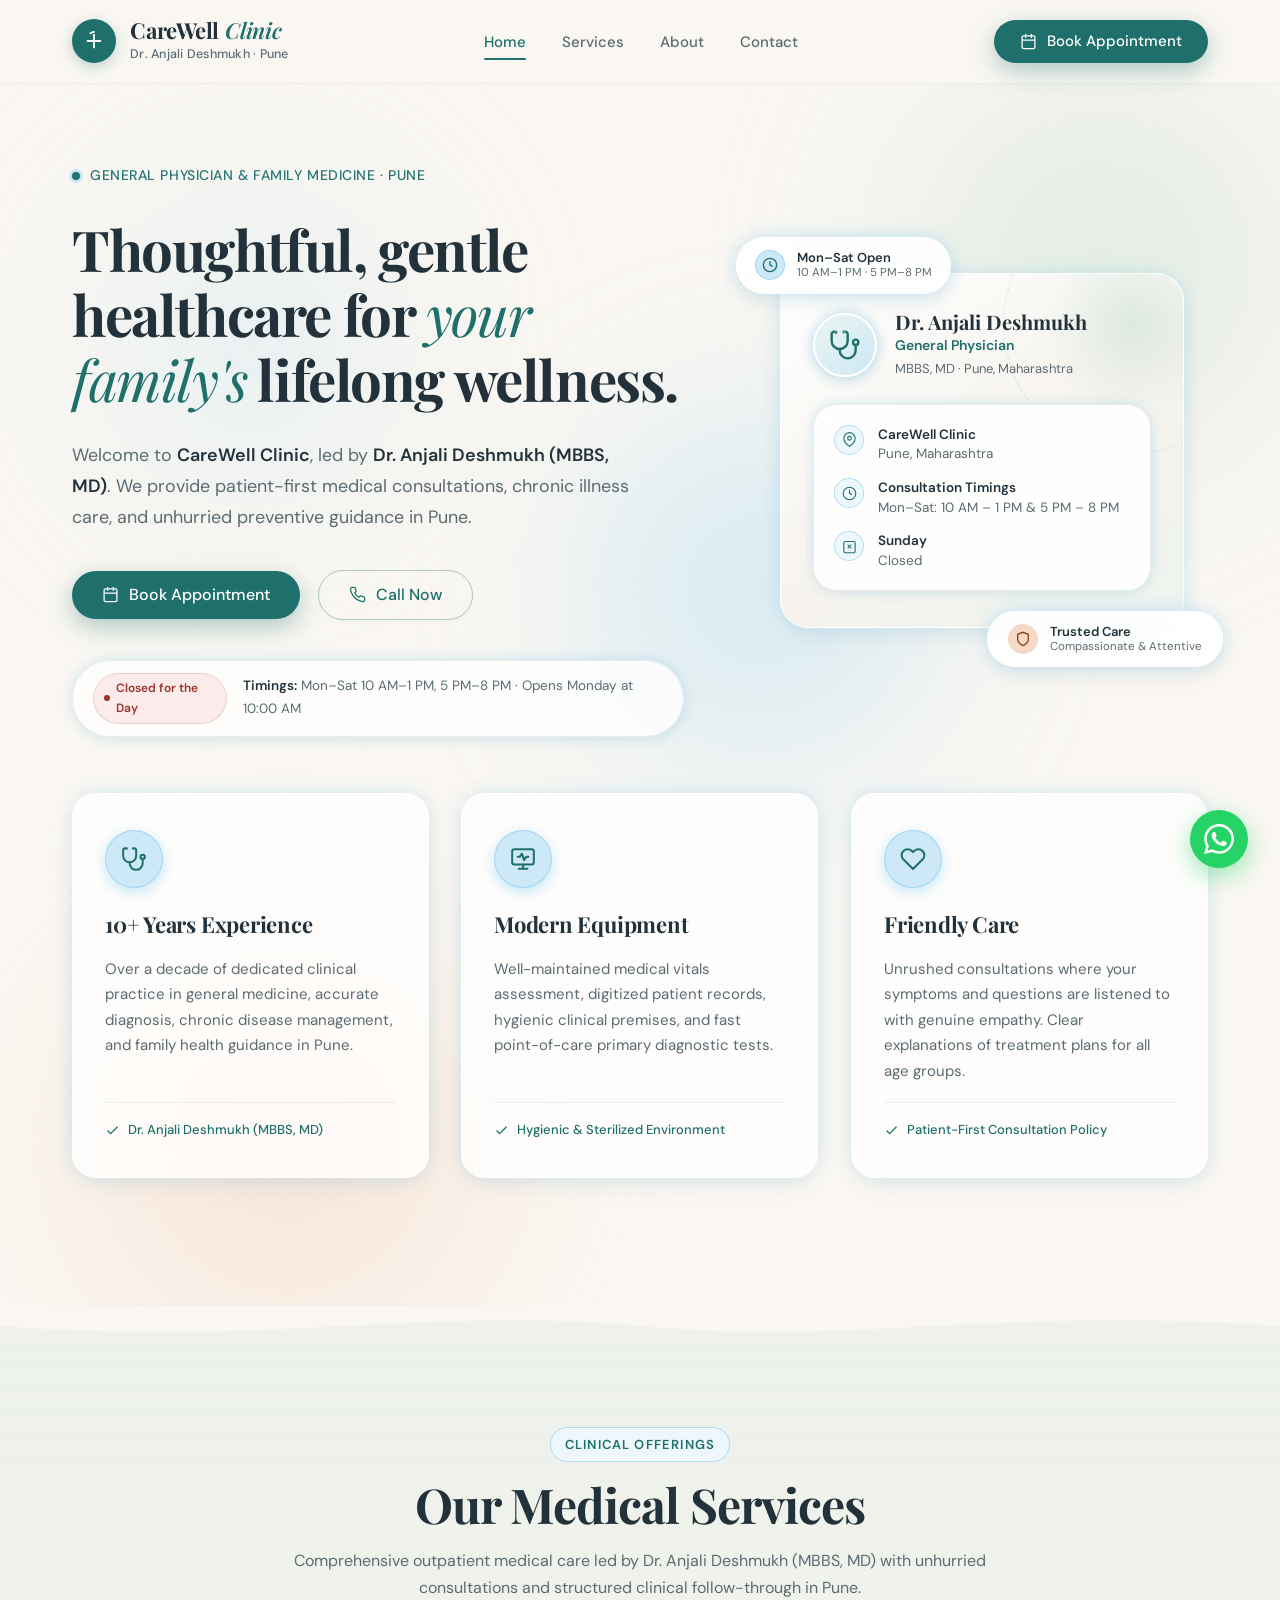
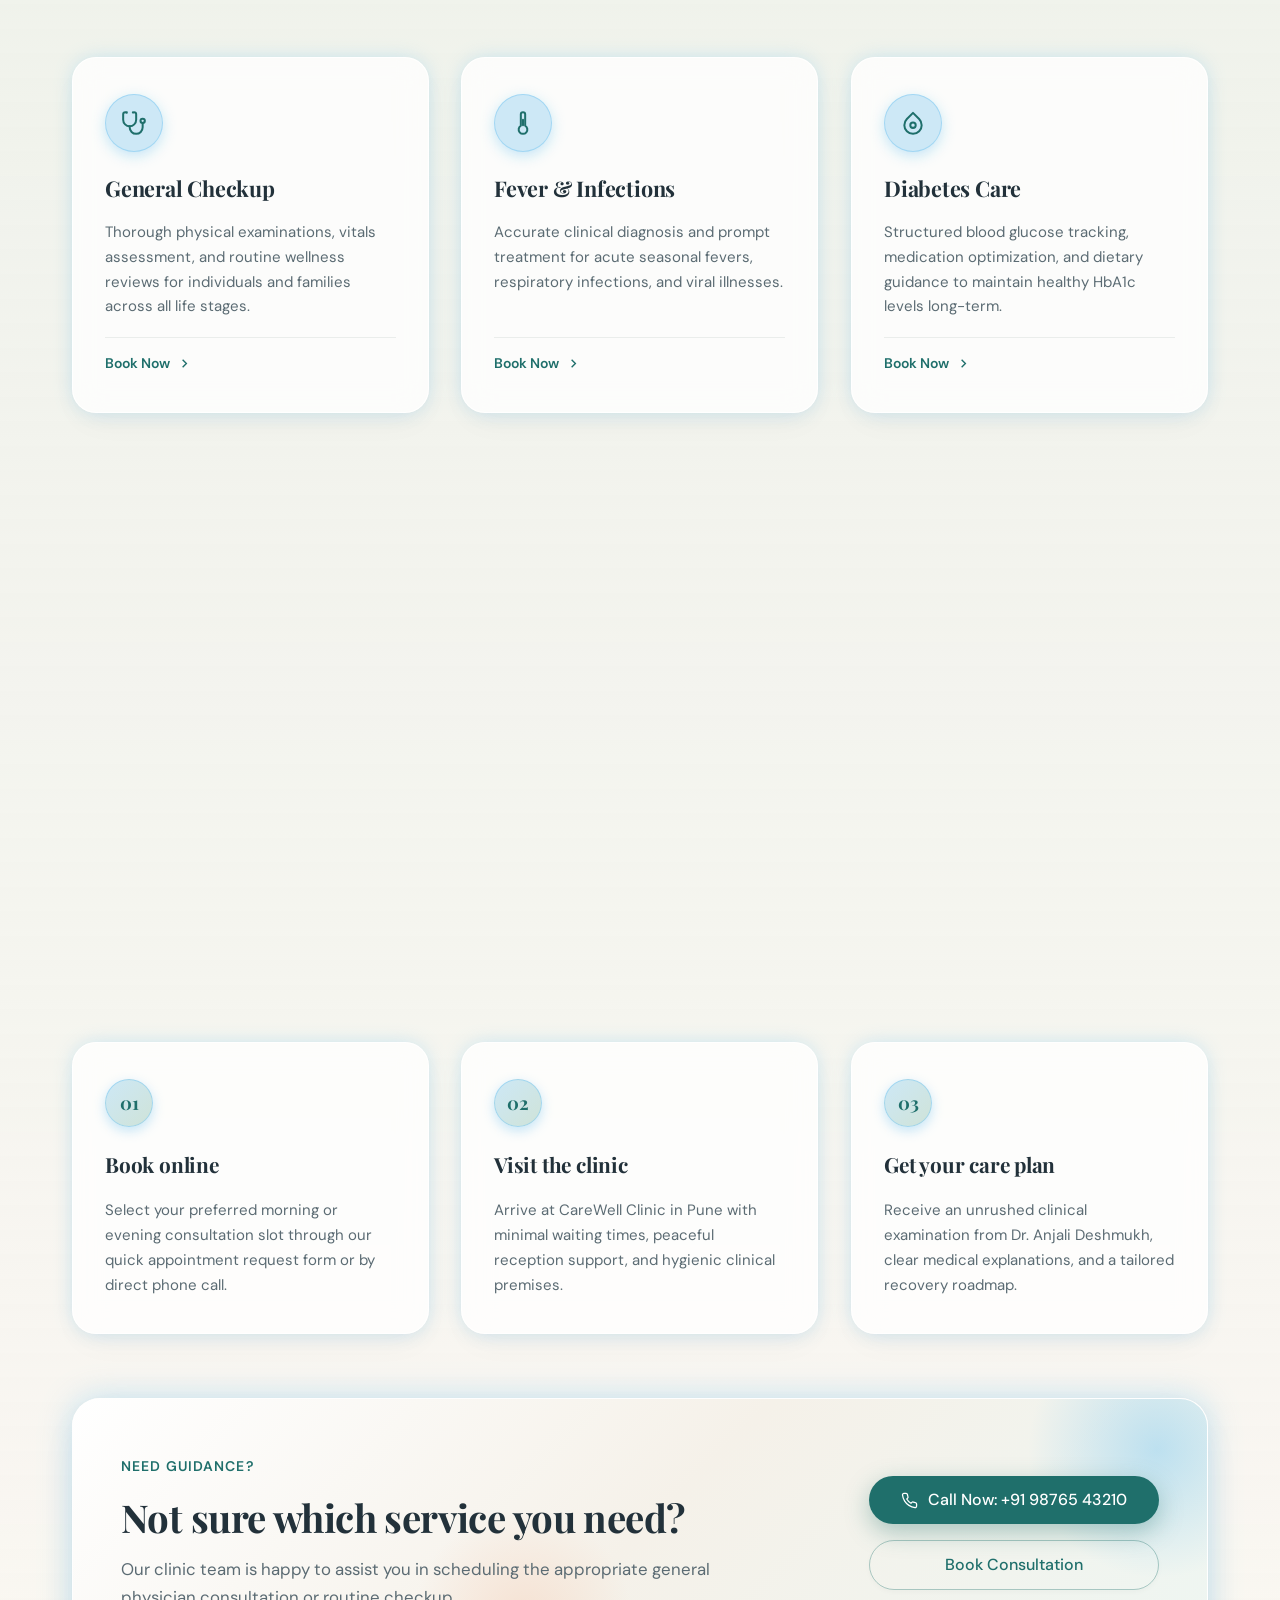
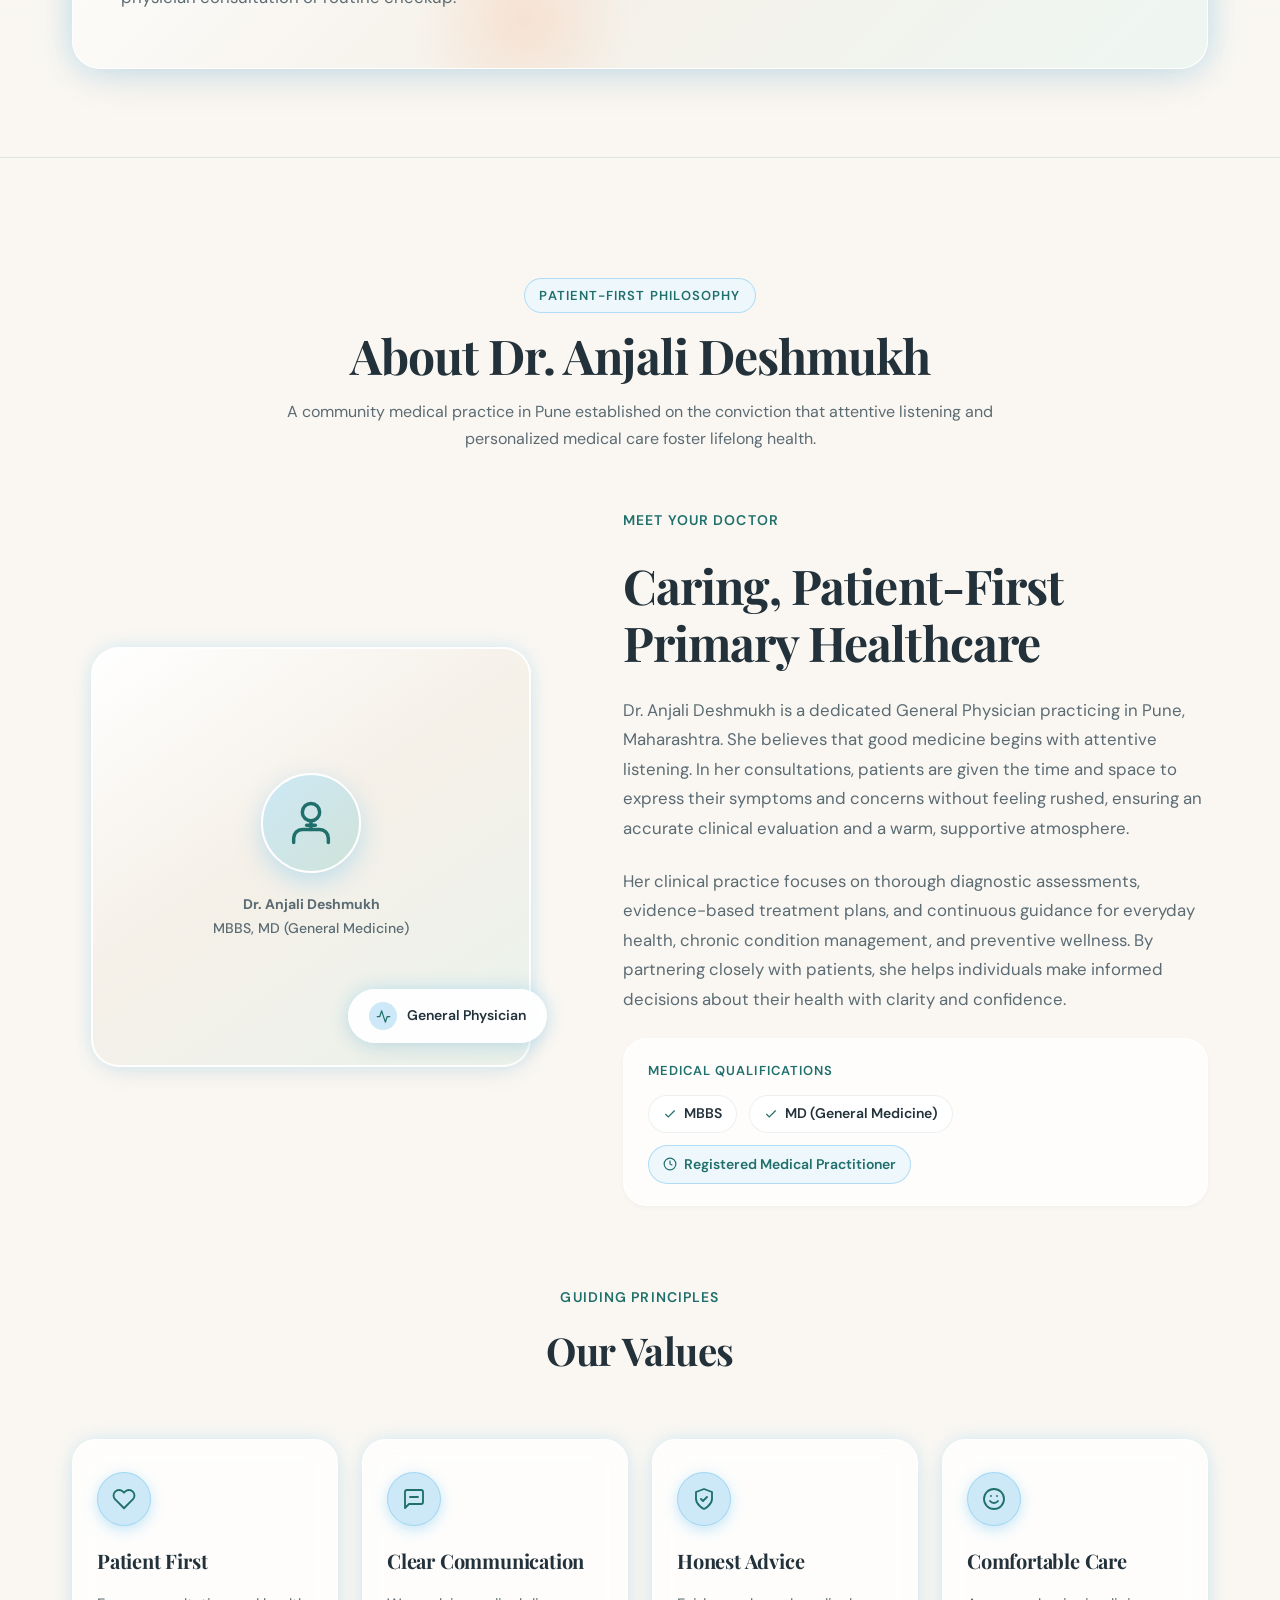
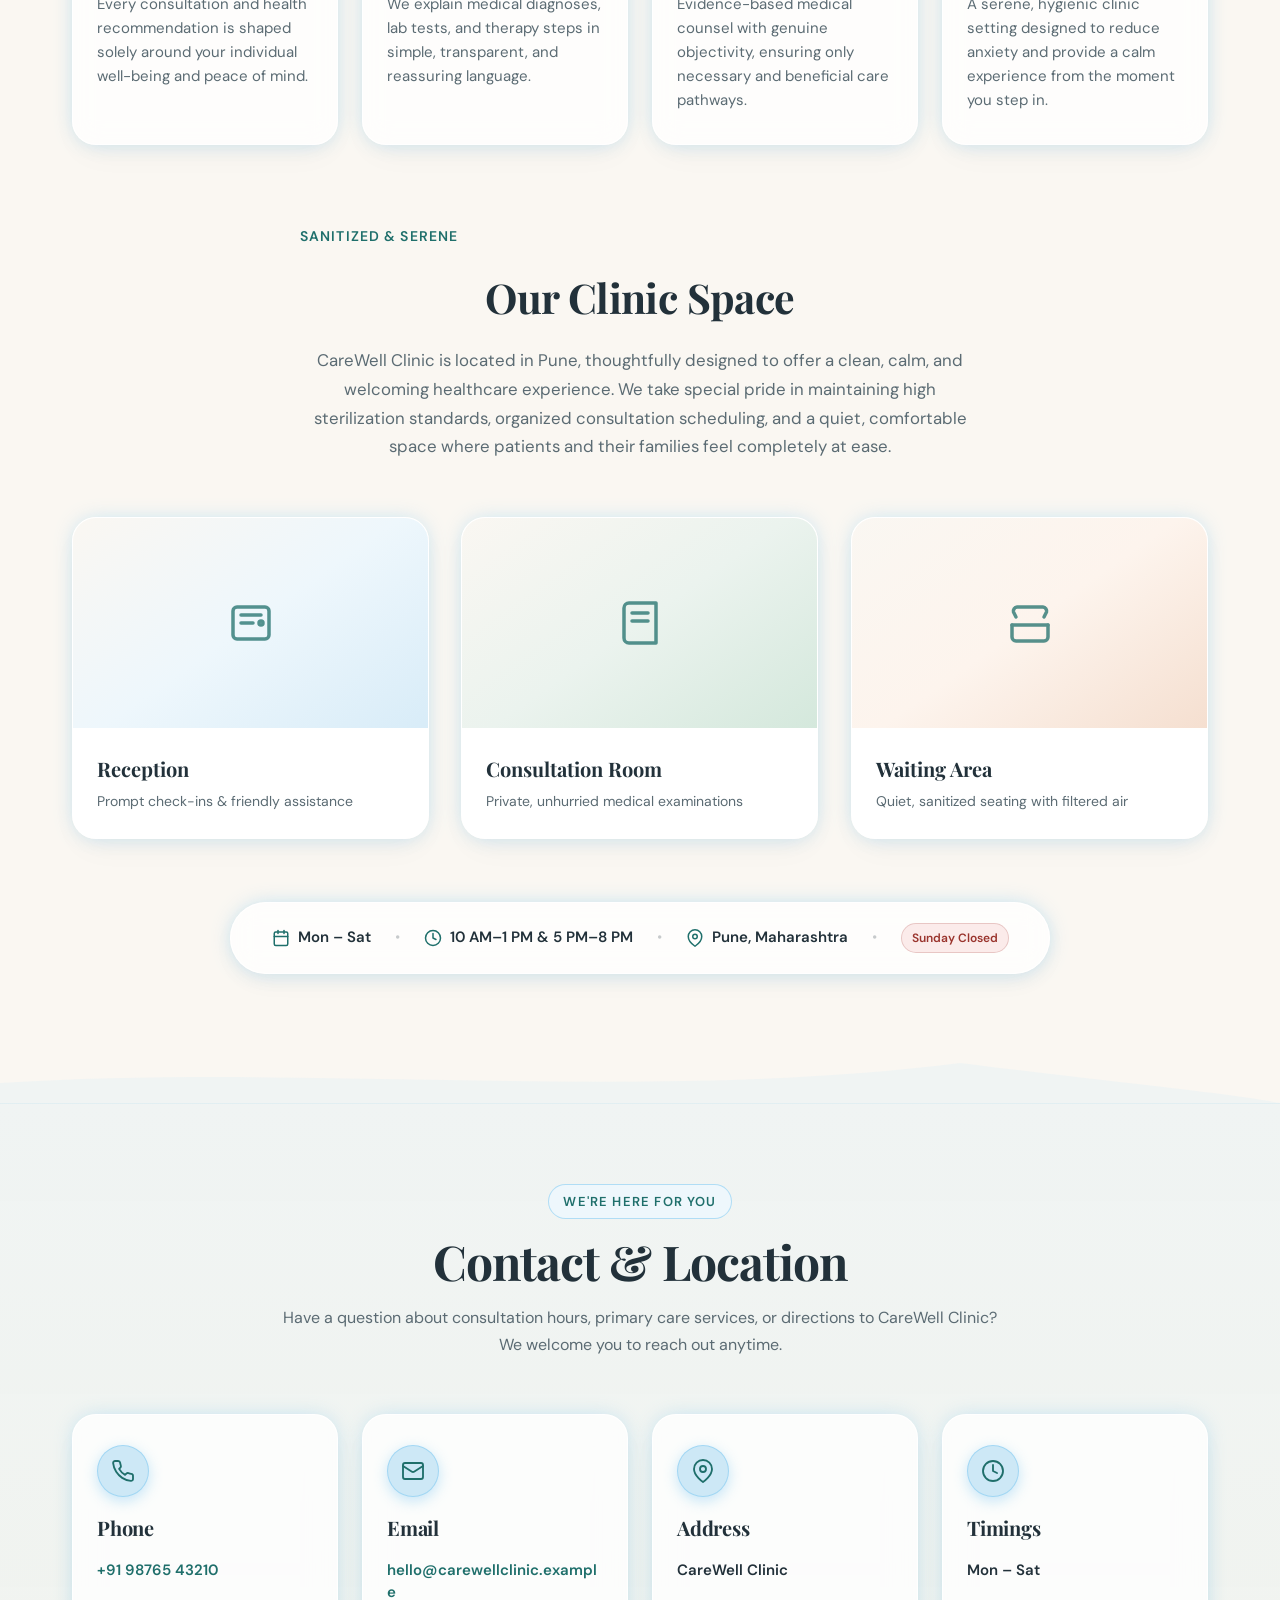
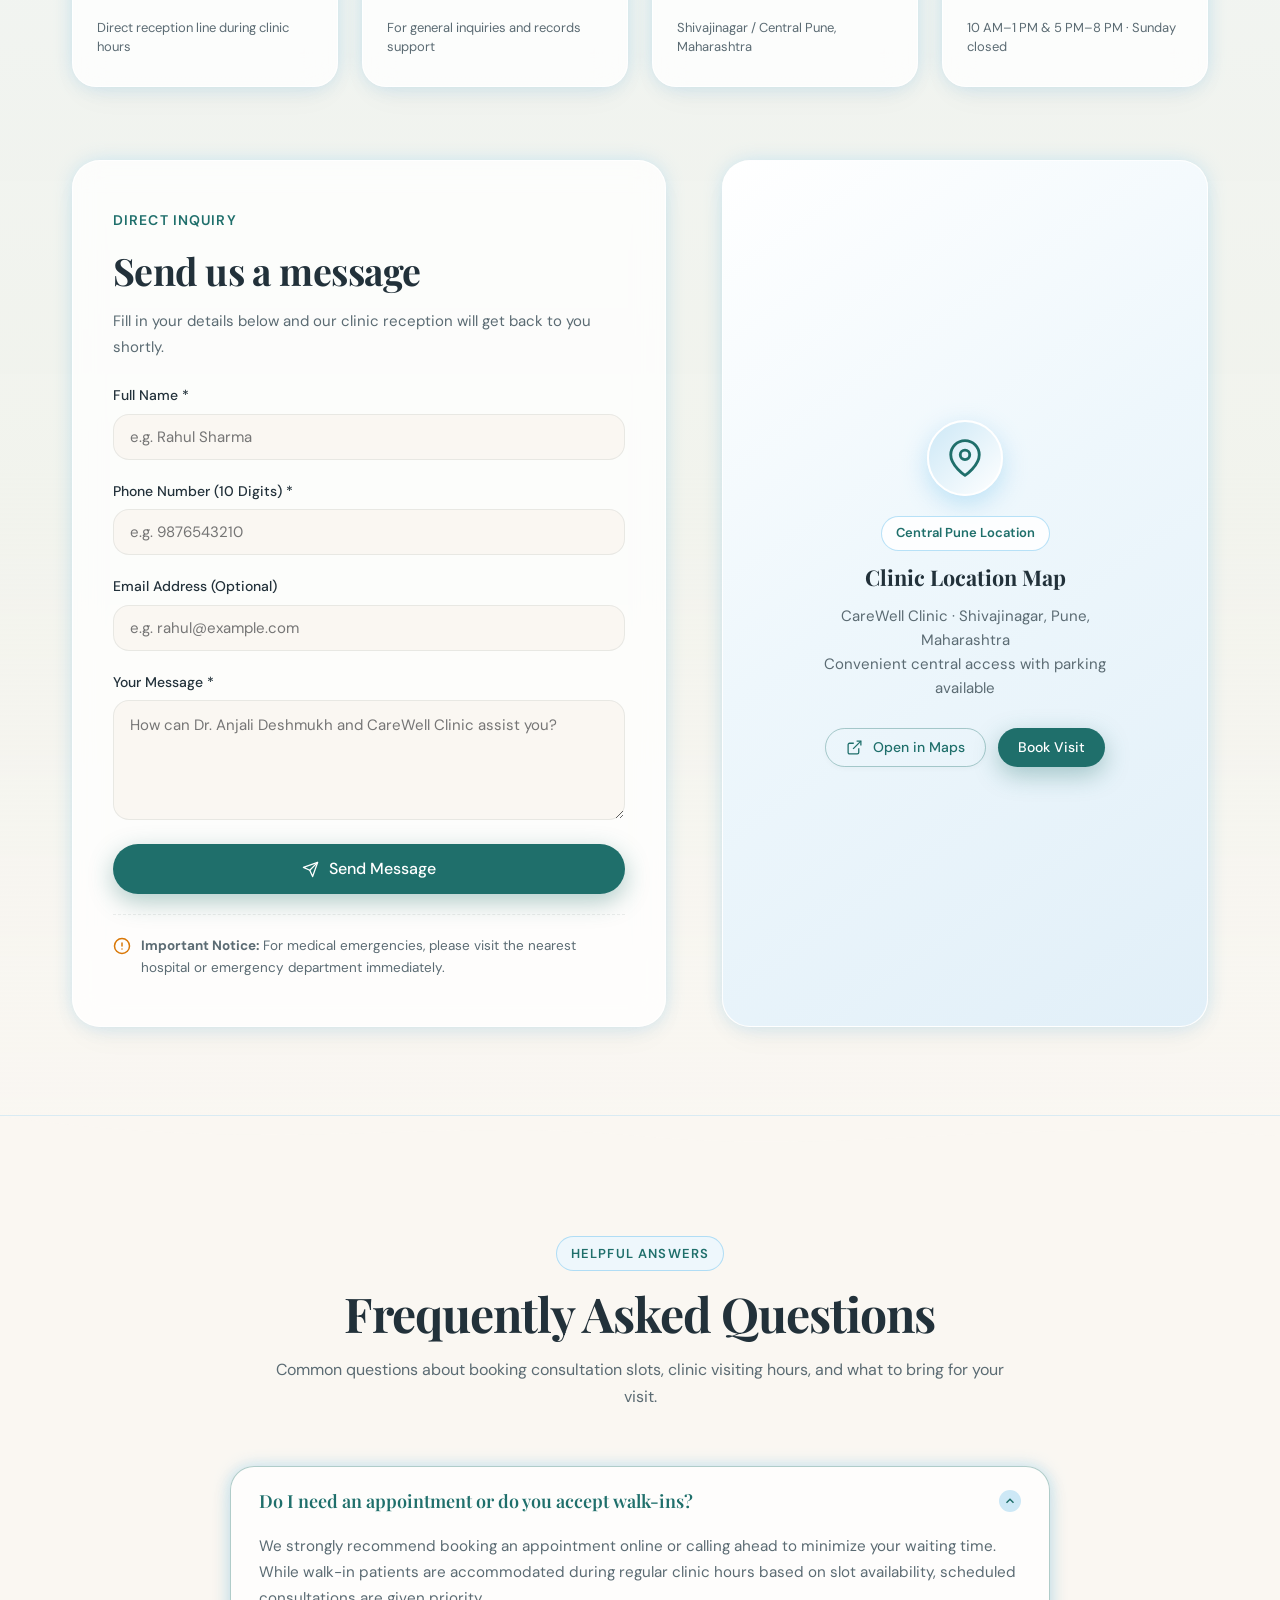
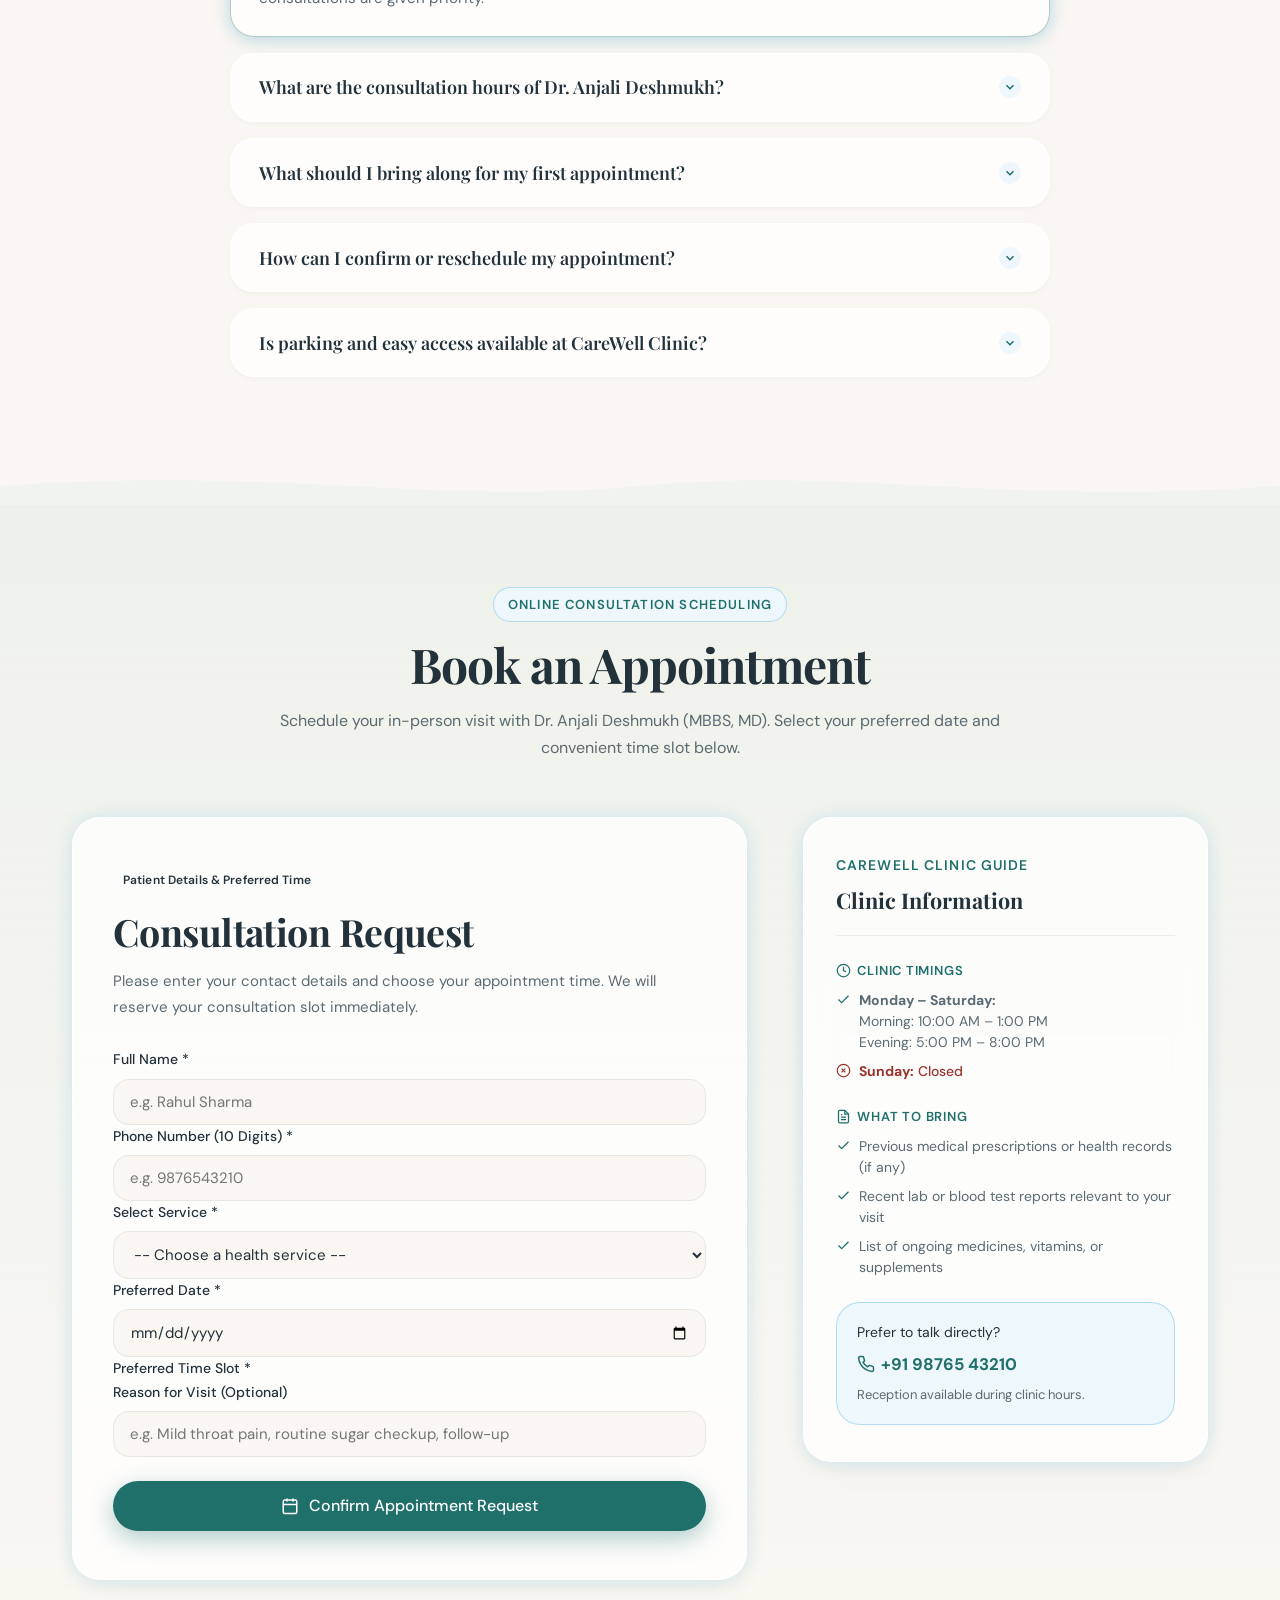
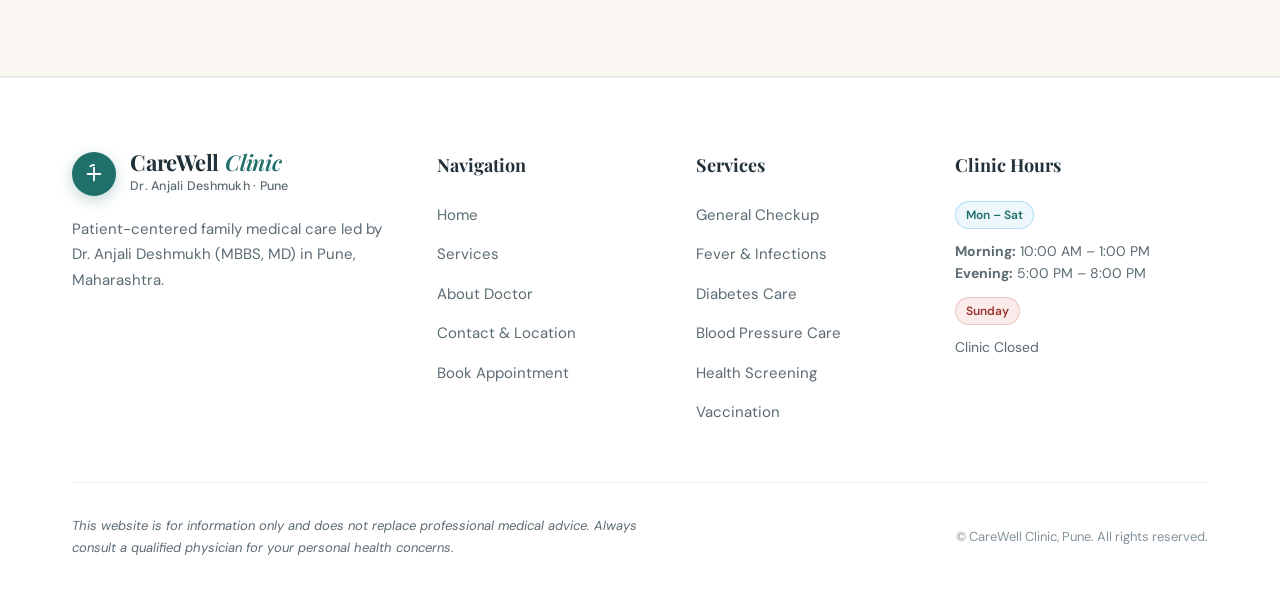
==== index.html @ b9a4b9aa "Add files via upload" ====
<!doctype html>
<html lang="en">
  <head>
    <meta charset="UTF-8" />
    <meta name="viewport" content="width=device-width, initial-scale=1.0" />
    <title>CareWell Clinic - Dr. Anjali Deshmukh | General Physician, Pune</title>
    <meta
      name="description"
      content="CareWell Clinic in Pune, Maharashtra. Led by Dr. Anjali Deshmukh, General Physician (MBBS, MD). Attentive, evidence-based family healthcare. Timings: Mon-Sat 10 AM-1 PM & 5 PM-8 PM."
    />

    <!-- Open Graph / Social Sharing Meta -->
    <meta property="og:title" content="CareWell Clinic - Dr. Anjali Deshmukh | General Physician, Pune" />
    <meta
      property="og:description"
      content="Soft, calm, and attentive healthcare in Pune led by Dr. Anjali Deshmukh (MBBS, MD). Mon-Sat 10 AM-1 PM & 5 PM-8 PM."
    />
    <meta property="og:type" content="website" />
    <meta name="twitter:card" content="summary_large_image" />

    <!-- Google Fonts: Playfair Display & DM Sans -->
    <link rel="preconnect" href="https://fonts.googleapis.com" />
    <link rel="preconnect" href="https://fonts.gstatic.com" crossorigin />
    <link
      href="https://fonts.googleapis.com/css2?family=DM+Sans:ital,opsz,wght@0,9..40,400;0,9..40,500;0,9..40,600;0,9..40,700;1,9..40,400&family=Playfair+Display:ital,wght@0,500;0,600;0,700;1,400;1,600&display=swap"
      rel="stylesheet"
    />

    <!-- Main Stylesheet -->
    <link rel="stylesheet" href="/style.css" />
  </head>
  <body>
    <!-- Top Fixed Scroll Progress Bar -->
    <div class="scroll-progress-bar" id="scrollProgressBar" role="progressbar" aria-label="Reading progress" aria-valuemin="0" aria-valuemax="100"></div>

    <!-- ======================================================================
         1. Sticky Frosted Glass Navigation Bar
         ====================================================================== -->
    <header class="site-header" id="siteHeader">
      <div class="container header-container">
        <!-- Clinic Logo & Doctor Info (Left) -->
        <a href="#home" class="brand-link" aria-label="CareWell Clinic Home">
          <div class="brand-icon" aria-hidden="true">
            <svg viewBox="0 0 24 24" fill="none" stroke="currentColor" stroke-width="2" stroke-linecap="round" stroke-linejoin="round">
              <path d="M12 5v14M5 12h14"></path>
              <path d="M12 2a10 10 0 0 0-4 1.5"></path>
            </svg>
          </div>
          <div class="brand-text">
            <span class="brand-name">CareWell<em> Clinic</em></span>
            <span class="brand-doctor">Dr. Anjali Deshmukh · Pune</span>
          </div>
        </a>

        <!-- Desktop Navigation Links (Center - Anchor Links for One-Page Scrolling) -->
        <nav class="desktop-nav" aria-label="Primary Navigation">
          <ul class="nav-menu">
            <li><a href="#home" class="nav-link active">Home</a></li>
            <li><a href="#services" class="nav-link">Services</a></li>
            <li><a href="#about" class="nav-link">About</a></li>
            <li><a href="#contact" class="nav-link">Contact</a></li>
          </ul>
        </nav>

        <!-- Right Action Button & Mobile Hamburger Toggle -->
        <div class="header-actions">
          <a href="#appointment" class="btn btn-primary" data-nav-anchor="#appointment">
            <svg viewBox="0 0 24 24" fill="none" stroke="currentColor" stroke-width="1.8" stroke-linecap="round" stroke-linejoin="round" aria-hidden="true">
              <rect x="3" y="4" width="18" height="18" rx="2" ry="2"></rect>
              <line x1="16" y1="2" x2="16" y2="6"></line>
              <line x1="8" y1="2" x2="8" y2="6"></line>
              <line x1="3" y1="10" x2="21" y2="10"></line>
            </svg>
            <span>Book Appointment</span>
          </a>

          <!-- Mobile Hamburger Toggle -->
          <button
            type="button"
            class="hamburger-btn"
            id="hamburgerBtn"
            aria-label="Toggle navigation menu"
            aria-expanded="false"
            aria-controls="mobileDrawer"
          >
            <span class="hamburger-line"></span>
            <span class="hamburger-line"></span>
            <span class="hamburger-line"></span>
          </button>
        </div>
      </div>
    </header>

    <!-- Mobile Navigation Drawer Overlay & Dropdown -->
    <div class="mobile-nav-overlay" id="mobileOverlay" aria-hidden="true"></div>
    <div class="mobile-nav-drawer" id="mobileDrawer" role="dialog" aria-modal="true" aria-label="Mobile Navigation">
      <ul class="mobile-nav-menu">
        <li>
          <a href="#home" class="mobile-nav-link active">
            <span>Home</span>
            <svg width="18" height="18" viewBox="0 0 24 24" fill="none" stroke="currentColor" stroke-width="1.8"><polyline points="9 18 15 12 9 6"></polyline></svg>
          </a>
        </li>
        <li>
          <a href="#services" class="mobile-nav-link">
            <span>Services</span>
            <svg width="18" height="18" viewBox="0 0 24 24" fill="none" stroke="currentColor" stroke-width="1.8"><polyline points="9 18 15 12 9 6"></polyline></svg>
          </a>
        </li>
        <li>
          <a href="#about" class="mobile-nav-link">
            <span>About</span>
            <svg width="18" height="18" viewBox="0 0 24 24" fill="none" stroke="currentColor" stroke-width="1.8"><polyline points="9 18 15 12 9 6"></polyline></svg>
          </a>
        </li>
        <li>
          <a href="#contact" class="mobile-nav-link">
            <span>Contact</span>
            <svg width="18" height="18" viewBox="0 0 24 24" fill="none" stroke="currentColor" stroke-width="1.8"><polyline points="9 18 15 12 9 6"></polyline></svg>
          </a>
        </li>
        <li>
          <a href="#appointment" class="mobile-nav-link">
            <span>Book Appointment</span>
            <svg width="18" height="18" viewBox="0 0 24 24" fill="none" stroke="currentColor" stroke-width="1.8"><polyline points="9 18 15 12 9 6"></polyline></svg>
          </a>
        </li>
      </ul>

      <div class="mobile-drawer-actions">
        <a href="#appointment" class="btn btn-primary" style="width: 100%;">
          <svg viewBox="0 0 24 24" fill="none" stroke="currentColor" stroke-width="1.8" stroke-linecap="round" stroke-linejoin="round" aria-hidden="true">
            <rect x="3" y="4" width="18" height="18" rx="2" ry="2"></rect>
            <line x1="16" y1="2" x2="16" y2="6"></line>
            <line x1="8" y1="2" x2="8" y2="6"></line>
            <line x1="3" y1="10" x2="21" y2="10"></line>
          </svg>
          <span>Book Appointment</span>
        </a>

        <button type="button" class="btn btn-outline" data-action="call-clinic">
          <svg viewBox="0 0 24 24" fill="none" stroke="currentColor" stroke-width="1.8">
            <path d="M22 16.92v3a2 2 0 0 1-2.18 2 19.79 19.79 0 0 1-8.63-3.07 19.5 19.5 0 0 1-6-6 19.79 19.79 0 0 1-3.07-8.67A2 2 0 0 1 4.11 2h3a2 2 0 0 1 2 1.72 12.84 12.84 0 0 0 .7 2.81 2 2 0 0 1-.45 2.11L8.09 9.91a16 16 0 0 0 6 6l1.27-1.27a2 2 0 0 1 2.11-.45 12.84 12.84 0 0 0 2.81.7A2 2 0 0 1 22 16.92z"></path>
          </svg>
          <span>Call: +91 98765 43210</span>
        </button>
      </div>

      <div class="mobile-clinic-info">
        <p><strong>Dr. Anjali Deshmukh</strong>, General Physician (MBBS, MD)</p>
        <p>Pune, Maharashtra · Mon–Sat (10 AM–1 PM, 5 PM–8 PM)</p>
      </div>
    </div>

    <main id="mainContent">
      <!-- ======================================================================
           SECTION 1: #home (Hero & 3 Trust Points)
           ====================================================================== -->
      <section class="hero-section section-anchor section-tint-warm" id="home">
        <!-- Soft Blurred Gradient Blobs in Background -->
        <div class="hero-blob hero-blob-sage" aria-hidden="true"></div>
        <div class="hero-blob hero-blob-peach" aria-hidden="true"></div>
        <div class="hero-blob hero-blob-sky" aria-hidden="true"></div>

        <div class="container">
          <div class="hero-grid">
            <!-- Left Hero Content Area -->
            <div class="hero-content fade-up">
              <div class="hero-heading-glow" aria-hidden="true"></div>

              <div class="hero-kicker">
                <span class="hero-kicker-dot" aria-hidden="true"></span>
                <span>General Physician &amp; Family Medicine · Pune</span>
              </div>

              <h1 class="hero-title">
                Thoughtful, gentle healthcare for <em>your family's</em> lifelong wellness.
              </h1>

              <p class="hero-subtitle">
                Welcome to <strong>CareWell Clinic</strong>, led by <strong>Dr. Anjali Deshmukh (MBBS, MD)</strong>.
                We provide patient-first medical consultations, chronic illness care, and unhurried preventive guidance in Pune.
              </p>

              <div class="hero-cta-group">
                <a href="#appointment" class="btn btn-primary">
                  <svg viewBox="0 0 24 24" fill="none" stroke="currentColor" stroke-width="1.8" stroke-linecap="round" stroke-linejoin="round" aria-hidden="true">
                    <rect x="3" y="4" width="18" height="18" rx="2" ry="2"></rect>
                    <line x1="16" y1="2" x2="16" y2="6"></line>
                    <line x1="8" y1="2" x2="8" y2="6"></line>
                    <line x1="3" y1="10" x2="21" y2="10"></line>
                  </svg>
                  <span>Book Appointment</span>
                </a>

                <button type="button" class="btn btn-outline" data-action="call-clinic">
                  <svg viewBox="0 0 24 24" fill="none" stroke="currentColor" stroke-width="1.8" stroke-linecap="round" stroke-linejoin="round" aria-hidden="true">
                    <path d="M22 16.92v3a2 2 0 0 1-2.18 2 19.79 19.79 0 0 1-8.63-3.07 19.5 19.5 0 0 1-6-6 19.79 19.79 0 0 1-3.07-8.67A2 2 0 0 1 4.11 2h3a2 2 0 0 1 2 1.72 12.84 12.84 0 0 0 .7 2.81 2 2 0 0 1-.45 2.11L8.09 9.91a16 16 0 0 0 6 6l1.27-1.27a2 2 0 0 1 2.11-.45 12.84 12.84 0 0 0 2.81.7A2 2 0 0 1 22 16.92z"></path>
                  </svg>
                  <span>Call Now</span>
                </button>
              </div>

              <!-- Live Clinic Status Pill Strip -->
              <div class="clinic-status-strip">
                <div class="clinic-status-badge is-open" id="clinicStatusBadge">
                  <span class="indicator-dot" aria-hidden="true"></span>
                  <span>Checking...</span>
                </div>
                <div class="clinic-status-text" id="clinicStatusNote">
                  <strong>Timings:</strong> Mon–Sat 10 AM–1 PM, 5 PM–8 PM · <span>Sunday closed</span>
                </div>
              </div>
            </div>

            <!-- Right Hero Decorative Composition -->
            <div class="hero-visual fade-up stagger-1">
              <div class="visual-composition">
                <!-- Floating Card 1: "Mon-Sat Open" -->
                <div class="float-card-schedule" aria-label="Operating Hours">
                  <div class="float-badge-icon" aria-hidden="true">
                    <svg viewBox="0 0 24 24" fill="none" stroke="currentColor" stroke-width="2">
                      <circle cx="12" cy="12" r="10"></circle>
                      <polyline points="12 6 12 12 16 14"></polyline>
                    </svg>
                  </div>
                  <div class="float-badge-text">
                    <strong>Mon–Sat Open</strong>
                    <span>10 AM–1 PM · 5 PM–8 PM</span>
                  </div>
                </div>

                <!-- Main Decorative Canvas -->
                <div class="decorative-canvas">
                  <div class="doctor-profile-header">
                    <div class="doctor-avatar-circle" aria-hidden="true">
                      <svg viewBox="0 0 24 24" fill="none" stroke="currentColor" stroke-width="1.8">
                        <path d="M4.8 2.3A.3.3 0 1 0 5 2H4a2 2 0 0 0-2 2v5a6 6 0 0 0 6 6v0a6 6 0 0 0 6-6V4a2 2 0 0 0-2-2h-1a.2.2 0 1 0 .3.3"></path>
                        <path d="M8 15v1a6 6 0 0 0 6 6v0a6 6 0 0 0 6-6v-4"></path>
                        <circle cx="20" cy="10" r="2"></circle>
                      </svg>
                    </div>
                    <div class="doctor-info-text">
                      <h2 class="doctor-name">Dr. Anjali Deshmukh</h2>
                      <span class="doctor-role">General Physician</span>
                      <span class="doctor-creds">MBBS, MD · Pune, Maharashtra</span>
                    </div>
                  </div>

                  <div class="clinic-meta-box">
                    <div class="meta-item">
                      <div class="meta-icon" aria-hidden="true">
                        <svg viewBox="0 0 24 24" fill="none" stroke="currentColor" stroke-width="1.8">
                          <path d="M21 10c0 7-9 13-9 13s-9-6-9-13a9 9 0 0 1 18 0z"></path>
                          <circle cx="12" cy="10" r="3"></circle>
                        </svg>
                      </div>
                      <div class="meta-content">
                        <strong>CareWell Clinic</strong>
                        <span>Pune, Maharashtra</span>
                      </div>
                    </div>

                    <div class="meta-item">
                      <div class="meta-icon" aria-hidden="true">
                        <svg viewBox="0 0 24 24" fill="none" stroke="currentColor" stroke-width="1.8">
                          <circle cx="12" cy="12" r="10"></circle>
                          <polyline points="12 6 12 12 16 14"></polyline>
                        </svg>
                      </div>
                      <div class="meta-content">
                        <strong>Consultation Timings</strong>
                        <span>Mon–Sat: 10 AM – 1 PM &amp; 5 PM – 8 PM</span>
                      </div>
                    </div>

                    <div class="meta-item">
                      <div class="meta-icon" aria-hidden="true">
                        <svg viewBox="0 0 24 24" fill="none" stroke="currentColor" stroke-width="1.8">
                          <rect x="3" y="4" width="18" height="18" rx="2" ry="2"></rect>
                          <line x1="9" y1="9" x2="15" y2="15"></line>
                          <line x1="15" y1="9" x2="9" y2="15"></line>
                        </svg>
                      </div>
                      <div class="meta-content">
                        <strong>Sunday</strong>
                        <span>Closed</span>
                      </div>
                    </div>
                  </div>
                </div>

                <!-- Floating Card 2: "Trusted Care" -->
                <div class="float-card-trust" aria-label="Trusted Care Guarantee">
                  <div class="float-badge-icon" aria-hidden="true">
                    <svg viewBox="0 0 24 24" fill="none" stroke="currentColor" stroke-width="2">
                      <path d="M12 22s8-4 8-10V5l-8-3-8 3v7c0 6 8 10 8 10z"></path>
                    </svg>
                  </div>
                  <div class="float-badge-text">
                    <strong>Trusted Care</strong>
                    <span>Compassionate &amp; Attentive</span>
                  </div>
                </div>
              </div>
            </div>
          </div>
        </div>

        <!-- Trust Points Row (3 Cards) -->
        <div class="container" style="padding-top: 3.5rem; padding-bottom: 2rem;">
          <div class="trust-grid">
            <article class="trust-card fade-up stagger-1">
              <div class="trust-icon-box" aria-hidden="true">
                <svg viewBox="0 0 24 24" fill="none" stroke="currentColor" stroke-linecap="round" stroke-linejoin="round">
                  <path d="M4.8 2.3A.3.3 0 1 0 5 2H4a2 2 0 0 0-2 2v5a6 6 0 0 0 6 6v0a6 6 0 0 0 6-6V4a2 2 0 0 0-2-2h-1a.2.2 0 1 0 .3.3"></path>
                  <path d="M8 15v1a6 6 0 0 0 6 6v0a6 6 0 0 0 6-6v-4"></path>
                  <circle cx="20" cy="10" r="2"></circle>
                </svg>
              </div>
              <h3 class="trust-card-title">10+ Years Experience</h3>
              <p class="trust-card-desc">
                Over a decade of dedicated clinical practice in general medicine, accurate diagnosis, chronic disease management, and family health guidance in Pune.
              </p>
              <div class="trust-card-meta">
                <svg viewBox="0 0 24 24" fill="none" stroke="currentColor"><polyline points="20 6 9 17 4 12"></polyline></svg>
                <span>Dr. Anjali Deshmukh (MBBS, MD)</span>
              </div>
            </article>

            <article class="trust-card fade-up stagger-2">
              <div class="trust-icon-box" aria-hidden="true">
                <svg viewBox="0 0 24 24" fill="none" stroke="currentColor" stroke-linecap="round" stroke-linejoin="round">
                  <rect x="2" y="3" width="20" height="14" rx="2" ry="2"></rect>
                  <line x1="8" y1="21" x2="16" y2="21"></line>
                  <line x1="12" y1="17" x2="12" y2="21"></line>
                  <path d="M7 10h2l2-3 2 6 2-3h2"></path>
                </svg>
              </div>
              <h3 class="trust-card-title">Modern Equipment</h3>
              <p class="trust-card-desc">
                Well-maintained medical vitals assessment, digitized patient records, hygienic clinical premises, and fast point-of-care primary diagnostic tests.
              </p>
              <div class="trust-card-meta">
                <svg viewBox="0 0 24 24" fill="none" stroke="currentColor"><polyline points="20 6 9 17 4 12"></polyline></svg>
                <span>Hygienic &amp; Sterilized Environment</span>
              </div>
            </article>

            <article class="trust-card fade-up stagger-3">
              <div class="trust-icon-box" aria-hidden="true">
                <svg viewBox="0 0 24 24" fill="none" stroke="currentColor" stroke-linecap="round" stroke-linejoin="round">
                  <path d="M20.84 4.61a5.5 5.5 0 0 0-7.78 0L12 5.67l-1.06-1.06a5.5 5.5 0 0 0-7.78 7.78l1.06 1.06L12 21.23l7.78-7.78 1.06-1.06a5.5 5.5 0 0 0 0-7.78z"></path>
                </svg>
              </div>
              <h3 class="trust-card-title">Friendly Care</h3>
              <p class="trust-card-desc">
                Unrushed consultations where your symptoms and questions are listened to with genuine empathy. Clear explanations of treatment plans for all age groups.
              </p>
              <div class="trust-card-meta">
                <svg viewBox="0 0 24 24" fill="none" stroke="currentColor"><polyline points="20 6 9 17 4 12"></polyline></svg>
                <span>Patient-First Consultation Policy</span>
              </div>
            </article>
          </div>
        </div>
      </section>

      <!-- Wave Divider to Services -->
      <div class="section-wave-divider" aria-hidden="true">
        <svg viewBox="0 0 1440 48" fill="none" preserveAspectRatio="none">
          <path d="M0,24 C320,48 480,0 720,24 C960,48 1120,0 1440,24 L1440,48 L0,48 Z" fill="rgba(207, 227, 216, 0.28)"></path>
        </svg>
      </div>

      <!-- ======================================================================
           SECTION 2: #services (Full Services Grid + How It Works + CTA)
           ====================================================================== -->
      <section class="services-section section-anchor section-tint-sage" id="services" style="padding-top: 5rem; padding-bottom: 5.5rem;">
        <div class="container">
          <div class="section-lead-header fade-up">
            <span class="section-lead-kicker">Clinical Offerings</span>
            <h2 class="section-lead-title">Our Medical Services</h2>
            <p class="section-lead-subtitle">
              Comprehensive outpatient medical care led by Dr. Anjali Deshmukh (MBBS, MD) with unhurried consultations and structured clinical follow-through in Pune.
            </p>
          </div>

          <!-- 6 Service Cards Grid -->
          <div class="services-grid" style="margin-bottom: 4.5rem;">
            <!-- 1. General Checkup -->
            <article class="service-card fade-up stagger-1">
              <div class="service-icon-box" aria-hidden="true">
                <svg viewBox="0 0 24 24" fill="none" stroke="currentColor" stroke-linecap="round" stroke-linejoin="round">
                  <path d="M4.8 2.3A.3.3 0 1 0 5 2H4a2 2 0 0 0-2 2v5a6 6 0 0 0 6 6v0a6 6 0 0 0 6-6V4a2 2 0 0 0-2-2h-1a.2.2 0 1 0 .3.3"></path>
                  <path d="M8 15v1a6 6 0 0 0 6 6v0a6 6 0 0 0 6-6v-4"></path>
                  <circle cx="20" cy="10" r="2"></circle>
                </svg>
              </div>
              <h3 class="service-title">General Checkup</h3>
              <p class="service-desc">
                Thorough physical examinations, vitals assessment, and routine wellness reviews for individuals and families across all life stages.
              </p>
              <a href="#appointment" class="service-book-link" aria-label="Book General Checkup">
                <span>Book Now</span>
                <svg viewBox="0 0 24 24" fill="none" stroke="currentColor" aria-hidden="true"><polyline points="9 18 15 12 9 6"></polyline></svg>
              </a>
            </article>

            <!-- 2. Fever & Infections -->
            <article class="service-card fade-up stagger-2">
              <div class="service-icon-box" aria-hidden="true">
                <svg viewBox="0 0 24 24" fill="none" stroke="currentColor" stroke-linecap="round" stroke-linejoin="round">
                  <path d="M14 4v10.54a4 4 0 1 1-4 0V4a2 2 0 0 1 4 0Z"></path>
                  <path d="M12 9v5"></path>
                </svg>
              </div>
              <h3 class="service-title">Fever &amp; Infections</h3>
              <p class="service-desc">
                Accurate clinical diagnosis and prompt treatment for acute seasonal fevers, respiratory infections, and viral illnesses.
              </p>
              <a href="#appointment" class="service-book-link" aria-label="Book Fever & Infections Consultation">
                <span>Book Now</span>
                <svg viewBox="0 0 24 24" fill="none" stroke="currentColor" aria-hidden="true"><polyline points="9 18 15 12 9 6"></polyline></svg>
              </a>
            </article>

            <!-- 3. Diabetes Care -->
            <article class="service-card fade-up stagger-3">
              <div class="service-icon-box" aria-hidden="true">
                <svg viewBox="0 0 24 24" fill="none" stroke="currentColor" stroke-linecap="round" stroke-linejoin="round">
                  <path d="M12 2.69l5.66 5.66a8 8 0 1 1-11.31 0z"></path>
                  <circle cx="12" cy="14" r="2.5"></circle>
                </svg>
              </div>
              <h3 class="service-title">Diabetes Care</h3>
              <p class="service-desc">
                Structured blood glucose tracking, medication optimization, and dietary guidance to maintain healthy HbA1c levels long-term.
              </p>
              <a href="#appointment" class="service-book-link" aria-label="Book Diabetes Care Consultation">
                <span>Book Now</span>
                <svg viewBox="0 0 24 24" fill="none" stroke="currentColor" aria-hidden="true"><polyline points="9 18 15 12 9 6"></polyline></svg>
              </a>
            </article>

            <!-- 4. Blood Pressure Care -->
            <article class="service-card fade-up stagger-1">
              <div class="service-icon-box" aria-hidden="true">
                <svg viewBox="0 0 24 24" fill="none" stroke="currentColor" stroke-linecap="round" stroke-linejoin="round">
                  <path d="M19 14c1.49-1.46 3-3.21 3-5.5A5.5 5.5 0 0 0 16.5 3c-1.76 0-3 .5-4.5 2-1.5-1.5-2.74-2-4.5-2A5.5 5.5 0 0 0 2 8.5c0 2.3 1.5 4.05 3 5.5l7 7Z"></path>
                  <path d="M3.22 12H9.5l1.5-3 2 6 1.5-3h6.28"></path>
                </svg>
              </div>
              <h3 class="service-title">Blood Pressure Care</h3>
              <p class="service-desc">
                Regular blood pressure monitoring, personalized therapy adjustments, and preventive guidance for cardiovascular health.
              </p>
              <a href="#appointment" class="service-book-link" aria-label="Book Blood Pressure Care Consultation">
                <span>Book Now</span>
                <svg viewBox="0 0 24 24" fill="none" stroke="currentColor" aria-hidden="true"><polyline points="9 18 15 12 9 6"></polyline></svg>
              </a>
            </article>

            <!-- 5. Health Screening -->
            <article class="service-card fade-up stagger-2">
              <div class="service-icon-box" aria-hidden="true">
                <svg viewBox="0 0 24 24" fill="none" stroke="currentColor" stroke-linecap="round" stroke-linejoin="round">
                  <path d="M16 4h2a2 2 0 0 1 2 2v14a2 2 0 0 1-2 2H6a2 2 0 0 1-2-2V6a2 2 0 0 1 2-2h2"></path>
                  <rect x="8" y="2" width="8" height="4" rx="1" ry="1"></rect>
                  <path d="M9 14l2 2 4-4"></path>
                </svg>
              </div>
              <h3 class="service-title">Health Screening</h3>
              <p class="service-desc">
                Preventive lab test evaluations, lipid profiles, metabolic reviews, and early detection assessments for proactive health.
              </p>
              <a href="#appointment" class="service-book-link" aria-label="Book Health Screening">
                <span>Book Now</span>
                <svg viewBox="0 0 24 24" fill="none" stroke="currentColor" aria-hidden="true"><polyline points="9 18 15 12 9 6"></polyline></svg>
              </a>
            </article>

            <!-- 6. Vaccination -->
            <article class="service-card fade-up stagger-3">
              <div class="service-icon-box" aria-hidden="true">
                <svg viewBox="0 0 24 24" fill="none" stroke="currentColor" stroke-linecap="round" stroke-linejoin="round">
                  <path d="M12 22s8-4 8-10V5l-8-3-8 3v7c0 6 8 10 8 10z"></path>
                  <path d="m9 12 2 2 4-4"></path>
                </svg>
              </div>
              <h3 class="service-title">Vaccination</h3>
              <p class="service-desc">
                Essential adult immunizations, annual flu shots, and personalized travel vaccine schedules delivered with patient comfort.
              </p>
              <a href="#appointment" class="service-book-link" aria-label="Book Vaccination">
                <span>Book Now</span>
                <svg viewBox="0 0 24 24" fill="none" stroke="currentColor" aria-hidden="true"><polyline points="9 18 15 12 9 6"></polyline></svg>
              </a>
            </article>
          </div>

          <!-- How It Works Sub-Section -->
          <div style="padding-top: 1rem;">
            <div class="steps-header fade-up">
              <span class="steps-kicker">Simple 3-Step Process</span>
              <h3 class="steps-title">How It Works</h3>
            </div>

            <div class="steps-grid">
              <div class="step-card fade-up stagger-1">
                <div class="step-badge" aria-hidden="true">01</div>
                <h4 class="step-title">Book online</h4>
                <p class="step-desc">
                  Select your preferred morning or evening consultation slot through our quick appointment request form or by direct phone call.
                </p>
              </div>

              <div class="step-card fade-up stagger-2">
                <div class="step-badge" aria-hidden="true">02</div>
                <h4 class="step-title">Visit the clinic</h4>
                <p class="step-desc">
                  Arrive at CareWell Clinic in Pune with minimal waiting times, peaceful reception support, and hygienic clinical premises.
                </p>
              </div>

              <div class="step-card fade-up stagger-3">
                <div class="step-badge" aria-hidden="true">03</div>
                <h4 class="step-title">Get your care plan</h4>
                <p class="step-desc">
                  Receive an unrushed clinical examination from Dr. Anjali Deshmukh, clear medical explanations, and a tailored recovery roadmap.
                </p>
              </div>
            </div>
          </div>

          <!-- CTA Banner -->
          <div class="cta-banner-card fade-up" style="margin-top: 4rem;">
            <div class="cta-banner-content">
              <span class="cta-banner-kicker">Need Guidance?</span>
              <h3 class="cta-banner-title">Not sure which service you need?</h3>
              <p class="cta-banner-subtitle">
                Our clinic team is happy to assist you in scheduling the appropriate general physician consultation or routine checkup.
              </p>
            </div>
            <div class="cta-banner-actions">
              <button type="button" class="btn btn-primary" data-action="call-clinic">
                <svg viewBox="0 0 24 24" fill="none" stroke="currentColor" stroke-width="1.8"><path d="M22 16.92v3a2 2 0 0 1-2.18 2 19.79 19.79 0 0 1-8.63-3.07 19.5 19.5 0 0 1-6-6 19.79 19.79 0 0 1-3.07-8.67A2 2 0 0 1 4.11 2h3a2 2 0 0 1 2 1.72 12.84 12.84 0 0 0 .7 2.81 2 2 0 0 1-.45 2.11L8.09 9.91a16 16 0 0 0 6 6l1.27-1.27a2 2 0 0 1 2.11-.45 12.84 12.84 0 0 0 2.81.7A2 2 0 0 1 22 16.92z"></path></svg>
                <span>Call Now: +91 98765 43210</span>
              </button>
              <a href="#appointment" class="btn btn-outline">
                <span>Book Consultation</span>
              </a>
            </div>
          </div>
        </div>
      </section>

      <!-- Wave Divider to About -->
      <div class="section-wave-divider" aria-hidden="true">
        <svg viewBox="0 0 1440 48" fill="none" preserveAspectRatio="none">
          <path d="M0,0 C360,48 720,0 1080,48 C1260,24 1380,12 1440,0 L1440,48 L0,48 Z" fill="var(--color-bg)"></path>
        </svg>
      </div>

      <!-- ======================================================================
           SECTION 3: #about (Doctor, Values, Clinic Spaces, Timings Strip)
           ====================================================================== -->
      <section class="about-doctor-section section-anchor section-tint-warm" id="about" style="padding-top: 5rem; padding-bottom: 5.5rem;">
        <div class="container">
          <div class="section-lead-header fade-up">
            <span class="section-lead-kicker">Patient-First Philosophy</span>
            <h2 class="section-lead-title">About Dr. Anjali Deshmukh</h2>
            <p class="section-lead-subtitle">
              A community medical practice in Pune established on the conviction that attentive listening and personalized medical care foster lifelong health.
            </p>
          </div>

          <!-- Doctor Bio Grid (Two-Column) -->
          <div class="about-doctor-grid" style="margin-bottom: 5rem;">
            <!-- Left: Rounded Photo Placeholder & Floating Card -->
            <div class="doctor-image-wrapper fade-up stagger-1">
              <div class="doctor-photo-placeholder" aria-label="Photo placeholder for Dr. Anjali Deshmukh">
                <div class="doctor-placeholder-icon-wrap" aria-hidden="true">
                  <svg viewBox="0 0 24 24" fill="none" stroke="currentColor" stroke-linecap="round" stroke-linejoin="round">
                    <path d="M20 21v-2a4 4 0 0 0-4-4H8a4 4 0 0 0-4 4v2"></path>
                    <circle cx="12" cy="7" r="4"></circle>
                    <path d="M12 11v4"></path>
                    <path d="M10 13h4"></path>
                  </svg>
                </div>
                <div class="doctor-placeholder-caption">
                  <strong>Dr. Anjali Deshmukh</strong><br />
                  MBBS, MD (General Medicine)
                </div>
              </div>

              <div class="floating-role-card" aria-hidden="true">
                <div class="role-icon">
                  <svg viewBox="0 0 24 24" fill="none" stroke="currentColor" stroke-width="2" stroke-linecap="round" stroke-linejoin="round">
                    <path d="M22 12h-4l-3 9L9 3l-3 9H2"></path>
                  </svg>
                </div>
                <span>General Physician</span>
              </div>
            </div>

            <!-- Right: Warm 2-Paragraph Intro & Qualifications Box -->
            <div class="doctor-bio-content fade-up stagger-2">
              <span class="doctor-bio-kicker">Meet Your Doctor</span>
              <h3 class="doctor-bio-heading">Caring, Patient-First Primary Healthcare</h3>

              <p class="doctor-bio-text">
                Dr. Anjali Deshmukh is a dedicated General Physician practicing in Pune, Maharashtra. She believes that good medicine begins with attentive listening. In her consultations, patients are given the time and space to express their symptoms and concerns without feeling rushed, ensuring an accurate clinical evaluation and a warm, supportive atmosphere.
              </p>

              <p class="doctor-bio-text">
                Her clinical practice focuses on thorough diagnostic assessments, evidence-based treatment plans, and continuous guidance for everyday health, chronic condition management, and preventive wellness. By partnering closely with patients, she helps individuals make informed decisions about their health with clarity and confidence.
              </p>

              <div class="qualifications-card">
                <span class="qualifications-title">Medical Qualifications</span>
                <div class="qualifications-pills">
                  <span class="qual-badge">
                    <svg viewBox="0 0 24 24" fill="none" stroke="currentColor" stroke-width="2"><polyline points="20 6 9 17 4 12"></polyline></svg>
                    <span>MBBS</span>
                  </span>
                  <span class="qual-badge">
                    <svg viewBox="0 0 24 24" fill="none" stroke="currentColor" stroke-width="2"><polyline points="20 6 9 17 4 12"></polyline></svg>
                    <span>MD (General Medicine)</span>
                  </span>
                  <span class="qual-badge" style="background-color: var(--sky-light); border-color: var(--sky-border); color: var(--color-primary);">
                    <svg viewBox="0 0 24 24" fill="none" stroke="currentColor" stroke-width="2"><circle cx="12" cy="12" r="10"></circle><polyline points="12 6 12 12 16 14"></polyline></svg>
                    <span>Registered Medical Practitioner</span>
                  </span>
                </div>
              </div>
            </div>
          </div>

          <!-- Our Values Sub-Section (4 Cards) -->
          <div style="margin-bottom: 5rem;">
            <div class="values-header fade-up">
              <span class="values-kicker">Guiding Principles</span>
              <h3 class="values-title">Our Values</h3>
            </div>

            <div class="values-grid">
              <article class="value-card fade-up stagger-1">
                <div class="value-icon-box" aria-hidden="true">
                  <svg viewBox="0 0 24 24" fill="none" stroke="currentColor" stroke-linecap="round" stroke-linejoin="round">
                    <path d="M20.84 4.61a5.5 5.5 0 0 0-7.78 0L12 5.67l-1.06-1.06a5.5 5.5 0 0 0-7.78 7.78l1.06 1.06L12 21.23l7.78-7.78 1.06-1.06a5.5 5.5 0 0 0 0-7.78z"></path>
                  </svg>
                </div>
                <h4 class="value-title">Patient First</h4>
                <p class="value-desc">
                  Every consultation and health recommendation is shaped solely around your individual well-being and peace of mind.
                </p>
              </article>

              <article class="value-card fade-up stagger-2">
                <div class="value-icon-box" aria-hidden="true">
                  <svg viewBox="0 0 24 24" fill="none" stroke="currentColor" stroke-linecap="round" stroke-linejoin="round">
                    <path d="M21 15a2 2 0 0 1-2 2H7l-4 4V5a2 2 0 0 1 2-2h14a2 2 0 0 1 2 2z"></path>
                    <line x1="8" y1="10" x2="16" y2="10"></line>
                  </svg>
                </div>
                <h4 class="value-title">Clear Communication</h4>
                <p class="value-desc">
                  We explain medical diagnoses, lab tests, and therapy steps in simple, transparent, and reassuring language.
                </p>
              </article>

              <article class="value-card fade-up stagger-3">
                <div class="value-icon-box" aria-hidden="true">
                  <svg viewBox="0 0 24 24" fill="none" stroke="currentColor" stroke-linecap="round" stroke-linejoin="round">
                    <path d="M12 22s8-4 8-10V5l-8-3-8 3v7c0 6 8 10 8 10z"></path>
                    <path d="m9 12 2 2 4-4"></path>
                  </svg>
                </div>
                <h4 class="value-title">Honest Advice</h4>
                <p class="value-desc">
                  Evidence-based medical counsel with genuine objectivity, ensuring only necessary and beneficial care pathways.
                </p>
              </article>

              <article class="value-card fade-up stagger-1">
                <div class="value-icon-box" aria-hidden="true">
                  <svg viewBox="0 0 24 24" fill="none" stroke="currentColor" stroke-linecap="round" stroke-linejoin="round">
                    <circle cx="12" cy="12" r="10"></circle>
                    <path d="M8 14s1.5 2 4 2 4-2 4-2"></path>
                    <line x1="9" y1="9" x2="9.01" y2="9"></line>
                    <line x1="15" y1="9" x2="15.01" y2="9"></line>
                  </svg>
                </div>
                <h4 class="value-title">Comfortable Care</h4>
                <p class="value-desc">
                  A serene, hygienic clinic setting designed to reduce anxiety and provide a calm experience from the moment you step in.
                </p>
              </article>
            </div>
          </div>

          <!-- Our Clinic Sub-Section (3 Space Cards) -->
          <div style="margin-bottom: 4rem;">
            <div class="clinic-spaces-header fade-up">
              <span class="page-header-kicker">Sanitized &amp; Serene</span>
              <h3 class="clinic-spaces-title">Our Clinic Space</h3>
              <p class="clinic-spaces-intro">
                CareWell Clinic is located in Pune, thoughtfully designed to offer a clean, calm, and welcoming healthcare experience. We take special pride in maintaining high sterilization standards, organized consultation scheduling, and a quiet, comfortable space where patients and their families feel completely at ease.
              </p>
            </div>

            <div class="clinic-spaces-grid">
              <div class="space-placeholder-card fade-up stagger-1">
                <div class="space-gradient-box space-reception-bg" aria-label="Reception Space illustration">
                  <svg viewBox="0 0 24 24" fill="none" stroke="currentColor" stroke-linecap="round" stroke-linejoin="round">
                    <rect x="3" y="4" width="18" height="16" rx="2"></rect>
                    <line x1="7" y1="8" x2="17" y2="8"></line>
                    <line x1="7" y1="12" x2="13" y2="12"></line>
                    <circle cx="17" cy="12" r="1"></circle>
                  </svg>
                </div>
                <div class="space-info-box">
                  <h4 class="space-label">Reception</h4>
                  <span class="space-sublabel">Prompt check-ins &amp; friendly assistance</span>
                </div>
              </div>

              <div class="space-placeholder-card fade-up stagger-2">
                <div class="space-gradient-box space-consultation-bg" aria-label="Consultation Room illustration">
                  <svg viewBox="0 0 24 24" fill="none" stroke="currentColor" stroke-linecap="round" stroke-linejoin="round">
                    <path d="M4 19.5v-15A2.5 2.5 0 0 1 6.5 2H20v20H6.5a2.5 2.5 0 0 1-2.5-2.5Z"></path>
                    <path d="M8 7h8"></path>
                    <path d="M8 11h8"></path>
                  </svg>
                </div>
                <div class="space-info-box">
                  <h4 class="space-label">Consultation Room</h4>
                  <span class="space-sublabel">Private, unhurried medical examinations</span>
                </div>
              </div>

              <div class="space-placeholder-card fade-up stagger-3">
                <div class="space-gradient-box space-waiting-bg" aria-label="Waiting Area illustration">
                  <svg viewBox="0 0 24 24" fill="none" stroke="currentColor" stroke-linecap="round" stroke-linejoin="round">
                    <path d="M19 9l1.25-2.5A2 2 0 0 0 18.47 4H5.53a2 2 0 0 0-1.78 2.5L5 9"></path>
                    <path d="M3 13v6a2 2 0 0 0 2 2h14a2 2 0 0 0 2-2v-6"></path>
                    <line x1="3" y1="13" x2="21" y2="13"></line>
                  </svg>
                </div>
                <div class="space-info-box">
                  <h4 class="space-label">Waiting Area</h4>
                  <span class="space-sublabel">Quiet, sanitized seating with filtered air</span>
                </div>
              </div>
            </div>
          </div>

          <!-- Highlight Strip -->
          <div class="clinic-highlight-strip fade-up" role="region" aria-label="Clinic Schedule and Location">
            <div class="highlight-item">
              <svg viewBox="0 0 24 24" fill="none" stroke="currentColor" stroke-width="2" stroke-linecap="round" stroke-linejoin="round" aria-hidden="true">
                <rect x="3" y="4" width="18" height="18" rx="2" ry="2"></rect>
                <line x1="16" y1="2" x2="16" y2="6"></line>
                <line x1="8" y1="2" x2="8" y2="6"></line>
                <line x1="3" y1="10" x2="21" y2="10"></line>
              </svg>
              <span>Mon – Sat</span>
            </div>
            <span class="highlight-divider">•</span>
            <div class="highlight-item">
              <svg viewBox="0 0 24 24" fill="none" stroke="currentColor" stroke-width="2" stroke-linecap="round" stroke-linejoin="round" aria-hidden="true">
                <circle cx="12" cy="12" r="10"></circle>
                <polyline points="12 6 12 12 16 14"></polyline>
              </svg>
              <span>10 AM–1 PM &amp; 5 PM–8 PM</span>
            </div>
            <span class="highlight-divider">•</span>
            <div class="highlight-item">
              <svg viewBox="0 0 24 24" fill="none" stroke="currentColor" stroke-width="2" stroke-linecap="round" stroke-linejoin="round" aria-hidden="true">
                <path d="M21 10c0 7-9 13-9 13s-9-6-9-13a9 9 0 0 1 18 0z"></path>
                <circle cx="12" cy="10" r="3"></circle>
              </svg>
              <span>Pune, Maharashtra</span>
            </div>
            <span class="highlight-divider">•</span>
            <div class="highlight-item">
              <span class="footer-timing-badge" style="background-color: var(--color-status-closed-bg); border-color: rgba(154,52,45,0.2); color: var(--color-status-closed); margin: 0;">Sunday Closed</span>
            </div>
          </div>
        </div>
      </section>

      <!-- Wave Divider to Contact -->
      <div class="section-wave-divider" aria-hidden="true">
        <svg viewBox="0 0 1440 48" fill="none" preserveAspectRatio="none">
          <path d="M0,24 C360,0 720,48 1080,0 C1260,24 1380,36 1440,48 L1440,48 L0,48 Z" fill="rgba(205, 232, 246, 0.22)"></path>
        </svg>
      </div>

      <!-- ======================================================================
           SECTION 4: #contact (Info Cards, Message Form with Validation, Map)
           ====================================================================== -->
      <section class="contact-cards-section section-anchor section-tint-sky" id="contact" style="padding-top: 5rem; padding-bottom: 5.5rem;">
        <div class="container">
          <div class="section-lead-header fade-up">
            <span class="section-lead-kicker">We're Here For You</span>
            <h2 class="section-lead-title">Contact &amp; Location</h2>
            <p class="section-lead-subtitle">
              Have a question about consultation hours, primary care services, or directions to CareWell Clinic? We welcome you to reach out anytime.
            </p>
          </div>

          <!-- 4 Contact Cards Grid -->
          <div class="contact-cards-grid" style="margin-bottom: 4.5rem;">
            <!-- Phone -->
            <a href="tel:+919876543210" class="contact-info-card fade-up stagger-1" aria-label="Call CareWell Clinic at +91 98765 43210">
              <div class="contact-card-icon" aria-hidden="true">
                <svg viewBox="0 0 24 24" fill="none" stroke="currentColor" stroke-linecap="round" stroke-linejoin="round">
                  <path d="M22 16.92v3a2 2 0 0 1-2.18 2 19.79 19.79 0 0 1-8.63-3.07 19.5 19.5 0 0 1-6-6 19.79 19.79 0 0 1-3.07-8.67A2 2 0 0 1 4.11 2h3a2 2 0 0 1 2 1.72 12.84 12.84 0 0 0 .7 2.81 2 2 0 0 1-.45 2.11L8.09 9.91a16 16 0 0 0 6 6l1.27-1.27a2 2 0 0 1 2.11-.45 12.84 12.84 0 0 0 2.81.7A2 2 0 0 1 22 16.92z"></path>
                </svg>
              </div>
              <h3 class="contact-card-title">Phone</h3>
              <span class="contact-card-value">+91 98765 43210</span>
              <p class="contact-card-subtext">Direct reception line during clinic hours</p>
            </a>

            <!-- Email -->
            <a href="mailto:hello@carewellclinic.example" class="contact-info-card fade-up stagger-2" aria-label="Email CareWell Clinic at hello@carewellclinic.example">
              <div class="contact-card-icon" aria-hidden="true">
                <svg viewBox="0 0 24 24" fill="none" stroke="currentColor" stroke-linecap="round" stroke-linejoin="round">
                  <rect x="2" y="4" width="20" height="16" rx="2"></rect>
                  <path d="m22 7-8.97 5.7a1.94 1.94 0 0 1-2.06 0L2 7"></path>
                </svg>
              </div>
              <h3 class="contact-card-title">Email</h3>
              <span class="contact-card-value" style="word-break: break-all;">hello@carewellclinic.example</span>
              <p class="contact-card-subtext">For general inquiries and records support</p>
            </a>

            <!-- Address -->
            <div class="contact-info-card fade-up stagger-3">
              <div class="contact-card-icon" aria-hidden="true">
                <svg viewBox="0 0 24 24" fill="none" stroke="currentColor" stroke-linecap="round" stroke-linejoin="round">
                  <path d="M21 10c0 7-9 13-9 13s-9-6-9-13a9 9 0 0 1 18 0z"></path>
                  <circle cx="12" cy="10" r="3"></circle>
                </svg>
              </div>
              <h3 class="contact-card-title">Address</h3>
              <span class="contact-card-value" style="color: var(--color-text-main);">CareWell Clinic</span>
              <p class="contact-card-subtext">Shivajinagar / Central Pune, Maharashtra</p>
            </div>

            <!-- Timings -->
            <div class="contact-info-card fade-up stagger-1">
              <div class="contact-card-icon" aria-hidden="true">
                <svg viewBox="0 0 24 24" fill="none" stroke="currentColor" stroke-linecap="round" stroke-linejoin="round">
                  <circle cx="12" cy="12" r="10"></circle>
                  <polyline points="12 6 12 12 16 14"></polyline>
                </svg>
              </div>
              <h3 class="contact-card-title">Timings</h3>
              <span class="contact-card-value" style="color: var(--color-text-main);">Mon – Sat</span>
              <p class="contact-card-subtext">10 AM–1 PM &amp; 5 PM–8 PM · Sunday closed</p>
            </div>
          </div>

          <!-- Two-Column Section: Form (Left) & Map Area (Right) -->
          <div class="contact-layout-grid">
            <!-- Left Column: Working Message Form -->
            <div class="contact-form-card fade-up">
              <div class="contact-form-header">
                <span class="contact-form-kicker">Direct Inquiry</span>
                <h3 class="contact-form-title">Send us a message</h3>
                <p class="contact-form-subtitle">
                  Fill in your details below and our clinic reception will get back to you shortly.
                </p>
              </div>

              <!-- Inline Success Message -->
              <div class="contact-form-success" id="contactSuccessBanner" role="status" aria-live="polite">
                <div class="success-check-icon" aria-hidden="true">
                  <svg viewBox="0 0 24 24" fill="none" stroke="currentColor"><polyline points="20 6 9 17 4 12"></polyline></svg>
                </div>
                <h4 class="contact-success-title">Message Sent!</h4>
                <p class="contact-success-desc">
                  Thank you, we will get back to you soon. For urgent consultation requests, you may also call us directly.
                </p>
              </div>

              <!-- Form with Validation -->
              <form id="contactForm" novalidate>
                <div style="display: flex; flex-direction: column; gap: 1.25rem;">
                  <div class="form-field-group">
                    <label for="contactName">Full Name *</label>
                    <input
                      type="text"
                      id="contactName"
                      name="name"
                      class="form-input"
                      placeholder="e.g. Rahul Sharma"
                      required
                    />
                    <span class="field-error-msg" id="contactNameError" aria-live="polite"></span>
                  </div>

                  <div class="form-field-group">
                    <label for="contactPhone">Phone Number (10 Digits) *</label>
                    <input
                      type="tel"
                      id="contactPhone"
                      name="phone"
                      class="form-input"
                      placeholder="e.g. 9876543210"
                      maxlength="14"
                      required
                    />
                    <span class="field-error-msg" id="contactPhoneError" aria-live="polite"></span>
                  </div>

                  <div class="form-field-group">
                    <label for="contactEmail">Email Address (Optional)</label>
                    <input
                      type="email"
                      id="contactEmail"
                      name="email"
                      class="form-input"
                      placeholder="e.g. rahul@example.com"
                    />
                  </div>

                  <div class="form-field-group">
                    <label for="contactMessage">Your Message *</label>
                    <textarea
                      id="contactMessage"
                      name="message"
                      class="form-textarea"
                      placeholder="How can Dr. Anjali Deshmukh and CareWell Clinic assist you?"
                      required
                    ></textarea>
                    <span class="field-error-msg" id="contactMessageError" aria-live="polite"></span>
                  </div>

                  <div style="margin-top: 0.25rem;">
                    <button type="submit" class="btn btn-primary" style="width: 100%; padding: 0.9375rem 2rem; font-size: 1rem;">
                      <svg viewBox="0 0 24 24" fill="none" stroke="currentColor" stroke-width="1.8" stroke-linecap="round" stroke-linejoin="round" aria-hidden="true">
                        <line x1="22" y1="2" x2="11" y2="13"></line>
                        <polygon points="22 2 15 22 11 13 2 9 22 2"></polygon>
                      </svg>
                      <span>Send Message</span>
                    </button>
                  </div>

                  <div class="emergency-notice-note">
                    <svg viewBox="0 0 24 24" fill="none" stroke="currentColor" stroke-width="2" stroke-linecap="round" stroke-linejoin="round" aria-hidden="true">
                      <circle cx="12" cy="12" r="10"></circle>
                      <line x1="12" y1="8" x2="12" y2="12"></line>
                      <line x1="12" y1="16" x2="12.01" y2="16"></line>
                    </svg>
                    <span>
                      <strong>Important Notice:</strong> For medical emergencies, please visit the nearest hospital or emergency department immediately.
                    </span>
                  </div>
                </div>
              </form>
            </div>

            <!-- Right Column: Map Placeholder Area -->
            <div class="map-wrapper fade-up stagger-1">
              <div class="map-placeholder-content" role="region" aria-label="Clinic Map Placeholder">
                <div class="map-pin-badge" aria-hidden="true">
                  <svg viewBox="0 0 24 24" fill="none" stroke="currentColor" stroke-linecap="round" stroke-linejoin="round">
                    <path d="M21 10c0 7-9 13-9 13s-9-6-9-13a9 9 0 0 1 18 0z"></path>
                    <circle cx="12" cy="10" r="3"></circle>
                  </svg>
                </div>

                <div style="display: flex; flex-direction: column; gap: 0.5rem; align-items: center;">
                  <span class="map-placeholder-badge">Central Pune Location</span>
                  <h3 class="map-placeholder-title">Clinic Location Map</h3>
                  <p class="map-placeholder-address">
                    CareWell Clinic · Shivajinagar, Pune, Maharashtra<br />
                    Convenient central access with parking available
                  </p>
                </div>

                <div style="display: flex; gap: 0.75rem; flex-wrap: wrap; justify-content: center; margin-top: 0.5rem;">
                  <a href="https://maps.google.com/?q=Pune,+Maharashtra" target="_blank" rel="noopener noreferrer" class="btn btn-outline" style="font-size: 0.875rem; padding: 0.625rem 1.25rem;">
                    <svg viewBox="0 0 24 24" fill="none" stroke="currentColor" stroke-width="1.8"><path d="M18 13v6a2 2 0 0 1-2 2H5a2 2 0 0 1-2-2V8a2 2 0 0 1 2-2h6"></path><polyline points="15 3 21 3 21 9"></polyline><line x1="10" y1="14" x2="21" y2="3"></line></svg>
                    <span>Open in Maps</span>
                  </a>
                  <a href="#appointment" class="btn btn-primary" style="font-size: 0.875rem; padding: 0.625rem 1.25rem;">
                    <span>Book Visit</span>
                  </a>
                </div>
              </div>
            </div>
          </div>
        </div>
      </section>

      <!-- Wave Divider to FAQ -->
      <div class="section-wave-divider" aria-hidden="true">
        <svg viewBox="0 0 1440 48" fill="none" preserveAspectRatio="none">
          <path d="M0,0 C320,48 480,0 720,24 C960,48 1120,0 1440,24 L1440,48 L0,48 Z" fill="var(--color-bg)"></path>
        </svg>
      </div>

      <!-- ======================================================================
           FAQ ACCORDION SECTION (Between Contact and Appointment)
           ====================================================================== -->
      <section class="faq-section section-anchor section-tint-warm" id="faq">
        <div class="container">
          <div class="section-lead-header fade-up">
            <span class="section-lead-kicker">Helpful Answers</span>
            <h2 class="section-lead-title">Frequently Asked Questions</h2>
            <p class="section-lead-subtitle">
              Common questions about booking consultation slots, clinic visiting hours, and what to bring for your visit.
            </p>
          </div>

          <div class="faq-accordion-container fade-up">
            <!-- FAQ 1 -->
            <div class="faq-item is-open">
              <button type="button" class="faq-question-btn" aria-expanded="true">
                <span>Do I need an appointment or do you accept walk-ins?</span>
                <span class="faq-chevron" aria-hidden="true">
                  <svg viewBox="0 0 24 24" fill="none" stroke="currentColor" stroke-width="2.5"><polyline points="6 9 12 15 18 9"></polyline></svg>
                </span>
              </button>
              <div class="faq-answer">
                We strongly recommend booking an appointment online or calling ahead to minimize your waiting time. While walk-in patients are accommodated during regular clinic hours based on slot availability, scheduled consultations are given priority.
              </div>
            </div>

            <!-- FAQ 2 -->
            <div class="faq-item">
              <button type="button" class="faq-question-btn" aria-expanded="false">
                <span>What are the consultation hours of Dr. Anjali Deshmukh?</span>
                <span class="faq-chevron" aria-hidden="true">
                  <svg viewBox="0 0 24 24" fill="none" stroke="currentColor" stroke-width="2.5"><polyline points="6 9 12 15 18 9"></polyline></svg>
                </span>
              </button>
              <div class="faq-answer">
                Dr. Anjali Deshmukh is available for outpatient consultations Monday through Saturday across two daily shifts: Morning from 10:00 AM to 1:00 PM, and Evening from 5:00 PM to 8:00 PM. The clinic is closed on Sundays.
              </div>
            </div>

            <!-- FAQ 3 -->
            <div class="faq-item">
              <button type="button" class="faq-question-btn" aria-expanded="false">
                <span>What should I bring along for my first appointment?</span>
                <span class="faq-chevron" aria-hidden="true">
                  <svg viewBox="0 0 24 24" fill="none" stroke="currentColor" stroke-width="2.5"><polyline points="6 9 12 15 18 9"></polyline></svg>
                </span>
              </button>
              <div class="faq-answer">
                Please bring any past medical records, prescriptions, hospital discharge summaries, or recent laboratory investigation reports (blood tests, HbA1c, lipid profiles). Also have a list of your current medicines, vitamins, or dietary supplements.
              </div>
            </div>

            <!-- FAQ 4 -->
            <div class="faq-item">
              <button type="button" class="faq-question-btn" aria-expanded="false">
                <span>How can I confirm or reschedule my appointment?</span>
                <span class="faq-chevron" aria-hidden="true">
                  <svg viewBox="0 0 24 24" fill="none" stroke="currentColor" stroke-width="2.5"><polyline points="6 9 12 15 18 9"></polyline></svg>
                </span>
              </button>
              <div class="faq-answer">
                After submitting the appointment request, you can directly tap "Confirm on WhatsApp" to receive instant confirmation from our reception desk. If you need to reschedule or cancel, simply message or call us at +91 98765 43210 during clinic hours.
              </div>
            </div>

            <!-- FAQ 5 -->
            <div class="faq-item">
              <button type="button" class="faq-question-btn" aria-expanded="false">
                <span>Is parking and easy access available at CareWell Clinic?</span>
                <span class="faq-chevron" aria-hidden="true">
                  <svg viewBox="0 0 24 24" fill="none" stroke="currentColor" stroke-width="2.5"><polyline points="6 9 12 15 18 9"></polyline></svg>
                </span>
              </button>
              <div class="faq-answer">
                Yes, CareWell Clinic in Pune features convenient ground-floor wheelchair accessibility and designated vehicle parking for visiting patients and their accompanying families.
              </div>
            </div>
          </div>
        </div>
      </section>

      <!-- Wave Divider to Appointment -->
      <div class="section-wave-divider" aria-hidden="true">
        <svg viewBox="0 0 1440 48" fill="none" preserveAspectRatio="none">
          <path d="M0,24 C320,0 480,48 720,24 C960,0 1120,48 1440,24 L1440,48 L0,48 Z" fill="rgba(207, 227, 216, 0.22)"></path>
        </svg>
      </div>

      <!-- ======================================================================
           SECTION 5: #appointment (Full Appointment Booking Form + Slots + Summary)
           ====================================================================== -->
      <section class="appointment-page-section section-anchor section-tint-sage" id="appointment" style="padding-top: 5rem; padding-bottom: 6rem;">
        <div class="container">
          <div class="section-lead-header fade-up">
            <span class="section-lead-kicker">Online Consultation Scheduling</span>
            <h2 class="section-lead-title">Book an Appointment</h2>
            <p class="section-lead-subtitle">
              Schedule your in-person visit with Dr. Anjali Deshmukh (MBBS, MD). Select your preferred date and convenient time slot below.
            </p>
          </div>

          <!-- Two-Column Grid: Form (Left) & Sticky Summary (Right) -->
          <div class="appointment-two-col-grid">
            <!-- Left Column: Booking Form Card & Success Card -->
            <div class="appointment-form-column">
              <div id="pageBookingFormView" class="fade-up">
                <div class="booking-form-card">
                  <div class="booking-form-header">
                    <span class="clinic-status-badge" style="width: fit-content;">Patient Details &amp; Preferred Time</span>
                    <h3 class="booking-form-title">Consultation Request</h3>
                    <p class="booking-form-subtitle">
                      Please enter your contact details and choose your appointment time. We will reserve your consultation slot immediately.
                    </p>
                  </div>

                  <form id="pageBookingForm" novalidate>
                    <!-- Field 1: Patient Full Name -->
                    <div class="form-group">
                      <label for="bookingName" class="form-label">Full Name *</label>
                      <input
                        type="text"
                        id="bookingName"
                        name="bookingName"
                        class="form-input"
                        placeholder="e.g. Rahul Sharma"
                        required
                        autocomplete="name"
                      />
                      <span class="field-error-msg" id="bookingNameError"></span>
                    </div>

                    <!-- Field 2: Phone (10 digits) -->
                    <div class="form-group">
                      <label for="bookingPhone" class="form-label">Phone Number (10 Digits) *</label>
                      <input
                        type="tel"
                        id="bookingPhone"
                        name="bookingPhone"
                        class="form-input"
                        placeholder="e.g. 9876543210"
                        maxlength="14"
                        required
                        autocomplete="tel"
                      />
                      <span class="field-error-msg" id="bookingPhoneError"></span>
                    </div>

                    <!-- Field 3: Service Selection Dropdown -->
                    <div class="form-group">
                      <label for="bookingService" class="form-label">Select Service *</label>
                      <select id="bookingService" name="bookingService" class="form-select" required>
                        <option value="">-- Choose a health service --</option>
                        <option value="General Checkup">General Checkup</option>
                        <option value="Fever &amp; Infections">Fever &amp; Infections</option>
                        <option value="Diabetes Care">Diabetes Care</option>
                        <option value="Blood Pressure Care">Blood Pressure Care</option>
                        <option value="Health Screening">Health Screening</option>
                        <option value="Vaccination">Vaccination</option>
                      </select>
                      <span class="field-error-msg" id="bookingServiceError"></span>
                    </div>

                    <!-- Field 4: Preferred Date -->
                    <div class="form-group">
                      <label for="bookingDate" class="form-label">Preferred Date *</label>
                      <input
                        type="date"
                        id="bookingDate"
                        name="bookingDate"
                        class="form-input"
                        required
                      />
                      <!-- Sunday warning message -->
                      <div class="date-warning-msg" id="bookingDateWarning">
                        The clinic is closed on Sundays, please choose another day.
                      </div>
                      <span class="field-error-msg" id="bookingDateError"></span>
                    </div>

                    <!-- Field 5: Clickable Pill-Shaped Time Slots (Morning & Evening) -->
                    <div class="form-group">
                      <label class="form-label">Preferred Time Slot *</label>
                      <div id="slotPickerContainer" class="time-slot-picker-wrap" style="display: none;">
                        <!-- Morning Slots Group -->
                        <div class="slot-period-group">
                          <span class="slot-period-heading">
                            <svg viewBox="0 0 24 24" fill="none" stroke="currentColor" stroke-width="2"><circle cx="12" cy="12" r="5"></circle><line x1="12" y1="1" x2="12" y2="3"></line><line x1="12" y1="21" x2="12" y2="23"></line><line x1="4.22" y1="4.22" x2="5.64" y2="5.64"></line><line x1="18.36" y1="18.36" x2="19.78" y2="19.78"></line><line x1="1" y1="12" x2="3" y2="12"></line><line x1="21" y1="12" x2="23" y2="12"></line><line x1="4.22" y1="19.78" x2="5.64" y2="18.36"></line><line x1="18.36" y1="5.64" x2="19.78" y2="4.22"></line></svg>
                            Morning Hours (10:00 AM – 1:00 PM)
                          </span>
                          <div class="slots-grid">
                            <button type="button" class="slot-pill-btn" data-time="10:00" data-label="10:00 AM">10:00 AM</button>
                            <button type="button" class="slot-pill-btn" data-time="10:30" data-label="10:30 AM">10:30 AM</button>
                            <button type="button" class="slot-pill-btn" data-time="11:00" data-label="11:00 AM">11:00 AM</button>
                            <button type="button" class="slot-pill-btn" data-time="11:30" data-label="11:30 AM">11:30 AM</button>
                            <button type="button" class="slot-pill-btn" data-time="12:00" data-label="12:00 PM">12:00 PM</button>
                            <button type="button" class="slot-pill-btn" data-time="12:30" data-label="12:30 PM">12:30 PM</button>
                          </div>
                        </div>

                        <!-- Evening Slots Group -->
                        <div class="slot-period-group">
                          <span class="slot-period-heading">
                            <svg viewBox="0 0 24 24" fill="none" stroke="currentColor" stroke-width="2"><path d="M21 12.79A9 9 0 1 1 11.21 3 7 7 0 0 0 21 12.79z"></path></svg>
                            Evening Hours (5:00 PM – 8:00 PM)
                          </span>
                          <div class="slots-grid">
                            <button type="button" class="slot-pill-btn" data-time="17:00" data-label="5:00 PM">5:00 PM</button>
                            <button type="button" class="slot-pill-btn" data-time="17:30" data-label="5:30 PM">5:30 PM</button>
                            <button type="button" class="slot-pill-btn" data-time="18:00" data-label="6:00 PM">6:00 PM</button>
                            <button type="button" class="slot-pill-btn" data-time="18:30" data-label="6:30 PM">6:30 PM</button>
                            <button type="button" class="slot-pill-btn" data-time="19:00" data-label="7:00 PM">7:00 PM</button>
                            <button type="button" class="slot-pill-btn" data-time="19:30" data-label="7:30 PM">7:30 PM</button>
                          </div>
                        </div>
                      </div>
                      <input type="hidden" id="selectedSlotValue" name="selectedSlotValue" required />
                      <span class="field-error-msg" id="bookingSlotError"></span>
                    </div>

                    <!-- Field 6: Reason for Visit (Optional, short) -->
                    <div class="form-group">
                      <label for="bookingReason" class="form-label">Reason for Visit (Optional)</label>
                      <input
                        type="text"
                        id="bookingReason"
                        name="bookingReason"
                        class="form-input"
                        placeholder="e.g. Mild throat pain, routine sugar checkup, follow-up"
                        maxlength="150"
                      />
                    </div>

                    <!-- Submit Button with Teal Glow -->
                    <div style="margin-top: 1.5rem;">
                      <button type="submit" class="btn btn-primary" style="width: 100%; padding: 0.9375rem 2rem; font-size: 1rem;">
                        <svg viewBox="0 0 24 24" fill="none" stroke="currentColor" stroke-width="2" style="width: 18px; height: 18px;"><rect x="3" y="4" width="18" height="18" rx="2" ry="2"></rect><line x1="16" y1="2" x2="16" y2="6"></line><line x1="8" y1="2" x2="8" y2="6"></line><line x1="3" y1="10" x2="21" y2="10"></line></svg>
                        <span>Confirm Appointment Request</span>
                      </button>
                    </div>
                  </form>
                </div>
              </div>

              <!-- Friendly Confirmation Card (Shown on submit success without page reload) -->
              <div id="pageSuccessCard" class="appointment-success-card">
                <div class="appointment-success-icon" aria-hidden="true">
                  <svg viewBox="0 0 24 24" fill="none" stroke="currentColor"><polyline points="20 6 9 17 4 12"></polyline></svg>
                </div>
                <h3 class="appointment-success-title">Appointment Confirmed!</h3>
                <p class="appointment-success-desc">
                  Thank you for booking with CareWell Clinic. Your consultation token has been generated. Please review your visit summary below:
                </p>

                <!-- Summary Table / Details Card -->
                <div class="confirmation-details-box">
                  <div class="detail-line">
                    <span>Patient Name:</span>
                    <strong id="summaryPatientName">—</strong>
                  </div>
                  <div class="detail-line">
                    <span>Phone Number:</span>
                    <strong id="summaryPatientPhone">—</strong>
                  </div>
                  <div class="detail-line">
                    <span>Health Service:</span>
                    <strong id="summaryService">—</strong>
                  </div>
                  <div class="detail-line">
                    <span>Appointment Date:</span>
                    <strong id="summaryDate">—</strong>
                  </div>
                  <div class="detail-line">
                    <span>Preferred Time Slot:</span>
                    <strong id="summaryTime">—</strong>
                  </div>
                  <div class="detail-line">
                    <span>Doctor:</span>
                    <strong>Dr. Anjali Deshmukh (MBBS, MD)</strong>
                  </div>
                  <div class="detail-line">
                    <span>Clinic Location:</span>
                    <strong>CareWell Clinic, Pune</strong>
                  </div>
                </div>

                <!-- WhatsApp Confirmation Button & Book Another -->
                <div style="display: flex; flex-direction: column; gap: 0.875rem; width: 100%; max-width: 480px;">
                  <a
                    id="whatsappConfirmBtn"
                    href="https://wa.me/919876543210"
                    target="_blank"
                    rel="noopener noreferrer"
                    class="btn-whatsapp-confirm"
                  >
                    <svg viewBox="0 0 24 24"><path d="M17.472 14.382c-.297-.149-1.758-.867-2.03-.967-.273-.099-.471-.148-.67.15-.197.297-.767.966-.94 1.164-.173.199-.347.223-.644.075-.297-.15-1.255-.463-2.39-1.475-.883-.788-1.48-1.761-1.653-2.059-.173-.297-.018-.458.13-.606.134-.133.298-.347.446-.52.149-.174.198-.298.298-.497.099-.198.05-.371-.025-.52-.075-.149-.669-1.612-.916-2.207-.242-.579-.487-.5-.669-.51-.173-.008-.371-.01-.57-.01-.198 0-.52.074-.792.372-.272.297-1.04 1.016-1.04 2.479 0 1.462 1.065 2.875 1.213 3.074.149.198 2.096 3.2 5.077 4.487.709.306 1.262.489 1.694.625.712.227 1.36.195 1.871.118.571-.085 1.758-.719 2.006-1.413.248-.694.248-1.289.173-1.413-.074-.124-.272-.198-.57-.347m-5.421 7.403h-.004a9.87 9.87 0 01-5.031-1.378l-.361-.214-3.741.982.998-3.648-.235-.374a9.86 9.86 0 01-1.51-5.26c.001-5.45 4.436-9.884 9.888-9.884 2.64 0 5.122 1.03 6.988 2.898a9.825 9.825 0 012.893 6.994c-.003 5.45-4.437 9.884-9.885 9.884m8.413-18.297A11.815 11.815 0 0012.05 0C5.495 0 .16 5.335.157 11.892c0 2.096.547 4.142 1.588 5.945L.05 24l6.305-1.654a11.882 11.882 0 005.683 1.448h.005c6.554 0 11.89-5.335 11.893-11.893a11.821 11.821 0 00-3.48-8.413Z"/></svg>
                    <span>Confirm on WhatsApp</span>
                  </a>
                  <button type="button" id="bookAnotherBtn" class="btn btn-outline">
                    <span>Book Another Appointment</span>
                  </button>
                </div>
              </div>
            </div>

            <!-- Right Column: Sticky Summary Card -->
            <div class="appointment-summary-column">
              <aside class="booking-summary-card fade-up">
                <div class="summary-card-header">
                  <span class="page-header-kicker" style="margin-bottom: 0;">CareWell Clinic Guide</span>
                  <h3 class="summary-card-title">Clinic Information</h3>
                </div>

                <!-- Clinic Timings -->
                <div class="summary-block">
                  <span class="summary-block-label">
                    <svg viewBox="0 0 24 24" fill="none" stroke="currentColor" stroke-width="2"><circle cx="12" cy="12" r="10"></circle><polyline points="12 6 12 12 16 14"></polyline></svg>
                    Clinic Timings
                  </span>
                  <ul class="summary-list">
                    <li class="summary-list-item">
                      <svg viewBox="0 0 24 24" fill="none" stroke="currentColor" stroke-width="2"><polyline points="20 6 9 17 4 12"></polyline></svg>
                      <span><strong>Monday – Saturday:</strong><br />Morning: 10:00 AM – 1:00 PM<br />Evening: 5:00 PM – 8:00 PM</span>
                    </li>
                    <li class="summary-list-item">
                      <svg viewBox="0 0 24 24" fill="none" stroke="currentColor" stroke-width="2" style="color: var(--color-status-closed);"><circle cx="12" cy="12" r="10"></circle><line x1="15" y1="9" x2="9" y2="15"></line><line x1="9" y1="9" x2="15" y2="15"></line></svg>
                      <span style="color: var(--color-status-closed); font-weight: 500;"><strong>Sunday:</strong> Closed</span>
                    </li>
                  </ul>
                </div>

                <!-- What to Bring -->
                <div class="summary-block">
                  <span class="summary-block-label">
                    <svg viewBox="0 0 24 24" fill="none" stroke="currentColor" stroke-width="2"><path d="M14 2H6a2 2 0 0 0-2 2v16a2 2 0 0 0 2 2h12a2 2 0 0 0 2-2V8z"></path><polyline points="14 2 14 8 20 8"></polyline><line x1="16" y1="13" x2="8" y2="13"></line><line x1="16" y1="17" x2="8" y2="17"></line><polyline points="10 9 9 9 8 9"></polyline></svg>
                    What to Bring
                  </span>
                  <ul class="summary-list">
                    <li class="summary-list-item">
                      <svg viewBox="0 0 24 24" fill="none" stroke="currentColor" stroke-width="2"><polyline points="20 6 9 17 4 12"></polyline></svg>
                      <span>Previous medical prescriptions or health records (if any)</span>
                    </li>
                    <li class="summary-list-item">
                      <svg viewBox="0 0 24 24" fill="none" stroke="currentColor" stroke-width="2"><polyline points="20 6 9 17 4 12"></polyline></svg>
                      <span>Recent lab or blood test reports relevant to your visit</span>
                    </li>
                    <li class="summary-list-item">
                      <svg viewBox="0 0 24 24" fill="none" stroke="currentColor" stroke-width="2"><polyline points="20 6 9 17 4 12"></polyline></svg>
                      <span>List of ongoing medicines, vitamins, or supplements</span>
                    </li>
                  </ul>
                </div>

                <!-- Prefer to talk? Call Now -->
                <div class="summary-call-box">
                  <span>Prefer to talk directly?</span>
                  <a href="tel:+919876543210" class="summary-call-link">
                    <svg viewBox="0 0 24 24" fill="none" stroke="currentColor" stroke-width="2" style="width: 18px; height: 18px;"><path d="M22 16.92v3a2 2 0 0 1-2.18 2 19.79 19.79 0 0 1-8.63-3.07 19.5 19.5 0 0 1-6-6 19.79 19.79 0 0 1-3.07-8.67A2 2 0 0 1 4.11 2h3a2 2 0 0 1 2 1.72 12.84 12.84 0 0 0 .7 2.81 2 2 0 0 1-.45 2.11L8.09 9.91a16 16 0 0 0 6 6l1.27-1.27a2 2 0 0 1 2.11-.45 12.84 12.84 0 0 0 2.81.7A2 2 0 0 1 22 16.92z"></path></svg>
                    <span>+91 98765 43210</span>
                  </a>
                  <span style="font-size: 0.8125rem; color: var(--color-text-muted);">Reception available during clinic hours.</span>
                </div>
              </aside>
            </div>
          </div>
        </div>
      </section>
    </main>

    <!-- ======================================================================
         Floating Interactive Widgets: Back-to-Top (Bottom-Left) & WhatsApp (Bottom-Right)
         ====================================================================== -->
    <!-- Floating Back-to-Top Button (Bottom-Left) -->
    <a
      href="#home"
      id="backToTopBtn"
      class="back-to-top-btn"
      aria-label="Scroll back to top"
      title="Scroll back to top"
    >
      <svg viewBox="0 0 24 24" fill="none" stroke="currentColor" stroke-linecap="round" stroke-linejoin="round">
        <polyline points="18 15 12 9 6 15"></polyline>
      </svg>
    </a>

    <!-- Floating WhatsApp Button (Bottom-Right) -->
    <a
      href="https://wa.me/919876543210"
      target="_blank"
      rel="noopener noreferrer"
      class="floating-whatsapp-btn"
      aria-label="Chat with CareWell Clinic on WhatsApp"
      title="Chat with CareWell Clinic on WhatsApp"
    >
      <svg viewBox="0 0 24 24" aria-hidden="true">
        <path d="M17.472 14.382c-.297-.149-1.758-.867-2.03-.967-.273-.099-.471-.148-.67.15-.197.297-.767.966-.94 1.164-.173.199-.347.223-.644.075-.297-.15-1.255-.463-2.39-1.475-.883-.788-1.48-1.761-1.653-2.059-.173-.297-.018-.458.13-.606.134-.133.298-.347.446-.52.149-.174.198-.298.298-.497.099-.198.05-.371-.025-.52-.075-.149-.669-1.612-.916-2.207-.242-.579-.487-.5-.669-.51-.173-.008-.371-.01-.57-.01-.198 0-.52.074-.792.372-.272.297-1.04 1.016-1.04 2.479 0 1.462 1.065 2.875 1.213 3.074.149.198 2.096 3.2 5.077 4.487.709.306 1.262.489 1.694.625.712.227 1.36.195 1.871.118.571-.085 1.758-.719 2.006-1.413.248-.694.248-1.289.173-1.413-.074-.124-.272-.198-.57-.347m-5.421 7.403h-.004a9.87 9.87 0 01-5.031-1.378l-.361-.214-3.741.982.998-3.648-.235-.374a9.86 9.86 0 01-1.51-5.26c.001-5.45 4.436-9.884 9.888-9.884 2.64 0 5.122 1.03 6.988 2.898a9.825 9.825 0 012.893 6.994c-.003 5.45-4.437 9.884-9.885 9.884m8.413-18.297A11.815 11.815 0 0012.05 0C5.495 0 .16 5.335.157 11.892c0 2.096.547 4.142 1.588 5.945L.05 24l6.305-1.654a11.882 11.882 0 005.683 1.448h.005c6.554 0 11.89-5.335 11.893-11.893a11.821 11.821 0 00-3.48-8.413Z"/>
      </svg>
    </a>

    <!-- ======================================================================
         Clean Site Footer (Single Footer at Bottom of the One-Page Site)
         ====================================================================== -->
    <footer class="site-footer">
      <div class="container">
        <div class="footer-grid">
          <!-- Column 1: Brand & Doctor Details -->
          <div class="footer-brand-col">
            <a href="#home" class="brand-link" style="margin-bottom: 0.25rem;">
              <div class="brand-icon" aria-hidden="true">
                <svg viewBox="0 0 24 24" fill="none" stroke="currentColor" stroke-width="2" stroke-linecap="round" stroke-linejoin="round">
                  <path d="M12 5v14M5 12h14"></path>
                  <path d="M12 2a10 10 0 0 0-4 1.5"></path>
                </svg>
              </div>
              <div class="brand-text">
                <span class="brand-name">CareWell<em> Clinic</em></span>
                <span class="brand-doctor">Dr. Anjali Deshmukh · Pune</span>
              </div>
            </a>
            <p class="footer-brand-desc">
              Patient-centered family medical care led by Dr. Anjali Deshmukh (MBBS, MD) in Pune, Maharashtra.
            </p>
          </div>

          <!-- Column 2: Quick Jump Links -->
          <div>
            <h3 class="footer-col-title">Navigation</h3>
            <ul class="footer-nav-list">
              <li><a href="#home" class="footer-nav-link">Home</a></li>
              <li><a href="#services" class="footer-nav-link">Services</a></li>
              <li><a href="#about" class="footer-nav-link">About Doctor</a></li>
              <li><a href="#contact" class="footer-nav-link">Contact &amp; Location</a></li>
              <li><a href="#appointment" class="footer-nav-link">Book Appointment</a></li>
            </ul>
          </div>

          <!-- Column 3: Clinical Services -->
          <div>
            <h3 class="footer-col-title">Services</h3>
            <ul class="footer-nav-list">
              <li><a href="#services" class="footer-nav-link">General Checkup</a></li>
              <li><a href="#services" class="footer-nav-link">Fever &amp; Infections</a></li>
              <li><a href="#services" class="footer-nav-link">Diabetes Care</a></li>
              <li><a href="#services" class="footer-nav-link">Blood Pressure Care</a></li>
              <li><a href="#services" class="footer-nav-link">Health Screening</a></li>
              <li><a href="#services" class="footer-nav-link">Vaccination</a></li>
            </ul>
          </div>

          <!-- Column 4: Consultation Timings -->
          <div>
            <h3 class="footer-col-title">Clinic Hours</h3>
            <div class="footer-timings-list">
              <span class="footer-timing-badge">Mon – Sat</span>
              <p>
                <strong>Morning:</strong> 10:00 AM – 1:00 PM<br />
                <strong>Evening:</strong> 5:00 PM – 8:00 PM
              </p>
              <span class="footer-timing-badge" style="background-color: var(--color-status-closed-bg); border-color: rgba(154,52,45,0.2); color: var(--color-status-closed);">Sunday</span>
              <p>Clinic Closed</p>
            </div>
          </div>
        </div>

        <!-- Bottom Bar with Medical Disclaimer -->
        <div class="footer-bottom-bar">
          <p class="footer-disclaimer">
            This website is for information only and does not replace professional medical advice. Always consult a qualified physician for your personal health concerns.
          </p>
          <p>&copy; CareWell Clinic, Pune. All rights reserved.</p>
        </div>
      </div>
    </footer>

    <!-- Quick Call Dialog -->
    <div class="phone-dialog" id="callDialog" role="dialog" aria-modal="true" aria-label="Call CareWell Clinic">
      <div class="phone-dialog-card">
        <div class="brand-icon" style="margin: 0 auto 1.25rem;" aria-hidden="true">
          <svg viewBox="0 0 24 24" fill="none" stroke="currentColor" stroke-width="2"><path d="M22 16.92v3a2 2 0 0 1-2.18 2 19.79 19.79 0 0 1-8.63-3.07 19.5 19.5 0 0 1-6-6 19.79 19.79 0 0 1-3.07-8.67A2 2 0 0 1 4.11 2h3a2 2 0 0 1 2 1.72 12.84 12.84 0 0 0 .7 2.81 2 2 0 0 1-.45 2.11L8.09 9.91a16 16 0 0 0 6 6l1.27-1.27a2 2 0 0 1 2.11-.45 12.84 12.84 0 0 0 2.81.7A2 2 0 0 1 22 16.92z"></path></svg>
        </div>
        <h3 class="modal-title">Call CareWell Clinic</h3>
        <p class="modal-subtitle" style="margin-top: 0.35rem;">
          Connect directly with reception during clinic hours:
        </p>
        <a href="tel:+919876543210" class="phone-dialog-number">+91 98765 43210</a>
        <p style="font-size: 0.8125rem; color: var(--color-text-muted); margin-bottom: 1.5rem;">
          Mon–Sat: 10:00 AM – 1:00 PM &amp; 5:00 PM – 8:00 PM (IST) · Sunday Closed
        </p>
        <div style="display: flex; gap: 0.75rem; justify-content: center;">
          <a href="tel:+919876543210" class="btn btn-primary" style="flex: 1;">
            Dial Now
          </a>
          <button type="button" class="btn btn-outline" id="closeCallBtn" style="flex: 1;">
            Close
          </button>
        </div>
      </div>
    </div>

    <!-- Clean Toast Notification -->
    <div class="toast-notice" id="toastNotice" role="status" aria-live="polite"></div>

    <!-- Main JavaScript File -->
    <script type="module" src="/script.js"></script>
  </body>
</html>
---- style.css ----
/* ==========================================================================
   CareWell Clinic - Soft & Calm Wellness Stylesheet with Subtle Sky Glow
   Doctor: Dr. Anjali Deshmukh, General Physician (MBBS, MD)
   City: Pune, Maharashtra
   ========================================================================== */

/* --- CSS Variables / Design Tokens --- */
:root {
  /* Core Wellness Color Palette */
  --color-bg: #FAF7F2;                     /* Warm off-white background */
  --color-primary: #1F6F6B;                /* Deep teal primary */
  --color-primary-hover: #175451;          /* Deeper teal on hover */
  --color-primary-light: #EBF4F0;          /* Light teal tint */
  --color-primary-soft: rgba(31, 111, 107, 0.08);

  --color-accent-sage: #CFE3D8;            /* Soft sage green */
  --color-accent-sage-light: #EBF3EE;
  --color-accent-sage-blob: rgba(207, 227, 216, 0.65);

  --color-highlight-peach: #F6D9C6;        /* Soft peach */
  --color-highlight-peach-light: #FDF4ED;
  --color-highlight-peach-blob: rgba(246, 217, 198, 0.65);

  /* Light Blue Accent & Subtle Glow Tokens */
  --sky: #CDE8F6;                          /* Light blue accent */
  --sky-glow: rgba(126, 200, 240, 0.45);   /* Soft sky glow */
  --sky-light: #EEF7FC;                    /* Delicate sky tint */
  --sky-border: rgba(126, 200, 240, 0.55); /* Subtle highlight border */

  --color-text-main: #22313A;              /* Dark slate headings and primary text */
  --color-text-muted: #5B6B73;             /* Muted text for descriptions */
  --color-text-light: #83939B;             /* Secondary subtle labels */

  /* Surfaces & Frosted Glass */
  --color-surface-glass: rgba(255, 255, 255, 0.76);
  --color-surface-glass-hover: rgba(255, 255, 255, 0.94);
  --color-surface-card: #FFFFFF;
  --color-surface-subtle: #F4EFEA;
  
  --color-border: rgba(34, 49, 58, 0.08);
  --color-border-light: rgba(255, 255, 255, 0.7);

  /* Status Colors */
  --color-status-open: #1F6F6B;
  --color-status-open-bg: #E8F3EE;
  --color-status-closed: #9A342D;
  --color-status-closed-bg: #FBEBEA;

  /* Typography */
  --font-heading: 'Playfair Display', Georgia, 'Times New Roman', serif;
  --font-body: 'DM Sans', -apple-system, BlinkMacSystemFont, 'Segoe UI', Roboto, Helvetica, Arial, sans-serif;

  /* Dimensions & Spacing */
  --container-max: 1200px;
  --header-height: 84px;

  /* Radii */
  --radius-sm: 10px;
  --radius-md: 16px;
  --radius-card: 24px;
  --radius-card-lg: 28px;
  --radius-pill: 9999px;

  /* Soft Layered Shadows & Glows */
  --shadow-sm: 0 2px 6px -1px rgba(34, 49, 58, 0.04);
  --shadow-card: 0 14px 34px -10px rgba(34, 49, 58, 0.05), 0 0 20px -3px var(--sky-glow);
  --shadow-card-hover: 0 20px 42px -10px rgba(34, 49, 58, 0.08), 0 0 28px 2px var(--sky-glow);
  --shadow-float: 0 12px 28px -6px rgba(34, 49, 58, 0.06), 0 0 18px 0px var(--sky-glow);
  --shadow-float-hover: 0 16px 36px -6px rgba(34, 49, 58, 0.09), 0 0 26px 2px var(--sky-glow);
  --shadow-nav: 0 4px 20px -2px rgba(34, 49, 58, 0.04);
  
  /* Primary Button Teal Glow */
  --btn-teal-glow: 0 8px 24px rgba(31, 111, 107, 0.35);
  --btn-teal-glow-hover: 0 12px 28px rgba(31, 111, 107, 0.48), 0 0 16px rgba(31, 111, 107, 0.25);

  /* Transitions */
  --ease-soft: cubic-bezier(0.16, 1, 0.3, 1);
  --transition-fast: 0.2s ease;
  --transition-normal: 0.35s var(--ease-soft);
}

/* --- Base & Reset --- */
*, *::before, *::after {
  box-sizing: border-box;
  margin: 0;
  padding: 0;
}

html {
  font-size: 16px;
  scroll-behavior: smooth;
  background-color: var(--color-bg);
}

body {
  font-family: var(--font-body);
  background-color: var(--color-bg);
  color: var(--color-text-main);
  line-height: 1.7;
  -webkit-font-smoothing: antialiased;
  -moz-osx-font-smoothing: grayscale;
  min-height: 100vh;
  position: relative;
  overflow-x: hidden;
}

a {
  color: inherit;
  text-decoration: none;
  transition: color var(--transition-fast);
}

button {
  font-family: inherit;
  cursor: pointer;
  border: none;
  background: none;
}

img, svg {
  display: block;
  max-width: 100%;
}

/* Container */
.container {
  width: 100%;
  max-width: var(--container-max);
  margin-left: auto;
  margin-right: auto;
  padding-left: 2rem;
  padding-right: 2rem;
}

/* ==========================================================================
   1. Sticky Frosted Glass Navigation Bar
   ========================================================================== */
.site-header {
  position: sticky;
  top: 0;
  z-index: 100;
  height: var(--header-height);
  background-color: rgba(250, 247, 242, 0.85);
  backdrop-filter: blur(16px);
  -webkit-backdrop-filter: blur(16px);
  border-bottom: 1px solid rgba(34, 49, 58, 0.05);
  transition: all var(--transition-normal);
}

.site-header.is-scrolled {
  background-color: rgba(250, 247, 242, 0.94);
  box-shadow: var(--shadow-nav);
  border-bottom-color: rgba(34, 49, 58, 0.08);
  height: 74px;
}

.header-container {
  display: flex;
  align-items: center;
  justify-content: space-between;
  height: 100%;
}

/* Brand Link */
.brand-link {
  display: flex;
  align-items: center;
  gap: 0.875rem;
  text-decoration: none;
}

.brand-icon {
  width: 44px;
  height: 44px;
  background-color: var(--color-primary);
  color: #FFFFFF;
  border-radius: var(--radius-pill);
  display: flex;
  align-items: center;
  justify-content: center;
  box-shadow: 0 4px 14px rgba(31, 111, 107, 0.28);
  transition: transform var(--transition-fast), box-shadow var(--transition-fast);
}

.brand-link:hover .brand-icon {
  transform: scale(1.04);
  box-shadow: 0 6px 18px rgba(31, 111, 107, 0.35);
}

.brand-icon svg {
  width: 22px;
  height: 22px;
}

.brand-text {
  display: flex;
  flex-direction: column;
}

.brand-name {
  font-family: var(--font-heading);
  font-size: 1.375rem;
  font-weight: 700;
  color: var(--color-text-main);
  letter-spacing: -0.01em;
  line-height: 1.15;
}

.brand-name em {
  font-style: italic;
  color: var(--color-primary);
  font-weight: 600;
}

.brand-doctor {
  font-family: var(--font-body);
  font-size: 0.78125rem;
  color: var(--color-text-muted);
  font-weight: 500;
  letter-spacing: 0.02em;
}

/* Navigation Menu */
.nav-menu {
  display: flex;
  align-items: center;
  gap: 2.25rem;
  list-style: none;
}

.nav-link {
  font-size: 0.9375rem;
  font-weight: 500;
  color: var(--color-text-muted);
  position: relative;
  padding: 0.5rem 0;
  transition: color var(--transition-fast);
}

.nav-link:hover,
.nav-link.active {
  color: var(--color-primary);
}

.nav-link::after {
  content: '';
  position: absolute;
  bottom: 0;
  left: 50%;
  transform: translateX(-50%);
  width: 0%;
  height: 2px;
  background-color: var(--color-primary);
  transition: width var(--transition-normal);
  border-radius: var(--radius-pill);
}

.nav-link:hover::after,
.nav-link.active::after {
  width: 100%;
}

/* Header Actions */
.header-actions {
  display: flex;
  align-items: center;
  gap: 1rem;
}

/* --- Buttons (Pill-shaped, Soft Teal Glow & Lift) --- */
.btn {
  display: inline-flex;
  align-items: center;
  justify-content: center;
  gap: 0.625rem;
  font-size: 0.9375rem;
  font-weight: 500;
  padding: 0.75rem 1.625rem;
  border-radius: var(--radius-pill);
  transition: all var(--transition-normal);
  white-space: nowrap;
  line-height: 1.25;
}

.btn svg {
  width: 17px;
  height: 17px;
  flex-shrink: 0;
  transition: transform var(--transition-fast);
}

/* Primary Teal Button with Soft Glow Effect */
.btn-primary {
  background-color: var(--color-primary);
  color: #FFFFFF;
  box-shadow: var(--btn-teal-glow);
}

.btn-primary:hover {
  background-color: var(--color-primary-hover);
  transform: translateY(-2px);
  box-shadow: var(--btn-teal-glow-hover);
}

.btn-primary:hover svg {
  transform: scale(1.08);
}

.btn-primary:active {
  transform: translateY(0);
}

/* Secondary Button with Light Blue Hover Border Highlight */
.btn-outline {
  background-color: transparent;
  color: var(--color-primary);
  border: 1.5px solid rgba(31, 111, 107, 0.35);
  box-shadow: var(--shadow-sm);
}

.btn-outline:hover {
  border-color: var(--sky-border);
  background-color: rgba(255, 255, 255, 0.9);
  color: var(--color-primary-hover);
  transform: translateY(-2px);
  box-shadow: 0 8px 20px -4px rgba(34, 49, 58, 0.05), 0 0 16px 1px var(--sky-glow);
}

.btn-outline:active {
  transform: translateY(0);
}

/* Mobile Hamburger Button */
.hamburger-btn {
  display: none;
  flex-direction: column;
  justify-content: center;
  align-items: center;
  width: 44px;
  height: 44px;
  border-radius: var(--radius-pill);
  border: 1px solid var(--color-border);
  background-color: rgba(255, 255, 255, 0.8);
  cursor: pointer;
  padding: 0;
  transition: all var(--transition-fast);
}

.hamburger-btn:hover {
  background-color: #FFFFFF;
  border-color: var(--sky-border);
  box-shadow: 0 0 12px var(--sky-glow);
}

.hamburger-line {
  width: 18px;
  height: 2px;
  background-color: var(--color-text-main);
  border-radius: 2px;
  transition: transform var(--transition-normal), opacity var(--transition-normal);
  margin: 2px 0;
}

.hamburger-btn.is-active .hamburger-line:nth-child(1) {
  transform: translateY(6px) rotate(45deg);
}

.hamburger-btn.is-active .hamburger-line:nth-child(2) {
  opacity: 0;
}

.hamburger-btn.is-active .hamburger-line:nth-child(3) {
  transform: translateY(-6px) rotate(-45deg);
}

/* Mobile Drawer */
.mobile-nav-overlay {
  display: none;
  position: fixed;
  inset: 0;
  background-color: rgba(34, 49, 58, 0.35);
  backdrop-filter: blur(8px);
  -webkit-backdrop-filter: blur(8px);
  z-index: 98;
  opacity: 0;
  transition: opacity var(--transition-normal);
}

.mobile-nav-drawer {
  display: none;
  position: fixed;
  top: var(--header-height);
  left: 0;
  width: 100%;
  background-color: rgba(250, 247, 242, 0.98);
  backdrop-filter: blur(20px);
  -webkit-backdrop-filter: blur(20px);
  border-bottom: 1px solid var(--color-border);
  box-shadow: var(--shadow-card);
  z-index: 99;
  padding: 2rem 1.75rem 2.25rem;
  transform: translateY(-12px);
  opacity: 0;
  transition: transform var(--transition-normal), opacity var(--transition-normal);
}

.mobile-nav-overlay.is-visible {
  display: block;
  opacity: 1;
}

.mobile-nav-drawer.is-visible {
  display: block;
  transform: translateY(0);
  opacity: 1;
}

.mobile-nav-menu {
  list-style: none;
  display: flex;
  flex-direction: column;
  gap: 0.5rem;
  margin-bottom: 1.75rem;
}

.mobile-nav-link {
  display: flex;
  align-items: center;
  justify-content: space-between;
  padding: 0.875rem 0.5rem;
  font-size: 1.0625rem;
  font-weight: 500;
  color: var(--color-text-main);
  border-bottom: 1px solid rgba(34, 49, 58, 0.05);
}

.mobile-nav-link:hover {
  color: var(--color-primary);
}

.mobile-drawer-actions {
  display: flex;
  flex-direction: column;
  gap: 0.875rem;
}

.mobile-drawer-actions .btn {
  width: 100%;
}

.mobile-clinic-info {
  margin-top: 1.5rem;
  padding-top: 1.25rem;
  border-top: 1px dashed var(--color-border);
  font-size: 0.8125rem;
  color: var(--color-text-muted);
  line-height: 1.6;
}

/* ==========================================================================
   2. Hero Section with Floating Blurred Gradient Blobs & Subtle Sky Glow
   ========================================================================== */
.hero-section {
  position: relative;
  padding-top: 5rem;
  padding-bottom: 6rem;
  overflow: hidden;
}

/* Floating Gradient Blobs */
.hero-blob {
  position: absolute;
  border-radius: 50%;
  filter: blur(85px);
  -webkit-filter: blur(85px);
  pointer-events: none;
  z-index: 0;
  opacity: 0.72;
}

/* Sage Blob (Upper Right) */
.hero-blob-sage {
  width: 480px;
  height: 480px;
  background: radial-gradient(circle, var(--color-accent-sage) 0%, rgba(207, 227, 216, 0.2) 70%, transparent 100%);
  top: -60px;
  right: -60px;
  animation: float-sage 18s ease-in-out infinite alternate;
}

/* Peach Blob (Lower Left / Center) */
.hero-blob-peach {
  width: 520px;
  height: 520px;
  background: radial-gradient(circle, var(--color-highlight-peach) 0%, rgba(246, 217, 198, 0.2) 70%, transparent 100%);
  bottom: -100px;
  left: 2%;
  animation: float-peach 22s ease-in-out infinite alternate;
}

/* Light Blue Sky Blob (Item 1b: Floating blob using light blue --sky & --sky-glow) */
.hero-blob-sky {
  width: 400px;
  height: 400px;
  background: radial-gradient(circle, var(--sky) 0%, var(--sky-glow) 50%, transparent 80%);
  top: 25%;
  right: 25%;
  opacity: 0.6;
  animation: float-sky 20s ease-in-out infinite alternate;
}

/* Soft Glowing Radial Gradient behind Hero Heading Area (Item 2c: blur 85px+, low opacity) */
.hero-heading-glow {
  position: absolute;
  top: -40px;
  left: -40px;
  width: 440px;
  height: 440px;
  border-radius: 50%;
  background: radial-gradient(circle, var(--sky-glow) 0%, rgba(205, 232, 246, 0.2) 50%, transparent 75%);
  filter: blur(88px);
  -webkit-filter: blur(88px);
  pointer-events: none;
  z-index: 0;
  opacity: 0.55;
}

@keyframes float-sage {
  0% { transform: translate(0, 0) scale(1); }
  50% { transform: translate(-35px, 45px) scale(1.08); }
  100% { transform: translate(25px, -20px) scale(0.95); }
}

@keyframes float-peach {
  0% { transform: translate(0, 0) scale(1); }
  50% { transform: translate(45px, -35px) scale(1.06); }
  100% { transform: translate(-30px, 20px) scale(0.96); }
}

@keyframes float-sky {
  0% { transform: translate(0, 0) scale(1); }
  50% { transform: translate(-25px, -30px) scale(1.08); }
  100% { transform: translate(35px, 25px) scale(0.94); }
}

.hero-grid {
  position: relative;
  z-index: 2;
  display: grid;
  grid-template-columns: 1.15fr 0.85fr;
  align-items: center;
  gap: 4.5rem;
}

/* Hero Content Area */
.hero-content {
  position: relative;
  display: flex;
  flex-direction: column;
  gap: 1.75rem;
}

/* Kicker with Subtle Sky Ring Accent (Item 1c: small badges and tags) */
.hero-kicker {
  display: inline-flex;
  align-items: center;
  gap: 0.625rem;
  font-size: 0.875rem;
  font-weight: 500;
  color: var(--color-primary);
  letter-spacing: 0.04em;
  text-transform: uppercase;
}

.hero-kicker-dot {
  width: 8px;
  height: 8px;
  border-radius: 50%;
  background-color: var(--color-primary);
  display: inline-block;
  box-shadow: 0 0 0 3px var(--sky);
}

.hero-title {
  font-family: var(--font-heading);
  font-size: clamp(2.35rem, 4.4vw, 3.6rem);
  font-weight: 700;
  color: var(--color-text-main);
  line-height: 1.16;
  letter-spacing: -0.025em;
  position: relative;
  z-index: 1;
}

.hero-title em {
  font-style: italic;
  font-weight: 400;
  color: var(--color-primary);
}

.hero-subtitle {
  font-size: clamp(1.0625rem, 1.4vw, 1.1875rem);
  color: var(--color-text-muted);
  line-height: 1.75;
  max-width: 560px;
  position: relative;
  z-index: 1;
}

.hero-subtitle strong {
  color: var(--color-text-main);
  font-weight: 600;
}

/* Hero Buttons */
.hero-cta-group {
  display: flex;
  align-items: center;
  flex-wrap: wrap;
  gap: 1.125rem;
  margin-top: 0.5rem;
  position: relative;
  z-index: 1;
}

.hero-cta-group .btn {
  padding: 0.875rem 1.875rem;
  font-size: 1rem;
}

/* Quick Clinic Timing & Status Pill Strip (Item 2b: Glass card with soft sky glow) */
.clinic-status-strip {
  display: inline-flex;
  align-items: center;
  gap: 1rem;
  padding: 0.75rem 1.25rem;
  background-color: rgba(255, 255, 255, 0.75);
  backdrop-filter: blur(12px);
  -webkit-backdrop-filter: blur(12px);
  border: 1px solid var(--color-border);
  border-radius: var(--radius-pill);
  box-shadow: 0 4px 16px -2px rgba(34, 49, 58, 0.04), 0 0 16px -2px var(--sky-glow);
  margin-top: 0.75rem;
  font-size: 0.84375rem;
  color: var(--color-text-muted);
  width: fit-content;
  transition: all var(--transition-normal);
  position: relative;
  z-index: 1;
}

.clinic-status-strip:hover {
  border-color: var(--sky-border);
  box-shadow: 0 6px 20px -2px rgba(34, 49, 58, 0.06), 0 0 22px 0px var(--sky-glow);
}

.clinic-status-badge {
  display: inline-flex;
  align-items: center;
  gap: 0.375rem;
  font-weight: 600;
  font-size: 0.75rem;
  padding: 0.25rem 0.625rem;
  border-radius: var(--radius-pill);
  letter-spacing: 0.01em;
}

.clinic-status-badge.is-open {
  background-color: var(--color-status-open-bg);
  color: var(--color-status-open);
  border: 1px solid rgba(31, 111, 107, 0.15);
}

.clinic-status-badge.is-closed {
  background-color: var(--color-status-closed-bg);
  color: var(--color-status-closed);
  border: 1px solid rgba(154, 52, 45, 0.15);
}

.clinic-status-badge .indicator-dot {
  width: 6px;
  height: 6px;
  border-radius: 50%;
  background-color: currentColor;
}

.clinic-status-text strong {
  color: var(--color-text-main);
  font-weight: 600;
}

/* ==========================================================================
   Hero Visual: Decorative Composition with Large Rounded Shape & Floating Cards
   (Item 2b: Glass and floating cards get a very soft light blue glow, stronger on hover with a small lift)
   ========================================================================== */
.hero-visual {
  position: relative;
  display: flex;
  align-items: center;
  justify-content: center;
  width: 100%;
}

.visual-composition {
  position: relative;
  width: 100%;
  max-width: 460px;
  padding: 1.5rem;
}

/* Large Rounded Decorative Canvas with Soft Sky Glow */
.decorative-canvas {
  position: relative;
  background: linear-gradient(145deg, #FFFFFF 0%, #F6F3ED 55%, #EDF4EE 100%);
  border-radius: var(--radius-card-lg);
  padding: 2.25rem 2rem;
  border: 1px solid rgba(255, 255, 255, 0.95);
  box-shadow: var(--shadow-card);
  overflow: hidden;
  display: flex;
  flex-direction: column;
  gap: 1.5rem;
  transition: transform var(--transition-normal), box-shadow var(--transition-normal), border-color var(--transition-normal);
}

.decorative-canvas:hover {
  transform: translateY(-3px);
  border-color: var(--sky-border);
  box-shadow: var(--shadow-card-hover);
}

/* Subtle botanical rings watermark behind the card */
.decorative-canvas::before {
  content: '';
  position: absolute;
  top: -80px;
  right: -80px;
  width: 260px;
  height: 260px;
  border-radius: 50%;
  border: 1px dashed rgba(31, 111, 107, 0.15);
  pointer-events: none;
}

.decorative-canvas::after {
  content: '';
  position: absolute;
  top: -40px;
  right: -40px;
  width: 180px;
  height: 180px;
  border-radius: 50%;
  background: radial-gradient(circle, var(--color-accent-sage-blob) 0%, transparent 70%);
  pointer-events: none;
}

/* Doctor Profile Card Top */
.doctor-profile-header {
  position: relative;
  z-index: 2;
  display: flex;
  align-items: center;
  gap: 1.125rem;
}

/* Avatar with Subtle Sky Border & Glow */
.doctor-avatar-circle {
  width: 64px;
  height: 64px;
  border-radius: var(--radius-pill);
  background: linear-gradient(135deg, var(--color-primary-light), var(--sky));
  display: flex;
  align-items: center;
  justify-content: center;
  color: var(--color-primary);
  border: 2px solid #FFFFFF;
  box-shadow: 0 4px 14px rgba(31, 111, 107, 0.12), 0 0 14px var(--sky-glow);
  flex-shrink: 0;
}

.doctor-avatar-circle svg {
  width: 32px;
  height: 32px;
}

.doctor-info-text {
  display: flex;
  flex-direction: column;
}

.doctor-name {
  font-family: var(--font-heading);
  font-size: 1.25rem;
  font-weight: 700;
  color: var(--color-text-main);
  line-height: 1.2;
}

.doctor-role {
  font-size: 0.875rem;
  font-weight: 600;
  color: var(--color-primary);
}

.doctor-creds {
  font-size: 0.8125rem;
  color: var(--color-text-muted);
}

/* Clinic Details Box with Frosted Glass & Sky Glow on Hover */
.clinic-meta-box {
  position: relative;
  z-index: 2;
  display: flex;
  flex-direction: column;
  gap: 0.875rem;
  background-color: rgba(255, 255, 255, 0.85);
  backdrop-filter: blur(10px);
  -webkit-backdrop-filter: blur(10px);
  border: 1px solid var(--color-border);
  border-radius: var(--radius-card);
  padding: 1.25rem 1.25rem;
  box-shadow: 0 4px 16px -2px rgba(34, 49, 58, 0.03), 0 0 14px -2px var(--sky-glow);
  transition: border-color var(--transition-fast), box-shadow var(--transition-fast);
}

.clinic-meta-box:hover {
  border-color: var(--sky-border);
  box-shadow: 0 6px 20px -2px rgba(34, 49, 58, 0.05), 0 0 20px 0px var(--sky-glow);
}

.meta-item {
  display: flex;
  align-items: flex-start;
  gap: 0.875rem;
  font-size: 0.84375rem;
}

.meta-icon {
  width: 30px;
  height: 30px;
  border-radius: var(--radius-pill);
  background-color: var(--sky-light);
  color: var(--color-primary);
  border: 1px solid var(--sky-border);
  display: flex;
  align-items: center;
  justify-content: center;
  flex-shrink: 0;
}

.meta-icon svg {
  width: 15px;
  height: 15px;
}

.meta-content {
  display: flex;
  flex-direction: column;
  line-height: 1.45;
}

.meta-content strong {
  font-weight: 600;
  color: var(--color-text-main);
}

.meta-content span {
  color: var(--color-text-muted);
}

/* Floating Card 1: "Mon-Sat Open" (Top Left float) with Soft Sky Glow */
.float-card-schedule {
  position: absolute;
  top: -12px;
  left: -20px;
  z-index: 3;
  display: flex;
  align-items: center;
  gap: 0.75rem;
  background: rgba(255, 255, 255, 0.9);
  backdrop-filter: blur(14px);
  -webkit-backdrop-filter: blur(14px);
  padding: 0.75rem 1.125rem;
  border-radius: var(--radius-pill);
  border: 1.5px solid rgba(255, 255, 255, 0.95);
  box-shadow: var(--shadow-float);
  animation: float-card-subtle 6s ease-in-out infinite alternate;
  transition: transform var(--transition-normal), box-shadow var(--transition-normal), border-color var(--transition-normal);
}

.float-card-schedule:hover {
  border-color: var(--sky-border);
  box-shadow: var(--shadow-float-hover);
}

/* Badge Icon with Soft Sky */
.float-badge-icon {
  width: 30px;
  height: 30px;
  border-radius: var(--radius-pill);
  background-color: var(--sky);
  color: var(--color-primary);
  border: 1px solid var(--sky-border);
  display: flex;
  align-items: center;
  justify-content: center;
  flex-shrink: 0;
}

.float-badge-icon svg {
  width: 16px;
  height: 16px;
}

.float-badge-text {
  display: flex;
  flex-direction: column;
  line-height: 1.25;
}

.float-badge-text strong {
  font-size: 0.8125rem;
  font-weight: 600;
  color: var(--color-text-main);
}

.float-badge-text span {
  font-size: 0.71875rem;
  color: var(--color-text-muted);
}

/* Floating Card 2: "Trusted Care" (Bottom Right float) with Soft Sky Glow */
.float-card-trust {
  position: absolute;
  bottom: -15px;
  right: -15px;
  z-index: 3;
  display: flex;
  align-items: center;
  gap: 0.75rem;
  background: rgba(255, 255, 255, 0.92);
  backdrop-filter: blur(14px);
  -webkit-backdrop-filter: blur(14px);
  padding: 0.75rem 1.25rem;
  border-radius: var(--radius-pill);
  border: 1.5px solid rgba(255, 255, 255, 0.95);
  box-shadow: var(--shadow-float);
  animation: float-card-subtle-2 7s ease-in-out infinite alternate;
  transition: transform var(--transition-normal), box-shadow var(--transition-normal), border-color var(--transition-normal);
}

.float-card-trust:hover {
  border-color: var(--sky-border);
  box-shadow: var(--shadow-float-hover);
}

.float-card-trust .float-badge-icon {
  background-color: var(--color-highlight-peach);
  border: 1px solid rgba(246, 217, 198, 0.8);
  color: #8C4318;
}

@keyframes float-card-subtle {
  0% { transform: translateY(0); }
  100% { transform: translateY(-8px); }
}

@keyframes float-card-subtle-2 {
  0% { transform: translateY(0); }
  100% { transform: translateY(8px); }
}

/* ==========================================================================
   3. Row of 3 Trust Points (Item 1a: Light Blue Circle behind icons, Item 2b: Soft Sky Glow)
   ========================================================================== */
.trust-section {
  position: relative;
  padding-top: 2rem;
  padding-bottom: 7rem;
  z-index: 2;
}

.trust-section-header {
  text-align: center;
  margin-bottom: 3rem;
}

.trust-section-kicker {
  font-size: 0.875rem;
  font-weight: 600;
  color: var(--color-primary);
  text-transform: uppercase;
  letter-spacing: 0.08em;
  display: block;
  margin-bottom: 0.5rem;
}

.trust-section-title {
  font-family: var(--font-heading);
  font-size: clamp(1.75rem, 2.8vw, 2.25rem);
  font-weight: 700;
  color: var(--color-text-main);
  letter-spacing: -0.015em;
}

.trust-grid {
  display: grid;
  grid-template-columns: repeat(3, 1fr);
  gap: 2rem;
}

/* Frosted Glass Trust Card with Soft Sky Glow (Item 2b) */
.trust-card {
  background-color: var(--color-surface-glass);
  backdrop-filter: blur(14px);
  -webkit-backdrop-filter: blur(14px);
  border: 1.5px solid rgba(255, 255, 255, 0.85);
  border-radius: var(--radius-card);
  padding: 2.25rem 2rem;
  display: flex;
  flex-direction: column;
  gap: 1.125rem;
  box-shadow: var(--shadow-card);
  transition: transform var(--transition-normal), box-shadow var(--transition-normal), background-color var(--transition-normal), border-color var(--transition-normal);
  position: relative;
}

/* Hover: Small lift, stronger sky glow, thin highlight border (Item 1d, 2b) */
.trust-card:hover {
  transform: translateY(-4px);
  background-color: var(--color-surface-glass-hover);
  border-color: var(--sky-border);
  box-shadow: var(--shadow-card-hover);
}

/* Item 1a: Circle behind the trust point icons uses light blue --sky and subtle --sky-glow */
.trust-icon-box {
  width: 58px;
  height: 58px;
  border-radius: var(--radius-pill);
  background-color: var(--sky);
  color: var(--color-primary);
  border: 1px solid var(--sky-border);
  box-shadow: 0 4px 14px var(--sky-glow);
  display: flex;
  align-items: center;
  justify-content: center;
  margin-bottom: 0.25rem;
  transition: transform var(--transition-fast), box-shadow var(--transition-fast);
}

.trust-card:hover .trust-icon-box {
  transform: scale(1.08);
  box-shadow: 0 6px 18px var(--sky-glow);
}

.trust-icon-box svg {
  width: 26px;
  height: 26px;
  stroke-width: 1.85;
}

.trust-card-title {
  font-family: var(--font-heading);
  font-size: 1.375rem;
  font-weight: 700;
  color: var(--color-text-main);
  letter-spacing: -0.01em;
  line-height: 1.3;
}

.trust-card-desc {
  font-size: 0.9375rem;
  color: var(--color-text-muted);
  line-height: 1.7;
}

.trust-card-meta {
  margin-top: auto;
  padding-top: 1rem;
  border-top: 1px solid var(--color-border);
  font-size: 0.8125rem;
  font-weight: 500;
  color: var(--color-primary);
  display: flex;
  align-items: center;
  gap: 0.5rem;
}

.trust-card-meta svg {
  width: 15px;
  height: 15px;
  stroke-width: 2;
  flex-shrink: 0;
}

/* ==========================================================================
   4. Scroll Animations (IntersectionObserver Fade-up)
   ========================================================================== */
.fade-up {
  opacity: 0;
  transform: translateY(28px);
  transition: opacity 0.85s var(--ease-soft), transform 0.85s var(--ease-soft);
  will-change: opacity, transform;
}

.fade-up.is-visible {
  opacity: 1;
  transform: translateY(0);
}

/* Staggered Delays for Children */
.stagger-1 { transition-delay: 0.08s; }
.stagger-2 { transition-delay: 0.18s; }
.stagger-3 { transition-delay: 0.28s; }

/* ==========================================================================
   5. Interactive Appointment Modal & Call Dialog (Wellness Theme + Sky Accents)
   ========================================================================== */
.modal-backdrop {
  display: none;
  position: fixed;
  inset: 0;
  background-color: rgba(34, 49, 58, 0.45);
  backdrop-filter: blur(10px);
  -webkit-backdrop-filter: blur(10px);
  z-index: 1000;
  align-items: center;
  justify-content: center;
  padding: 1.5rem;
  opacity: 0;
  transition: opacity var(--transition-normal);
}

.modal-backdrop.is-open {
  display: flex;
  opacity: 1;
}

.modal-container {
  background-color: #FFFFFF;
  width: 100%;
  max-width: 520px;
  border-radius: var(--radius-card-lg);
  box-shadow: 0 28px 64px -16px rgba(34, 49, 58, 0.18), 0 0 36px 0px var(--sky-glow);
  border: 1px solid var(--color-border);
  overflow: hidden;
  transform: translateY(16px) scale(0.97);
  transition: transform var(--transition-normal);
  max-height: 90vh;
  display: flex;
  flex-direction: column;
}

.modal-backdrop.is-open .modal-container {
  transform: translateY(0) scale(1);
}

.modal-header {
  padding: 1.75rem 1.75rem 1.25rem;
  display: flex;
  align-items: flex-start;
  justify-content: space-between;
  border-bottom: 1px solid var(--color-border);
  background-color: #FAF7F2;
}

.modal-header-content {
  display: flex;
  flex-direction: column;
  gap: 0.25rem;
}

.modal-title {
  font-family: var(--font-heading);
  font-size: 1.375rem;
  font-weight: 700;
  color: var(--color-text-main);
}

.modal-subtitle {
  font-size: 0.875rem;
  color: var(--color-text-muted);
}

.modal-close-btn {
  color: var(--color-text-muted);
  width: 38px;
  height: 38px;
  border-radius: var(--radius-pill);
  display: flex;
  align-items: center;
  justify-content: center;
  background-color: rgba(255, 255, 255, 0.8);
  border: 1px solid var(--color-border);
  transition: all var(--transition-fast);
}

.modal-close-btn:hover {
  background-color: #FFFFFF;
  color: var(--color-text-main);
  border-color: var(--sky-border);
  box-shadow: 0 0 10px var(--sky-glow);
}

.modal-close-btn svg {
  width: 18px;
  height: 18px;
}

.modal-body {
  padding: 1.75rem;
  overflow-y: auto;
}

.modal-form {
  display: flex;
  flex-direction: column;
  gap: 1.25rem;
}

.form-group {
  display: flex;
  flex-direction: column;
  gap: 0.4rem;
}

.form-label {
  font-size: 0.875rem;
  font-weight: 500;
  color: var(--color-text-main);
}

.form-input,
.form-select {
  width: 100%;
  padding: 0.75rem 1rem;
  font-size: 0.9375rem;
  font-family: inherit;
  color: var(--color-text-main);
  background-color: #FAF7F2;
  border: 1.5px solid var(--color-border);
  border-radius: var(--radius-md);
  transition: border-color var(--transition-fast), background-color var(--transition-fast), box-shadow var(--transition-fast);
}

.form-input:focus,
.form-select:focus {
  outline: none;
  background-color: #FFFFFF;
  border-color: var(--color-primary);
  box-shadow: 0 0 0 3px rgba(31, 111, 107, 0.12), 0 0 14px var(--sky-glow);
}

.form-row {
  display: grid;
  grid-template-columns: 1fr 1fr;
  gap: 1rem;
}

.timing-notice-box {
  background-color: var(--sky-light);
  border: 1px solid var(--sky-border);
  border-radius: var(--radius-md);
  padding: 0.875rem 1.125rem;
  font-size: 0.8125rem;
  color: var(--color-text-main);
  display: flex;
  align-items: center;
  gap: 0.625rem;
}

.timing-notice-box svg {
  width: 18px;
  height: 18px;
  color: var(--color-primary);
  flex-shrink: 0;
}

/* Success View */
.booking-success-view {
  display: none;
  text-align: center;
  padding: 2.5rem 1.75rem;
}

.booking-success-view.is-visible {
  display: block;
}

.success-icon-wrap {
  width: 64px;
  height: 64px;
  border-radius: var(--radius-pill);
  background-color: var(--sky);
  color: var(--color-primary);
  border: 1px solid var(--sky-border);
  box-shadow: 0 0 20px var(--sky-glow);
  display: flex;
  align-items: center;
  justify-content: center;
  margin: 0 auto 1.5rem;
}

.success-icon-wrap svg {
  width: 32px;
  height: 32px;
}

.success-title {
  font-family: var(--font-heading);
  font-size: 1.5rem;
  font-weight: 700;
  color: var(--color-text-main);
  margin-bottom: 0.5rem;
}

.success-desc {
  font-size: 0.9375rem;
  color: var(--color-text-muted);
  margin-bottom: 1.5rem;
  line-height: 1.6;
}

/* Call Dialog */
.phone-dialog {
  display: none;
  position: fixed;
  inset: 0;
  background-color: rgba(34, 49, 58, 0.45);
  backdrop-filter: blur(8px);
  z-index: 1000;
  align-items: center;
  justify-content: center;
  padding: 1.5rem;
}

.phone-dialog.is-open {
  display: flex;
}

.phone-dialog-card {
  background-color: #FFFFFF;
  border-radius: var(--radius-card-lg);
  max-width: 420px;
  width: 100%;
  padding: 2.25rem 1.75rem;
  text-align: center;
  border: 1px solid var(--color-border);
  box-shadow: 0 24px 60px -15px rgba(34, 49, 58, 0.16), 0 0 30px var(--sky-glow);
}

.phone-dialog-number {
  font-family: var(--font-heading);
  font-size: 1.5rem;
  font-weight: 700;
  color: var(--color-primary);
  margin: 1.25rem 0;
  display: block;
}

/* Toast Notice */
.toast-notice {
  position: fixed;
  bottom: 2rem;
  right: 2rem;
  background-color: var(--color-text-main);
  color: #FFFFFF;
  padding: 0.875rem 1.375rem;
  border-radius: var(--radius-pill);
  box-shadow: 0 12px 32px -4px rgba(34, 49, 58, 0.2), 0 0 18px var(--sky-glow);
  font-size: 0.875rem;
  font-weight: 500;
  z-index: 1100;
  display: flex;
  align-items: center;
  gap: 0.625rem;
  transform: translateY(80px);
  opacity: 0;
  transition: transform var(--transition-normal), opacity var(--transition-normal);
  pointer-events: none;
}

.toast-notice.is-active {
  transform: translateY(0);
  opacity: 1;
}

.section-anchor {
  scroll-margin-top: calc(var(--header-height) + 1.5rem);
}

/* ==========================================================================
   6. Prefers-Reduced-Motion Accessibility Rule (CRITICAL)
   ========================================================================== */
@media (prefers-reduced-motion: reduce) {
  *, *::before, *::after {
    animation-duration: 0.01ms !important;
    animation-iteration-count: 1 !important;
    transition-duration: 0.01ms !important;
    scroll-behavior: auto !important;
  }

  .hero-blob,
  .float-card-schedule,
  .float-card-trust {
    animation: none !important;
  }

  .fade-up {
    opacity: 1 !important;
    transform: none !important;
    transition: none !important;
  }
}

/* ==========================================================================
   Services Page & Additional Layout Components
   ========================================================================== */

/* Page Header Banner (Shared for inner pages) */
.page-header-section {
  position: relative;
  padding-top: 4.5rem;
  padding-bottom: 3.5rem;
  overflow: hidden;
  text-align: center;
}

.page-header-content {
  position: relative;
  z-index: 2;
  max-width: 760px;
  margin: 0 auto;
  display: flex;
  flex-direction: column;
  align-items: center;
  gap: 1rem;
}

.page-header-kicker {
  display: inline-flex;
  align-items: center;
  gap: 0.5rem;
  font-size: 0.875rem;
  font-weight: 600;
  color: var(--color-primary);
  text-transform: uppercase;
  letter-spacing: 0.08em;
}

.page-header-title {
  font-family: var(--font-heading);
  font-size: clamp(2.4rem, 4.5vw, 3.5rem);
  font-weight: 700;
  color: var(--color-text-main);
  line-height: 1.18;
  letter-spacing: -0.02em;
}

.page-header-subtitle {
  font-size: clamp(1.05rem, 1.3vw, 1.1875rem);
  color: var(--color-text-muted);
  line-height: 1.7;
}

/* Services Grid (6 Cards: 3 desktop, 2 tablet, 1 mobile) */
.services-section {
  position: relative;
  padding-top: 1rem;
  padding-bottom: 5.5rem;
  z-index: 2;
}

.services-grid {
  display: grid;
  grid-template-columns: repeat(3, 1fr);
  gap: 2rem;
}

/* Service Card with Soft Sky Glow & Lift */
.service-card {
  background-color: var(--color-surface-glass);
  backdrop-filter: blur(14px);
  -webkit-backdrop-filter: blur(14px);
  border: 1.5px solid rgba(255, 255, 255, 0.9);
  border-radius: var(--radius-card);
  padding: 2.25rem 2rem;
  display: flex;
  flex-direction: column;
  gap: 1.125rem;
  box-shadow: var(--shadow-card);
  transition: transform var(--transition-normal), box-shadow var(--transition-normal), background-color var(--transition-normal), border-color var(--transition-normal);
  position: relative;
}

.service-card:hover {
  transform: translateY(-4px);
  background-color: var(--color-surface-glass-hover);
  border-color: var(--sky-border);
  box-shadow: var(--shadow-card-hover);
}

/* Line Icon inside soft circle */
.service-icon-box {
  width: 58px;
  height: 58px;
  border-radius: var(--radius-pill);
  background-color: var(--sky);
  color: var(--color-primary);
  border: 1px solid var(--sky-border);
  box-shadow: 0 4px 14px var(--sky-glow);
  display: flex;
  align-items: center;
  justify-content: center;
  margin-bottom: 0.25rem;
  transition: transform var(--transition-fast), box-shadow var(--transition-fast);
}

.service-card:hover .service-icon-box {
  transform: scale(1.08);
  box-shadow: 0 6px 18px var(--sky-glow);
}

.service-icon-box svg {
  width: 26px;
  height: 26px;
  stroke-width: 1.85;
}

.service-title {
  font-family: var(--font-heading);
  font-size: 1.35rem;
  font-weight: 700;
  color: var(--color-text-main);
  letter-spacing: -0.01em;
  line-height: 1.3;
}

.service-desc {
  font-size: 0.9375rem;
  color: var(--color-text-muted);
  line-height: 1.65;
}

.service-book-link {
  display: inline-flex;
  align-items: center;
  gap: 0.45rem;
  font-size: 0.875rem;
  font-weight: 600;
  color: var(--color-primary);
  margin-top: auto;
  padding-top: 0.875rem;
  border-top: 1px solid var(--color-border);
  transition: gap var(--transition-fast), color var(--transition-fast);
  text-decoration: none;
}

.service-book-link svg {
  width: 15px;
  height: 15px;
  stroke-width: 2.2;
  transition: transform var(--transition-fast);
}

.service-card:hover .service-book-link {
  color: var(--color-primary-hover);
  gap: 0.65rem;
}

.service-card:hover .service-book-link svg {
  transform: translateX(2px);
}

/* ==========================================================================
   How It Works Section (3 Simple Steps)
   ========================================================================== */
.how-it-works-section {
  position: relative;
  padding-top: 4.5rem;
  padding-bottom: 5.5rem;
  background: linear-gradient(180deg, rgba(250, 247, 242, 0.4) 0%, rgba(207, 227, 216, 0.2) 50%, rgba(250, 247, 242, 0.4) 100%);
  border-top: 1px solid var(--color-border);
  border-bottom: 1px solid var(--color-border);
}

.steps-header {
  text-align: center;
  margin-bottom: 3.5rem;
}

.steps-kicker {
  font-size: 0.875rem;
  font-weight: 600;
  color: var(--color-primary);
  text-transform: uppercase;
  letter-spacing: 0.08em;
  display: block;
  margin-bottom: 0.5rem;
}

.steps-title {
  font-family: var(--font-heading);
  font-size: clamp(1.85rem, 3vw, 2.4rem);
  font-weight: 700;
  color: var(--color-text-main);
  letter-spacing: -0.015em;
}

.steps-grid {
  display: grid;
  grid-template-columns: repeat(3, 1fr);
  gap: 2rem;
  position: relative;
}

.step-card {
  background-color: var(--color-surface-glass);
  backdrop-filter: blur(14px);
  -webkit-backdrop-filter: blur(14px);
  border: 1.5px solid rgba(255, 255, 255, 0.9);
  border-radius: var(--radius-card);
  padding: 2.25rem 2rem;
  display: flex;
  flex-direction: column;
  gap: 1rem;
  box-shadow: var(--shadow-card);
  position: relative;
  transition: transform var(--transition-normal), box-shadow var(--transition-normal), border-color var(--transition-normal);
}

.step-card:hover {
  transform: translateY(-4px);
  border-color: var(--sky-border);
  box-shadow: var(--shadow-card-hover);
}

.step-badge {
  width: 48px;
  height: 48px;
  border-radius: var(--radius-pill);
  background: linear-gradient(135deg, var(--sky), var(--color-accent-sage));
  color: var(--color-primary);
  border: 1px solid var(--sky-border);
  box-shadow: 0 4px 12px var(--sky-glow);
  font-family: var(--font-heading);
  font-size: 1.15rem;
  font-weight: 700;
  display: flex;
  align-items: center;
  justify-content: center;
  margin-bottom: 0.25rem;
}

.step-title {
  font-family: var(--font-heading);
  font-size: 1.3rem;
  font-weight: 700;
  color: var(--color-text-main);
  letter-spacing: -0.01em;
}

.step-desc {
  font-size: 0.9375rem;
  color: var(--color-text-muted);
  line-height: 1.65;
}

/* ==========================================================================
   Call-to-Action Banner ("Not sure which service you need?")
   ========================================================================== */
.cta-banner-section {
  position: relative;
  padding-top: 5rem;
  padding-bottom: 6rem;
  z-index: 2;
}

.cta-banner-card {
  position: relative;
  background: linear-gradient(135deg, #FFFFFF 0%, #F5F1E9 50%, #EEF6F2 100%);
  border: 1.5px solid rgba(255, 255, 255, 0.95);
  border-radius: var(--radius-card-lg);
  padding: 3.5rem 3rem;
  box-shadow: 0 20px 48px -12px rgba(34, 49, 58, 0.08), 0 0 32px 0px var(--sky-glow);
  display: flex;
  align-items: center;
  justify-content: space-between;
  gap: 3rem;
  overflow: hidden;
}

.cta-banner-card::before {
  content: '';
  position: absolute;
  top: -80px;
  right: -80px;
  width: 260px;
  height: 260px;
  border-radius: 50%;
  background: radial-gradient(circle, var(--sky-glow) 0%, transparent 70%);
  pointer-events: none;
}

.cta-banner-card::after {
  content: '';
  position: absolute;
  bottom: -60px;
  left: 30%;
  width: 220px;
  height: 220px;
  border-radius: 50%;
  background: radial-gradient(circle, var(--color-highlight-peach-blob) 0%, transparent 70%);
  pointer-events: none;
}

.cta-banner-content {
  position: relative;
  z-index: 2;
  max-width: 620px;
  display: flex;
  flex-direction: column;
  gap: 0.875rem;
}

.cta-banner-kicker {
  font-size: 0.875rem;
  font-weight: 600;
  color: var(--color-primary);
  text-transform: uppercase;
  letter-spacing: 0.08em;
}

.cta-banner-title {
  font-family: var(--font-heading);
  font-size: clamp(1.85rem, 3vw, 2.5rem);
  font-weight: 700;
  color: var(--color-text-main);
  letter-spacing: -0.015em;
  line-height: 1.25;
}

.cta-banner-subtitle {
  font-size: 1.05rem;
  color: var(--color-text-muted);
  line-height: 1.7;
}

.cta-banner-actions {
  position: relative;
  z-index: 2;
  display: flex;
  flex-direction: column;
  gap: 1rem;
  flex-shrink: 0;
}

.cta-banner-actions .btn {
  padding: 0.875rem 2rem;
  font-size: 1rem;
}

/* ==========================================================================
   Clean Site Footer
   ========================================================================== */
.site-footer {
  position: relative;
  background-color: #FFFFFF;
  border-top: 1px solid var(--color-border);
  padding-top: 4.5rem;
  padding-bottom: 3rem;
  z-index: 2;
}

.footer-grid {
  display: grid;
  grid-template-columns: 1.5fr 1fr 1fr 1.2fr;
  gap: 3rem;
  margin-bottom: 3.5rem;
}

.footer-brand-col {
  display: flex;
  flex-direction: column;
  gap: 1rem;
}

.footer-brand-desc {
  font-size: 0.9375rem;
  color: var(--color-text-muted);
  line-height: 1.7;
  max-width: 320px;
}

.footer-col-title {
  font-family: var(--font-heading);
  font-size: 1.125rem;
  font-weight: 700;
  color: var(--color-text-main);
  margin-bottom: 1.25rem;
}

.footer-nav-list {
  list-style: none;
  display: flex;
  flex-direction: column;
  gap: 0.75rem;
}

.footer-nav-link {
  font-size: 0.9375rem;
  color: var(--color-text-muted);
  transition: color var(--transition-fast), padding-left var(--transition-fast);
}

.footer-nav-link:hover {
  color: var(--color-primary);
  padding-left: 4px;
}

.footer-timings-list {
  display: flex;
  flex-direction: column;
  gap: 0.75rem;
  font-size: 0.875rem;
  color: var(--color-text-muted);
  line-height: 1.55;
}

.footer-timing-badge {
  display: inline-flex;
  align-items: center;
  gap: 0.35rem;
  padding: 0.25rem 0.625rem;
  background-color: var(--sky-light);
  border: 1px solid var(--sky-border);
  border-radius: var(--radius-pill);
  font-size: 0.75rem;
  font-weight: 600;
  color: var(--color-primary);
  width: fit-content;
}

.footer-bottom-bar {
  padding-top: 2rem;
  border-top: 1px solid var(--color-border);
  display: flex;
  align-items: center;
  justify-content: space-between;
  flex-wrap: wrap;
  gap: 1rem;
  font-size: 0.8125rem;
  color: var(--color-text-light);
}

.footer-disclaimer {
  color: var(--color-text-muted);
  font-style: italic;
  max-width: 580px;
}

/* ==========================================================================
   Responsive Updates for New Sections
   ========================================================================== */
@media (max-width: 992px) {
  .services-grid {
    grid-template-columns: repeat(2, 1fr);
  }

  .steps-grid {
    grid-template-columns: 1fr;
    gap: 1.5rem;
  }

  .cta-banner-card {
    flex-direction: column;
    text-align: center;
    padding: 2.75rem 2rem;
  }

  .cta-banner-content {
    align-items: center;
  }

  .cta-banner-actions {
    width: 100%;
    flex-direction: row;
    justify-content: center;
  }

  .footer-grid {
    grid-template-columns: 1fr 1fr;
    gap: 2.5rem;
  }
}

/* ==========================================================================
   About Page Specific Components
   ========================================================================== */

/* Doctor Section Two-Column Layout */
.about-doctor-section {
  position: relative;
  padding-top: 2rem;
  padding-bottom: 5.5rem;
  z-index: 2;
}

.about-doctor-grid {
  display: grid;
  grid-template-columns: 0.9fr 1.1fr;
  gap: 4.5rem;
  align-items: center;
}

.doctor-image-wrapper {
  position: relative;
  width: 100%;
  max-width: 440px;
  margin: 0 auto;
}

/* Large Rounded Doctor Image Placeholder */
.doctor-photo-placeholder {
  position: relative;
  height: 420px;
  width: 100%;
  border-radius: var(--radius-card-lg);
  background: linear-gradient(145deg, #FFFFFF 0%, #F5F0E8 45%, #EAF2EC 100%);
  border: 2px solid rgba(255, 255, 255, 0.95);
  box-shadow: var(--shadow-card);
  display: flex;
  flex-direction: column;
  align-items: center;
  justify-content: center;
  gap: 1.25rem;
  overflow: hidden;
  transition: transform var(--transition-normal), box-shadow var(--transition-normal);
}

.doctor-photo-placeholder:hover {
  transform: translateY(-4px);
  box-shadow: var(--shadow-card-hover);
}

.doctor-placeholder-icon-wrap {
  width: 100px;
  height: 100px;
  border-radius: var(--radius-pill);
  background: linear-gradient(135deg, var(--sky), var(--color-accent-sage));
  color: var(--color-primary);
  border: 2px solid #FFFFFF;
  box-shadow: 0 8px 24px var(--sky-glow);
  display: flex;
  align-items: center;
  justify-content: center;
}

.doctor-placeholder-icon-wrap svg {
  width: 52px;
  height: 52px;
  stroke-width: 1.6;
}

.doctor-placeholder-caption {
  font-size: 0.875rem;
  font-weight: 500;
  color: var(--color-text-muted);
  text-align: center;
}

/* Floating Glass Card saying "General Physician" */
.floating-role-card {
  position: absolute;
  bottom: 24px;
  right: -16px;
  background: rgba(255, 255, 255, 0.92);
  backdrop-filter: blur(14px);
  -webkit-backdrop-filter: blur(14px);
  padding: 0.75rem 1.25rem;
  border-radius: var(--radius-pill);
  border: 1.5px solid rgba(255, 255, 255, 0.95);
  box-shadow: var(--shadow-float);
  display: flex;
  align-items: center;
  gap: 0.625rem;
  z-index: 3;
  animation: float-card-subtle 6s ease-in-out infinite alternate;
}

.floating-role-card .role-icon {
  width: 28px;
  height: 28px;
  border-radius: var(--radius-pill);
  background-color: var(--sky);
  color: var(--color-primary);
  display: flex;
  align-items: center;
  justify-content: center;
}

.floating-role-card .role-icon svg {
  width: 15px;
  height: 15px;
}

.floating-role-card span {
  font-size: 0.875rem;
  font-weight: 600;
  color: var(--color-text-main);
}

/* Doctor Bio & Qualifications Content */
.doctor-bio-content {
  display: flex;
  flex-direction: column;
  gap: 1.5rem;
}

.doctor-bio-kicker {
  font-size: 0.875rem;
  font-weight: 600;
  color: var(--color-primary);
  text-transform: uppercase;
  letter-spacing: 0.08em;
}

.doctor-bio-heading {
  font-family: var(--font-heading);
  font-size: clamp(2.2rem, 3.8vw, 3rem);
  font-weight: 700;
  color: var(--color-text-main);
  line-height: 1.2;
  letter-spacing: -0.02em;
}

.doctor-bio-text {
  font-size: 1.05rem;
  color: var(--color-text-muted);
  line-height: 1.75;
}

.doctor-bio-text strong {
  color: var(--color-text-main);
}

/* Qualifications Box */
.qualifications-card {
  background-color: var(--color-surface-glass);
  backdrop-filter: blur(12px);
  -webkit-backdrop-filter: blur(12px);
  border: 1.5px solid rgba(255, 255, 255, 0.85);
  border-radius: var(--radius-card);
  padding: 1.35rem 1.5rem;
  box-shadow: var(--shadow-sm);
  display: flex;
  flex-direction: column;
  gap: 0.75rem;
}

.qualifications-title {
  font-size: 0.8125rem;
  font-weight: 600;
  text-transform: uppercase;
  letter-spacing: 0.08em;
  color: var(--color-primary);
}

.qualifications-pills {
  display: flex;
  flex-wrap: wrap;
  gap: 0.75rem;
}

.qual-badge {
  display: inline-flex;
  align-items: center;
  gap: 0.45rem;
  padding: 0.4rem 0.875rem;
  background-color: #FFFFFF;
  border: 1px solid var(--color-border);
  border-radius: var(--radius-pill);
  font-size: 0.875rem;
  font-weight: 600;
  color: var(--color-text-main);
}

.qual-badge svg {
  width: 14px;
  height: 14px;
  color: var(--color-primary);
}

/* ==========================================================================
   "Our Values" Section (4 Cards with Line Icons)
   ========================================================================== */
.values-section {
  position: relative;
  padding-top: 4.5rem;
  padding-bottom: 5.5rem;
  background: linear-gradient(180deg, rgba(250, 247, 242, 0.4) 0%, rgba(207, 227, 216, 0.2) 50%, rgba(250, 247, 242, 0.4) 100%);
  border-top: 1px solid var(--color-border);
  border-bottom: 1px solid var(--color-border);
}

.values-header {
  text-align: center;
  margin-bottom: 3.5rem;
}

.values-kicker {
  font-size: 0.875rem;
  font-weight: 600;
  color: var(--color-primary);
  text-transform: uppercase;
  letter-spacing: 0.08em;
  display: block;
  margin-bottom: 0.5rem;
}

.values-title {
  font-family: var(--font-heading);
  font-size: clamp(1.85rem, 3vw, 2.4rem);
  font-weight: 700;
  color: var(--color-text-main);
  letter-spacing: -0.015em;
}

.values-grid {
  display: grid;
  grid-template-columns: repeat(4, 1fr);
  gap: 1.5rem;
}

.value-card {
  background-color: var(--color-surface-glass);
  backdrop-filter: blur(14px);
  -webkit-backdrop-filter: blur(14px);
  border: 1.5px solid rgba(255, 255, 255, 0.9);
  border-radius: var(--radius-card);
  padding: 2rem 1.5rem;
  display: flex;
  flex-direction: column;
  gap: 0.875rem;
  box-shadow: var(--shadow-card);
  transition: transform var(--transition-normal), box-shadow var(--transition-normal), border-color var(--transition-normal), background-color var(--transition-normal);
}

.value-card:hover {
  transform: translateY(-4px);
  background-color: var(--color-surface-glass-hover);
  border-color: var(--sky-border);
  box-shadow: var(--shadow-card-hover);
}

.value-icon-box {
  width: 54px;
  height: 54px;
  border-radius: var(--radius-pill);
  background-color: var(--sky);
  color: var(--color-primary);
  border: 1px solid var(--sky-border);
  box-shadow: 0 4px 14px var(--sky-glow);
  display: flex;
  align-items: center;
  justify-content: center;
  margin-bottom: 0.25rem;
  transition: transform var(--transition-fast);
}

.value-card:hover .value-icon-box {
  transform: scale(1.08);
}

.value-icon-box svg {
  width: 24px;
  height: 24px;
  stroke-width: 1.85;
}

.value-title {
  font-family: var(--font-heading);
  font-size: 1.25rem;
  font-weight: 700;
  color: var(--color-text-main);
  letter-spacing: -0.01em;
}

.value-desc {
  font-size: 0.9375rem;
  color: var(--color-text-muted);
  line-height: 1.6;
}

/* ==========================================================================
   "Our Clinic" Section (Intro & 3 Space Placeholders)
   ========================================================================== */
.clinic-spaces-section {
  position: relative;
  padding-top: 5rem;
  padding-bottom: 5.5rem;
  z-index: 2;
}

.clinic-spaces-header {
  text-align: center;
  max-width: 680px;
  margin: 0 auto 3.5rem;
  display: flex;
  flex-direction: column;
  gap: 0.875rem;
}

.clinic-spaces-title {
  font-family: var(--font-heading);
  font-size: clamp(2rem, 3.2vw, 2.6rem);
  font-weight: 700;
  color: var(--color-text-main);
  letter-spacing: -0.015em;
}

.clinic-spaces-intro {
  font-size: 1.05rem;
  color: var(--color-text-muted);
  line-height: 1.7;
}

.clinic-spaces-grid {
  display: grid;
  grid-template-columns: repeat(3, 1fr);
  gap: 2rem;
}

.space-placeholder-card {
  background-color: var(--color-surface-glass);
  backdrop-filter: blur(14px);
  -webkit-backdrop-filter: blur(14px);
  border: 1.5px solid rgba(255, 255, 255, 0.9);
  border-radius: var(--radius-card);
  overflow: hidden;
  box-shadow: var(--shadow-card);
  display: flex;
  flex-direction: column;
  transition: transform var(--transition-normal), box-shadow var(--transition-normal), border-color var(--transition-normal);
}

.space-placeholder-card:hover {
  transform: translateY(-4px);
  border-color: var(--sky-border);
  box-shadow: var(--shadow-card-hover);
}

.space-gradient-box {
  height: 210px;
  width: 100%;
  display: flex;
  align-items: center;
  justify-content: center;
  position: relative;
  overflow: hidden;
}

.space-reception-bg {
  background: linear-gradient(145deg, #FAF7F2 0%, var(--sky-light) 50%, #D8ECF8 100%);
}

.space-consultation-bg {
  background: linear-gradient(145deg, #FAF7F2 0%, var(--color-accent-sage-light) 50%, #D4E8DC 100%);
}

.space-waiting-bg {
  background: linear-gradient(145deg, #FAF7F2 0%, var(--color-highlight-peach-light) 50%, #F5DFD0 100%);
}

.space-gradient-box svg {
  width: 48px;
  height: 48px;
  color: var(--color-primary);
  opacity: 0.75;
  stroke-width: 1.75;
  transition: transform var(--transition-fast), opacity var(--transition-fast);
}

.space-placeholder-card:hover .space-gradient-box svg {
  transform: scale(1.1);
  opacity: 1;
}

.space-info-box {
  padding: 1.5rem;
  background-color: #FFFFFF;
  display: flex;
  flex-direction: column;
  gap: 0.25rem;
}

.space-label {
  font-family: var(--font-heading);
  font-size: 1.25rem;
  font-weight: 700;
  color: var(--color-text-main);
}

.space-sublabel {
  font-size: 0.875rem;
  color: var(--color-text-muted);
}

/* ==========================================================================
   Timeline / Highlight Strip
   ========================================================================== */
.highlight-strip-section {
  position: relative;
  padding-top: 1rem;
  padding-bottom: 2rem;
  z-index: 2;
}

.clinic-highlight-strip {
  display: flex;
  align-items: center;
  justify-content: center;
  flex-wrap: wrap;
  gap: 1.5rem;
  padding: 1.25rem 2.25rem;
  background-color: var(--color-surface-glass);
  backdrop-filter: blur(14px);
  -webkit-backdrop-filter: blur(14px);
  border: 1.5px solid rgba(255, 255, 255, 0.95);
  border-radius: var(--radius-pill);
  box-shadow: 0 10px 28px -6px rgba(34, 49, 58, 0.05), 0 0 20px -2px var(--sky-glow);
  font-size: 0.9375rem;
  color: var(--color-text-main);
  max-width: 820px;
  margin: 0 auto;
}

.highlight-item {
  display: flex;
  align-items: center;
  gap: 0.5rem;
  font-weight: 600;
}

.highlight-item svg {
  width: 18px;
  height: 18px;
  color: var(--color-primary);
  flex-shrink: 0;
}

.highlight-divider {
  color: rgba(34, 49, 58, 0.25);
  font-weight: 300;
}

@media (max-width: 992px) {
  .about-doctor-grid {
    grid-template-columns: 1fr;
    gap: 3.5rem;
    text-align: center;
  }

  .doctor-bio-content {
    align-items: center;
  }

  .qualifications-card {
    align-items: center;
  }

  .values-grid {
    grid-template-columns: repeat(2, 1fr);
  }

  .clinic-spaces-grid {
    grid-template-columns: 1fr;
    max-width: 480px;
    margin: 0 auto;
  }

  .clinic-highlight-strip {
    border-radius: var(--radius-card);
    flex-direction: column;
    gap: 0.75rem;
    padding: 1.25rem;
  }

  .highlight-divider {
    display: none;
  }
}

@media (max-width: 640px) {
  .values-grid {
    grid-template-columns: 1fr;
  }

  .floating-role-card {
    right: 0;
    bottom: -16px;
  }
}


@media (max-width: 640px) {
  .services-grid {
    grid-template-columns: 1fr;
  }

  .cta-banner-actions {
    flex-direction: column;
    width: 100%;
  }

  .cta-banner-actions .btn {
    width: 100%;
  }

  .footer-grid {
    grid-template-columns: 1fr;
    gap: 2rem;
  }

  .footer-bottom-bar {
    flex-direction: column;
    text-align: center;
  }
}

/* ==========================================================================
   7. Responsive Media Queries (Mobile First)
   ========================================================================== */
@media (max-width: 992px) {
  .hero-grid {
    grid-template-columns: 1fr;
    gap: 3.5rem;
  }

  .hero-content {
    text-align: center;
    align-items: center;
  }

  .hero-subtitle {
    margin-left: auto;
    margin-right: auto;
  }

  .hero-cta-group {
    justify-content: center;
  }

  .clinic-status-strip {
    justify-content: center;
  }

  .hero-visual {
    width: 100%;
  }

  .visual-composition {
    max-width: 480px;
  }

  .trust-grid {
    grid-template-columns: 1fr;
    gap: 1.5rem;
  }
}

@media (max-width: 768px) {
  :root {
    --header-height: 72px;
  }

  .container {
    padding-left: 1.25rem;
    padding-right: 1.25rem;
  }

  .nav-menu {
    display: none;
  }

  .header-actions .btn-primary {
    display: none;
  }

  .hamburger-btn {
    display: flex;
  }

  .hero-section {
    padding-top: 2.75rem;
    padding-bottom: 4rem;
  }

  .hero-cta-group {
    flex-direction: column;
    width: 100%;
  }

  .hero-cta-group .btn {
    width: 100%;
  }

  .clinic-status-strip {
    width: 100%;
    flex-direction: column;
    border-radius: var(--radius-card);
    text-align: center;
    padding: 1rem;
  }

  .form-row {
    grid-template-columns: 1fr;
    gap: 1.25rem;
  }

  .float-card-schedule {
    left: -10px;
    top: -16px;
  }

  .float-card-trust {
    right: -10px;
    bottom: -16px;
  }

  .decorative-canvas {
    padding: 1.75rem 1.25rem;
  }

  .hero-heading-glow {
    width: 280px;
    height: 280px;
    filter: blur(65px);
    -webkit-filter: blur(65px);
  }
}

@media (min-width: 769px) and (max-width: 1024px) {
  .trust-grid {
    grid-template-columns: repeat(3, 1fr);
    gap: 1.25rem;
  }
}

/* ==========================================================================
   Contact Page Specific Components & Floating WhatsApp Button
   ========================================================================== */

/* Contact Info 4-Card Grid */
.contact-cards-section {
  position: relative;
  padding-top: 1rem;
  padding-bottom: 4rem;
  z-index: 2;
}

.contact-cards-grid {
  display: grid;
  grid-template-columns: repeat(4, 1fr);
  gap: 1.5rem;
}

.contact-info-card {
  background-color: var(--color-surface-glass);
  backdrop-filter: blur(14px);
  -webkit-backdrop-filter: blur(14px);
  border: 1.5px solid rgba(255, 255, 255, 0.9);
  border-radius: var(--radius-card);
  padding: 1.85rem 1.5rem;
  display: flex;
  flex-direction: column;
  gap: 0.875rem;
  box-shadow: var(--shadow-card);
  transition: transform var(--transition-normal), box-shadow var(--transition-normal), border-color var(--transition-normal), background-color var(--transition-normal);
  text-decoration: none;
  color: inherit;
  position: relative;
}

.contact-info-card:hover {
  transform: translateY(-4px);
  background-color: var(--color-surface-glass-hover);
  border-color: var(--sky-border);
  box-shadow: var(--shadow-card-hover);
}

.contact-card-icon {
  width: 52px;
  height: 52px;
  border-radius: var(--radius-pill);
  background-color: var(--sky);
  color: var(--color-primary);
  border: 1px solid var(--sky-border);
  box-shadow: 0 4px 14px var(--sky-glow);
  display: flex;
  align-items: center;
  justify-content: center;
  transition: transform var(--transition-fast);
}

.contact-info-card:hover .contact-card-icon {
  transform: scale(1.08);
}

.contact-card-icon svg {
  width: 24px;
  height: 24px;
  stroke-width: 1.85;
}

.contact-card-title {
  font-family: var(--font-heading);
  font-size: 1.25rem;
  font-weight: 700;
  color: var(--color-text-main);
  letter-spacing: -0.01em;
}

.contact-card-value {
  font-size: 0.9375rem;
  font-weight: 600;
  color: var(--color-primary);
  line-height: 1.5;
  transition: color var(--transition-fast);
}

.contact-info-card:hover .contact-card-value {
  color: var(--color-primary-hover);
}

.contact-card-subtext {
  font-size: 0.8125rem;
  color: var(--color-text-muted);
  line-height: 1.5;
  margin-top: auto;
}

/* Two-Column Contact Layout (Form + Map) */
.contact-main-section {
  position: relative;
  padding-bottom: 6rem;
  z-index: 2;
}

.contact-layout-grid {
  display: grid;
  grid-template-columns: 1.1fr 0.9fr;
  gap: 3.5rem;
  align-items: stretch;
}

/* Contact Form Card */
.contact-form-card {
  background-color: var(--color-surface-glass);
  backdrop-filter: blur(14px);
  -webkit-backdrop-filter: blur(14px);
  border: 1.5px solid rgba(255, 255, 255, 0.95);
  border-radius: var(--radius-card-lg);
  padding: 3rem 2.5rem;
  box-shadow: var(--shadow-card);
  display: flex;
  flex-direction: column;
  gap: 1.5rem;
  transition: box-shadow var(--transition-normal);
}

.contact-form-card:hover {
  box-shadow: var(--shadow-card-hover);
}

.contact-form-header {
  display: flex;
  flex-direction: column;
  gap: 0.4rem;
}

.contact-form-kicker {
  font-size: 0.875rem;
  font-weight: 600;
  color: var(--color-primary);
  text-transform: uppercase;
  letter-spacing: 0.08em;
}

.contact-form-title {
  font-family: var(--font-heading);
  font-size: clamp(1.85rem, 3vw, 2.35rem);
  font-weight: 700;
  color: var(--color-text-main);
  letter-spacing: -0.015em;
}

.contact-form-subtitle {
  font-size: 0.9375rem;
  color: var(--color-text-muted);
}

/* Form Fields Styling */
.form-field-group {
  display: flex;
  flex-direction: column;
  gap: 0.35rem;
}

.form-field-group label {
  font-size: 0.875rem;
  font-weight: 500;
  color: var(--color-text-main);
}

.form-field-group .form-input,
.form-field-group .form-textarea {
  width: 100%;
  padding: 0.75rem 1rem;
  font-size: 0.9375rem;
  font-family: inherit;
  color: var(--color-text-main);
  background-color: #FAF7F2;
  border: 1.5px solid var(--color-border);
  border-radius: var(--radius-md);
  transition: border-color var(--transition-fast), background-color var(--transition-fast), box-shadow var(--transition-fast);
}

.form-field-group .form-textarea {
  min-height: 120px;
  resize: vertical;
  line-height: 1.6;
}

.form-field-group .form-input:focus,
.form-field-group .form-textarea:focus {
  outline: none;
  background-color: #FFFFFF;
  border-color: var(--color-primary);
  box-shadow: 0 0 0 3px rgba(31, 111, 107, 0.12), 0 0 16px var(--sky-glow);
}

.form-field-group .form-input.has-error,
.form-field-group .form-textarea.has-error {
  border-color: #E11D48;
  background-color: #FFF5F5;
  box-shadow: 0 0 0 3px rgba(225, 29, 72, 0.12);
}

.field-error-msg {
  display: none;
  font-size: 0.8125rem;
  color: #B91C1C;
  font-weight: 500;
  margin-top: 0.2rem;
}

.field-error-msg.is-visible {
  display: block;
}

/* Form Success Banner */
.contact-form-success {
  display: none;
  padding: 1.5rem;
  background-color: var(--color-status-open-bg);
  border: 1px solid rgba(31, 111, 107, 0.3);
  border-radius: var(--radius-card);
  text-align: center;
  flex-direction: column;
  align-items: center;
  gap: 0.65rem;
  animation: fade-in 0.4s var(--ease-soft);
}

.contact-form-success.is-visible {
  display: flex;
}

.success-check-icon {
  width: 44px;
  height: 44px;
  border-radius: var(--radius-pill);
  background-color: var(--color-primary);
  color: #FFFFFF;
  display: flex;
  align-items: center;
  justify-content: center;
}

.success-check-icon svg {
  width: 22px;
  height: 22px;
  stroke-width: 2.2;
}

.contact-success-title {
  font-family: var(--font-heading);
  font-size: 1.25rem;
  font-weight: 700;
  color: var(--color-text-main);
}

.contact-success-desc {
  font-size: 0.9375rem;
  color: var(--color-text-muted);
  line-height: 1.6;
}

/* Emergency Notice Note (Item 6) */
.emergency-notice-note {
  font-size: 0.84375rem;
  color: var(--color-text-muted);
  padding-top: 1.25rem;
  border-top: 1px dashed var(--color-border);
  display: flex;
  align-items: flex-start;
  gap: 0.625rem;
  line-height: 1.6;
}

.emergency-notice-note svg {
  width: 18px;
  height: 18px;
  color: #D97706;
  flex-shrink: 0;
  margin-top: 2px;
}

/* Right Map Area (Rounded placeholder with pin) */
.map-wrapper {
  position: relative;
  height: 100%;
  min-height: 460px;
  border-radius: var(--radius-card-lg);
  overflow: hidden;
  border: 1.5px solid rgba(255, 255, 255, 0.95);
  box-shadow: var(--shadow-card);
  background: linear-gradient(145deg, #FFFFFF 0%, var(--sky-light) 45%, #E1EFF8 100%);
  display: flex;
  flex-direction: column;
  transition: transform var(--transition-normal), box-shadow var(--transition-normal);
}

.map-wrapper:hover {
  transform: translateY(-4px);
  box-shadow: var(--shadow-card-hover);
}

.map-placeholder-content {
  height: 100%;
  width: 100%;
  min-height: 460px;
  display: flex;
  flex-direction: column;
  align-items: center;
  justify-content: center;
  gap: 1.25rem;
  padding: 2.5rem;
  text-align: center;
}

.map-pin-badge {
  width: 76px;
  height: 76px;
  border-radius: var(--radius-pill);
  background: linear-gradient(135deg, var(--sky), #FFFFFF);
  color: var(--color-primary);
  border: 2px solid #FFFFFF;
  box-shadow: 0 8px 24px var(--sky-glow);
  display: flex;
  align-items: center;
  justify-content: center;
  transition: transform var(--transition-fast);
}

.map-wrapper:hover .map-pin-badge {
  transform: scale(1.08);
}

.map-pin-badge svg {
  width: 38px;
  height: 38px;
  stroke-width: 1.8;
}

.map-placeholder-title {
  font-family: var(--font-heading);
  font-size: 1.35rem;
  font-weight: 700;
  color: var(--color-text-main);
}

.map-placeholder-address {
  font-size: 0.9375rem;
  color: var(--color-text-muted);
  max-width: 320px;
  line-height: 1.6;
}

.map-placeholder-badge {
  display: inline-flex;
  align-items: center;
  gap: 0.4rem;
  padding: 0.35rem 0.875rem;
  background-color: rgba(255, 255, 255, 0.85);
  backdrop-filter: blur(8px);
  border: 1px solid var(--sky-border);
  border-radius: var(--radius-pill);
  font-size: 0.8125rem;
  font-weight: 600;
  color: var(--color-primary);
}

/* Floating WhatsApp Button (Item 5) */
.floating-whatsapp-btn {
  position: fixed;
  bottom: 2rem;
  right: 2rem;
  z-index: 95;
  width: 58px;
  height: 58px;
  border-radius: var(--radius-pill);
  background-color: #25D366;
  color: #FFFFFF;
  display: flex;
  align-items: center;
  justify-content: center;
  box-shadow: 0 8px 24px rgba(37, 211, 102, 0.45);
  transition: transform var(--transition-fast), box-shadow var(--transition-fast);
  text-decoration: none;
}

.floating-whatsapp-btn:hover {
  transform: translateY(-3px) scale(1.06);
  box-shadow: 0 12px 32px rgba(37, 211, 102, 0.6);
  color: #FFFFFF;
}

.floating-whatsapp-btn svg {
  width: 30px;
  height: 30px;
  fill: currentColor;
}

@keyframes fade-in {
  from { opacity: 0; transform: translateY(8px); }
  to { opacity: 1; transform: translateY(0); }
}

/* Media Queries for Contact Page */
@media (max-width: 992px) {
  .contact-cards-grid {
    grid-template-columns: repeat(2, 1fr);
  }

  .contact-layout-grid {
    grid-template-columns: 1fr;
    gap: 2.5rem;
  }

  .map-wrapper {
    min-height: 360px;
  }

  .map-placeholder-content {
    min-height: 360px;
  }
}

@media (max-width: 640px) {
  .contact-cards-grid {
    grid-template-columns: 1fr;
  }

  .contact-form-card {
    padding: 2rem 1.5rem;
  }

  .floating-whatsapp-btn {
    bottom: 1.25rem;
    right: 1.25rem;
    width: 50px;
    height: 50px;
  }

  .floating-whatsapp-btn svg {
    width: 26px;
    height: 26px;
  }
}

@media (prefers-reduced-motion: reduce) {
  .floating-whatsapp-btn {
    transition: none !important;
    transform: none !important;
  }
}

/* ==========================================================================
   Appointment Page Specific Components & Time Slot Picker
   ========================================================================== */

.appointment-page-section {
  position: relative;
  padding-bottom: 6rem;
  z-index: 2;
}

.appointment-two-col-grid {
  display: grid;
  grid-template-columns: 1.25fr 0.75fr;
  gap: 3.5rem;
  align-items: start;
}

/* Booking Form Glass Card */
.booking-form-card {
  background-color: var(--color-surface-glass);
  backdrop-filter: blur(14px);
  -webkit-backdrop-filter: blur(14px);
  border: 1.5px solid rgba(255, 255, 255, 0.95);
  border-radius: var(--radius-card-lg);
  padding: 3rem 2.5rem;
  box-shadow: var(--shadow-card);
  display: flex;
  flex-direction: column;
  gap: 1.75rem;
  transition: box-shadow var(--transition-normal);
}

.booking-form-card:hover {
  box-shadow: var(--shadow-card-hover);
}

.booking-form-header {
  display: flex;
  flex-direction: column;
  gap: 0.35rem;
}

.booking-form-title {
  font-family: var(--font-heading);
  font-size: clamp(1.85rem, 3vw, 2.35rem);
  font-weight: 700;
  color: var(--color-text-main);
  letter-spacing: -0.015em;
}

.booking-form-subtitle {
  font-size: 0.9375rem;
  color: var(--color-text-muted);
}

/* Date Notice & Warning */
.date-warning-msg {
  display: none;
  font-size: 0.8125rem;
  color: #B91C1C;
  background-color: #FEF2F2;
  border: 1px solid #FECACA;
  border-radius: var(--radius-sm);
  padding: 0.5rem 0.75rem;
  margin-top: 0.35rem;
  font-weight: 500;
  line-height: 1.4;
}

.date-warning-msg.is-visible {
  display: block;
}

/* Time Slot Picker (Pill-shaped clickable buttons) */
.time-slot-picker-wrap {
  display: flex;
  flex-direction: column;
  gap: 1.25rem;
  padding: 1.25rem;
  background-color: rgba(255, 255, 255, 0.75);
  border: 1.5px solid var(--color-border);
  border-radius: var(--radius-card);
  transition: border-color var(--transition-fast), box-shadow var(--transition-fast);
}

.time-slot-picker-wrap.has-error {
  border-color: #E11D48;
  box-shadow: 0 0 0 3px rgba(225, 29, 72, 0.12);
}

.slot-period-group {
  display: flex;
  flex-direction: column;
  gap: 0.6rem;
}

.slot-period-heading {
  display: flex;
  align-items: center;
  gap: 0.45rem;
  font-size: 0.8125rem;
  font-weight: 600;
  color: var(--color-primary);
  text-transform: uppercase;
  letter-spacing: 0.06em;
}

.slot-period-heading svg {
  width: 14px;
  height: 14px;
}

.slots-grid {
  display: grid;
  grid-template-columns: repeat(3, 1fr);
  gap: 0.625rem;
}

/* Clickable Time Slot Pill */
.slot-pill-btn {
  display: inline-flex;
  align-items: center;
  justify-content: center;
  padding: 0.625rem 0.5rem;
  border-radius: var(--radius-pill);
  font-size: 0.84375rem;
  font-weight: 500;
  background-color: #FFFFFF;
  border: 1.5px solid var(--color-border);
  color: var(--color-text-main);
  text-align: center;
  cursor: pointer;
  transition: all var(--transition-fast);
  user-select: none;
  line-height: 1.2;
}

.slot-pill-btn:hover:not(:disabled):not(.is-disabled) {
  border-color: var(--sky-border);
  background-color: var(--sky-light);
  transform: translateY(-1px);
  color: var(--color-primary);
}

.slot-pill-btn.is-selected {
  background-color: var(--color-primary);
  color: #FFFFFF;
  border-color: var(--color-primary);
  box-shadow: 0 4px 16px rgba(31, 111, 107, 0.4);
  transform: translateY(-1px);
  font-weight: 600;
}

.slot-pill-btn:disabled,
.slot-pill-btn.is-disabled {
  opacity: 0.38;
  cursor: not-allowed;
  background-color: #F8FAFC;
  border-color: #E2E8F0;
  color: var(--color-text-light);
  text-decoration: line-through;
  pointer-events: none;
}

/* Sticky Summary Card (Right Column) */
.booking-summary-card {
  position: sticky;
  top: calc(var(--header-height) + 1.5rem);
  background-color: var(--color-surface-glass);
  backdrop-filter: blur(14px);
  -webkit-backdrop-filter: blur(14px);
  border: 1.5px solid rgba(255, 255, 255, 0.95);
  border-radius: var(--radius-card-lg);
  padding: 2.25rem 2rem;
  box-shadow: var(--shadow-card);
  display: flex;
  flex-direction: column;
  gap: 1.5rem;
  transition: box-shadow var(--transition-normal);
}

.booking-summary-card:hover {
  box-shadow: var(--shadow-card-hover);
}

.summary-card-header {
  display: flex;
  flex-direction: column;
  gap: 0.25rem;
  padding-bottom: 1rem;
  border-bottom: 1px solid var(--color-border);
}

.summary-card-title {
  font-family: var(--font-heading);
  font-size: 1.35rem;
  font-weight: 700;
  color: var(--color-text-main);
}

.summary-block {
  display: flex;
  flex-direction: column;
  gap: 0.5rem;
}

.summary-block-label {
  font-size: 0.8125rem;
  font-weight: 600;
  color: var(--color-primary);
  text-transform: uppercase;
  letter-spacing: 0.06em;
  display: flex;
  align-items: center;
  gap: 0.4rem;
}

.summary-block-label svg {
  width: 15px;
  height: 15px;
}

.summary-list {
  list-style: none;
  display: flex;
  flex-direction: column;
  gap: 0.5rem;
  font-size: 0.875rem;
  color: var(--color-text-muted);
}

.summary-list-item {
  display: flex;
  align-items: flex-start;
  gap: 0.5rem;
  line-height: 1.5;
}

.summary-list-item svg {
  width: 15px;
  height: 15px;
  color: var(--color-primary);
  flex-shrink: 0;
  margin-top: 2px;
}

.summary-call-box {
  padding: 1.125rem 1.25rem;
  background-color: var(--sky-light);
  border: 1px solid var(--sky-border);
  border-radius: var(--radius-card);
  display: flex;
  flex-direction: column;
  gap: 0.35rem;
  font-size: 0.875rem;
}

.summary-call-box strong {
  color: var(--color-text-main);
}

.summary-call-link {
  font-size: 1.05rem;
  font-weight: 700;
  color: var(--color-primary);
  display: inline-flex;
  align-items: center;
  gap: 0.4rem;
  text-decoration: none;
  transition: color var(--transition-fast);
}

.summary-call-link:hover {
  color: var(--color-primary-hover);
}

/* Success Confirmation Card State */
.appointment-success-card {
  display: none;
  padding: 3rem 2.25rem;
  background-color: #FFFFFF;
  border-radius: var(--radius-card-lg);
  border: 1.5px solid rgba(31, 111, 107, 0.25);
  box-shadow: 0 20px 48px -12px rgba(31, 111, 107, 0.14), 0 0 28px var(--sky-glow);
  text-align: center;
  flex-direction: column;
  align-items: center;
  animation: fade-in 0.4s var(--ease-soft);
}

.appointment-success-card.is-visible {
  display: flex;
}

.appointment-success-icon {
  width: 64px;
  height: 64px;
  border-radius: var(--radius-pill);
  background: linear-gradient(135deg, var(--sky), var(--color-accent-sage));
  color: var(--color-primary);
  border: 2px solid #FFFFFF;
  box-shadow: 0 8px 20px var(--sky-glow);
  display: flex;
  align-items: center;
  justify-content: center;
  margin-bottom: 1.25rem;
}

.appointment-success-icon svg {
  width: 32px;
  height: 32px;
  stroke-width: 2.2;
}

.appointment-success-title {
  font-family: var(--font-heading);
  font-size: 1.75rem;
  font-weight: 700;
  color: var(--color-text-main);
  margin-bottom: 0.5rem;
}

.appointment-success-desc {
  font-size: 0.95rem;
  color: var(--color-text-muted);
  max-width: 480px;
  line-height: 1.6;
}

.confirmation-details-box {
  width: 100%;
  max-width: 480px;
  background-color: var(--color-bg);
  border: 1px solid var(--color-border);
  border-radius: var(--radius-card);
  padding: 1.5rem;
  margin: 1.75rem 0;
  text-align: left;
  display: flex;
  flex-direction: column;
  gap: 0.75rem;
  font-size: 0.9rem;
}

.detail-line {
  display: flex;
  justify-content: space-between;
  align-items: center;
  border-bottom: 1px dashed var(--color-border);
  padding-bottom: 0.5rem;
}

.detail-line:last-child {
  border-bottom: none;
  padding-bottom: 0;
}

.detail-line span {
  color: var(--color-text-muted);
}

.detail-line strong {
  color: var(--color-text-main);
  font-weight: 600;
}

/* WhatsApp Confirm Action Button */
.btn-whatsapp-confirm {
  background-color: #25D366;
  color: #FFFFFF;
  display: inline-flex;
  align-items: center;
  justify-content: center;
  gap: 0.6rem;
  padding: 0.875rem 2rem;
  border-radius: var(--radius-pill);
  font-size: 1rem;
  font-weight: 600;
  box-shadow: 0 8px 24px rgba(37, 211, 102, 0.4);
  transition: all var(--transition-fast);
  text-decoration: none;
}

.btn-whatsapp-confirm:hover {
  background-color: #20BA5A;
  transform: translateY(-2px);
  box-shadow: 0 12px 30px rgba(37, 211, 102, 0.55);
  color: #FFFFFF;
}

.btn-whatsapp-confirm svg {
  width: 22px;
  height: 22px;
  fill: currentColor;
}

/* Mobile & Tablet Responsive for Appointment */
@media (max-width: 992px) {
  .appointment-two-col-grid {
    grid-template-columns: 1fr;
    gap: 2.5rem;
  }

  .appointment-form-column {
    order: 1;
  }

  .appointment-summary-column {
    order: 2;
  }

  .booking-summary-card {
    position: static;
  }
}

@media (max-width: 640px) {
  .booking-form-card {
    padding: 2rem 1.5rem;
  }

  .slots-grid {
    grid-template-columns: repeat(2, 1fr);
  }
}



/* ==========================================================================
   One-Page Scrolling Enhancements: Scroll-Progress, Back-to-Top, FAQ & Dividers
   ========================================================================== */

/* Top Fixed Scroll Progress Bar */
.scroll-progress-bar {
  position: fixed;
  top: 0;
  left: 0;
  height: 3.5px;
  width: 0%;
  background: linear-gradient(90deg, var(--color-primary), var(--sky), #25D366);
  z-index: 1200;
  transition: width 0.1s ease-out;
  pointer-events: none;
}

/* Floating Back to Top Button (Bottom-Left - does not overlap WhatsApp on Bottom-Right) */
.back-to-top-btn {
  position: fixed;
  bottom: 2rem;
  left: 2rem;
  z-index: 95;
  width: 48px;
  height: 48px;
  border-radius: var(--radius-pill);
  background-color: var(--color-surface-glass);
  backdrop-filter: blur(14px);
  -webkit-backdrop-filter: blur(14px);
  border: 1.5px solid rgba(255, 255, 255, 0.95);
  color: var(--color-primary);
  display: flex;
  align-items: center;
  justify-content: center;
  box-shadow: 0 8px 24px rgba(34, 49, 58, 0.08), 0 0 16px var(--sky-glow);
  opacity: 0;
  visibility: hidden;
  transform: translateY(18px);
  transition: all var(--transition-normal);
  cursor: pointer;
  text-decoration: none;
}

.back-to-top-btn.is-visible {
  opacity: 1;
  visibility: visible;
  transform: translateY(0);
}

.back-to-top-btn:hover {
  transform: translateY(-3px) scale(1.05);
  background-color: #FFFFFF;
  color: var(--color-primary-hover);
  border-color: var(--sky-border);
  box-shadow: 0 12px 28px rgba(34, 49, 58, 0.12), 0 0 20px var(--sky-glow);
}

.back-to-top-btn svg {
  width: 22px;
  height: 22px;
  stroke-width: 2.2;
}

@media (max-width: 640px) {
  .back-to-top-btn {
    bottom: 1.25rem;
    left: 1.25rem;
    width: 44px;
    height: 44px;
  }
}

/* Section Anchor Scroll Margin (Header Clearance) */
#home,
#services,
#about,
#contact,
#faq,
#appointment {
  scroll-margin-top: calc(var(--header-height) + 1.25rem);
}

/* Unified Section Lead Header */
.section-lead-header {
  text-align: center;
  max-width: 740px;
  margin: 0 auto 3.5rem;
  display: flex;
  flex-direction: column;
  align-items: center;
  gap: 0.85rem;
  position: relative;
  z-index: 2;
}

.section-lead-kicker {
  display: inline-flex;
  align-items: center;
  gap: 0.45rem;
  font-size: 0.8125rem;
  font-weight: 600;
  color: var(--color-primary);
  text-transform: uppercase;
  letter-spacing: 0.09em;
  padding: 0.35rem 0.875rem;
  background-color: var(--sky-light);
  border: 1px solid var(--sky-border);
  border-radius: var(--radius-pill);
}

.section-lead-title {
  font-family: var(--font-heading);
  font-size: clamp(2.2rem, 3.8vw, 3rem);
  font-weight: 700;
  color: var(--color-text-main);
  letter-spacing: -0.02em;
  line-height: 1.2;
}

.section-lead-subtitle {
  font-size: clamp(1rem, 1.25vw, 1.125rem);
  color: var(--color-text-muted);
  line-height: 1.7;
}

/* Subtle Alternate Backgrounds for Sections */
.section-tint-warm {
  background-color: var(--color-bg);
}

.section-tint-sage {
  background: linear-gradient(180deg, rgba(207, 227, 216, 0.28) 0%, rgba(250, 247, 242, 0.6) 100%);
  border-top: 1px solid rgba(31, 111, 107, 0.08);
  border-bottom: 1px solid rgba(31, 111, 107, 0.08);
}

.section-tint-sky {
  background: linear-gradient(180deg, rgba(205, 232, 246, 0.22) 0%, rgba(207, 227, 216, 0.2) 60%, rgba(250, 247, 242, 0.7) 100%);
  border-top: 1px solid rgba(126, 200, 240, 0.2);
  border-bottom: 1px solid rgba(126, 200, 240, 0.2);
}

/* Section Soft Transition Dividers */
.section-wave-divider {
  width: 100%;
  overflow: hidden;
  line-height: 0;
  pointer-events: none;
}

.section-wave-divider svg {
  display: block;
  width: 100%;
  height: 40px;
}

/* FAQ Accordion Section */
.faq-section {
  position: relative;
  padding-top: 5rem;
  padding-bottom: 5.5rem;
  z-index: 2;
}

.faq-accordion-container {
  max-width: 820px;
  margin: 0 auto;
  display: flex;
  flex-direction: column;
  gap: 1rem;
  position: relative;
  z-index: 2;
}

.faq-item {
  background-color: var(--color-surface-glass);
  backdrop-filter: blur(14px);
  -webkit-backdrop-filter: blur(14px);
  border: 1.5px solid rgba(255, 255, 255, 0.95);
  border-radius: var(--radius-card);
  overflow: hidden;
  box-shadow: var(--shadow-sm);
  transition: border-color var(--transition-fast), box-shadow var(--transition-fast), transform var(--transition-fast);
}

.faq-item:hover {
  border-color: var(--sky-border);
  box-shadow: var(--shadow-card);
}

.faq-item.is-open {
  border-color: rgba(31, 111, 107, 0.35);
  box-shadow: 0 8px 24px -4px rgba(31, 111, 107, 0.12), 0 0 16px var(--sky-glow);
}

.faq-question-btn {
  width: 100%;
  display: flex;
  align-items: center;
  justify-content: space-between;
  gap: 1.25rem;
  padding: 1.35rem 1.75rem;
  background: none;
  border: none;
  cursor: pointer;
  text-align: left;
  font-family: var(--font-heading);
  font-size: 1.125rem;
  font-weight: 600;
  color: var(--color-text-main);
  transition: color var(--transition-fast);
}

.faq-question-btn:hover {
  color: var(--color-primary);
}

.faq-item.is-open .faq-question-btn {
  color: var(--color-primary);
}

.faq-chevron {
  width: 22px;
  height: 22px;
  flex-shrink: 0;
  color: var(--color-primary);
  border-radius: var(--radius-pill);
  background-color: var(--sky-light);
  display: flex;
  align-items: center;
  justify-content: center;
  transition: transform 0.25s var(--ease-soft), background-color var(--transition-fast);
}

.faq-item.is-open .faq-chevron {
  transform: rotate(180deg);
  background-color: var(--sky);
}

.faq-chevron svg {
  width: 14px;
  height: 14px;
}

.faq-answer {
  max-height: 0;
  overflow: hidden;
  transition: max-height 0.35s ease-out, padding 0.35s ease-out;
  padding: 0 1.75rem;
  font-size: 0.95rem;
  color: var(--color-text-muted);
  line-height: 1.7;
}

.faq-item.is-open .faq-answer {
  max-height: 320px;
  padding: 0 1.75rem 1.5rem;
}
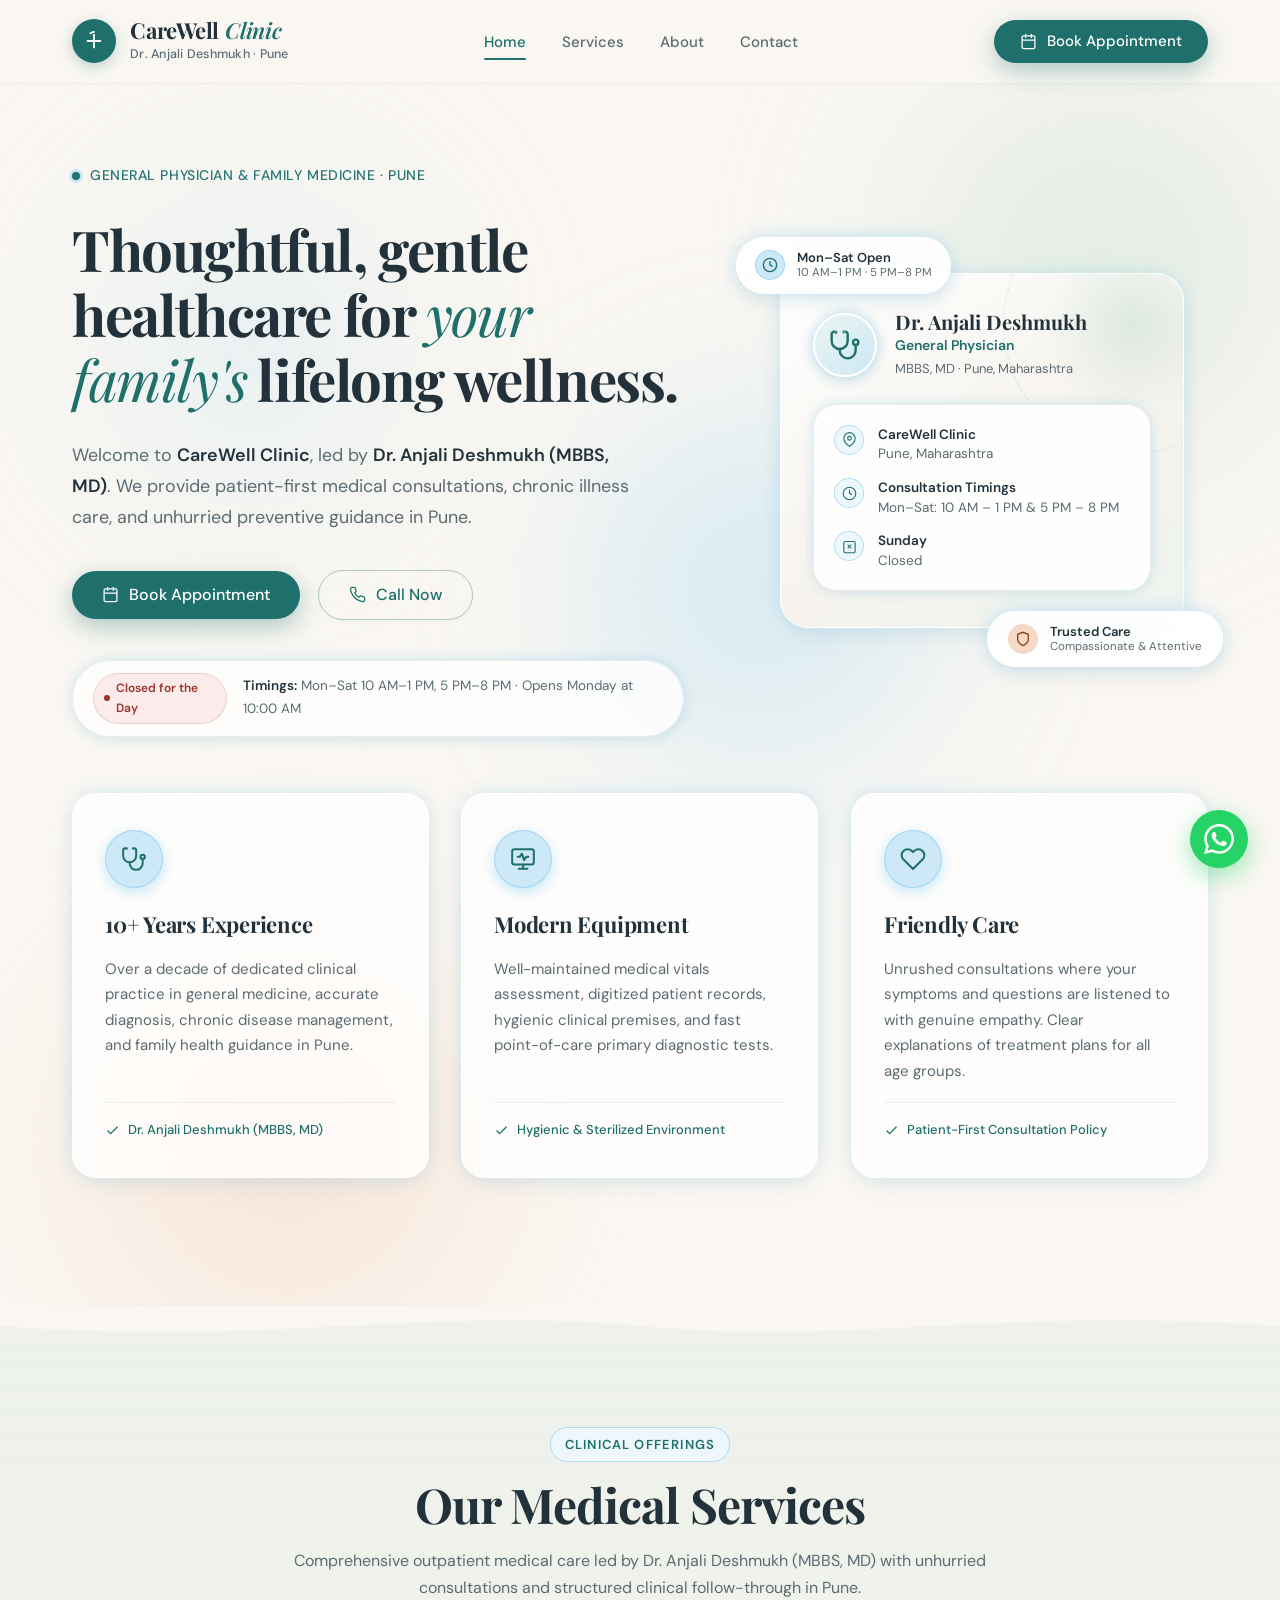
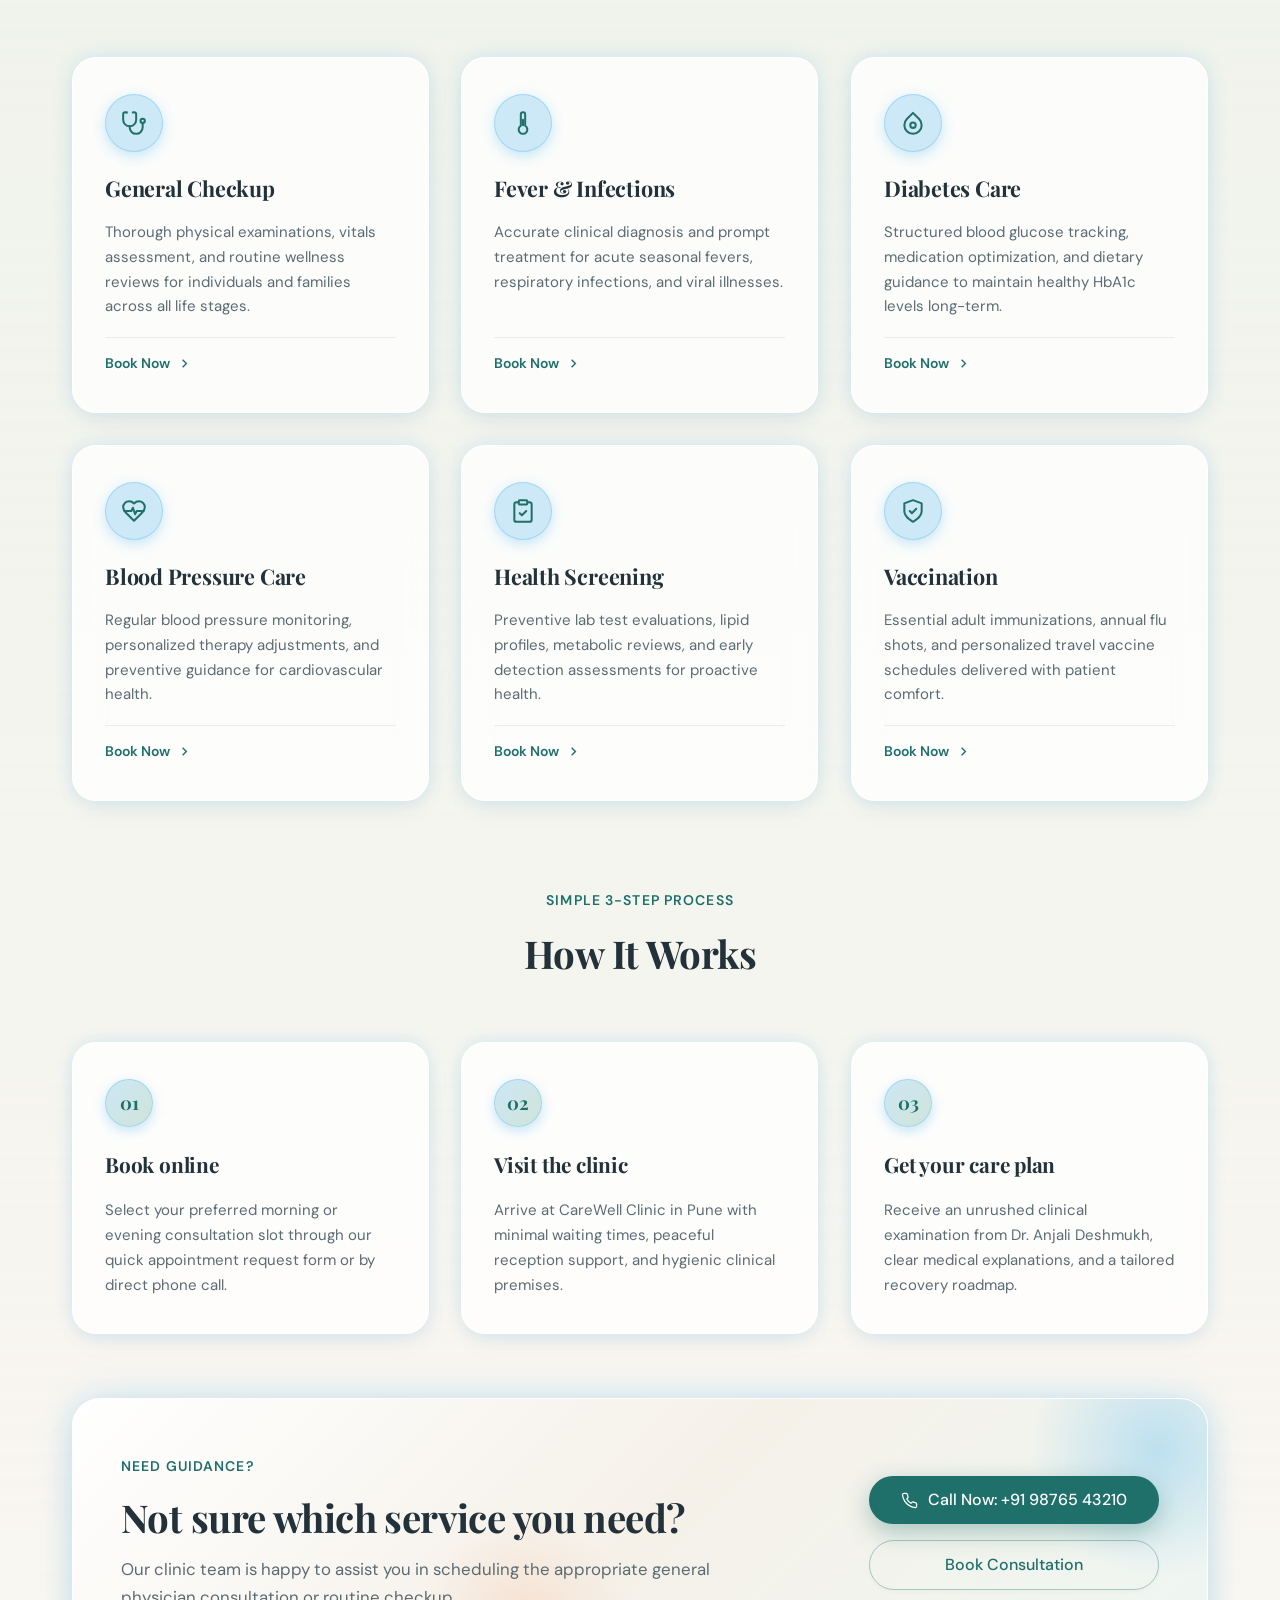
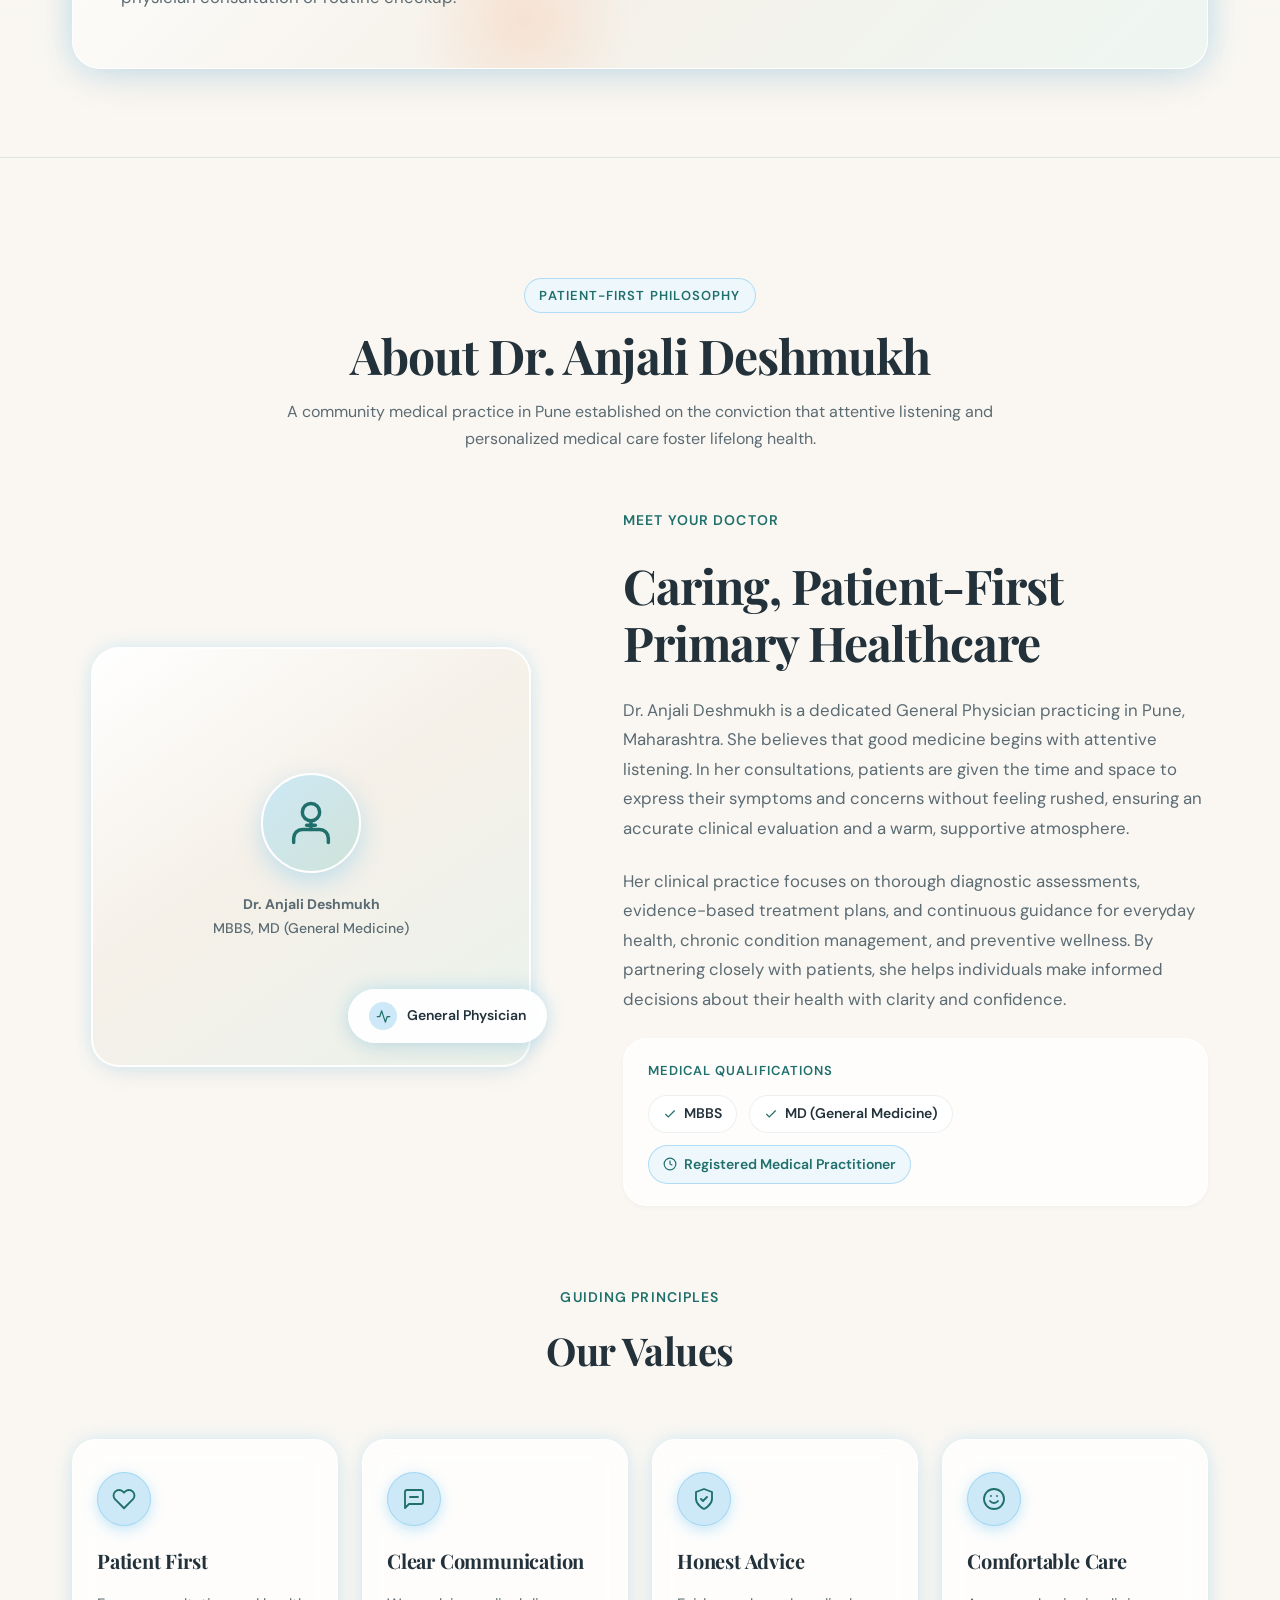
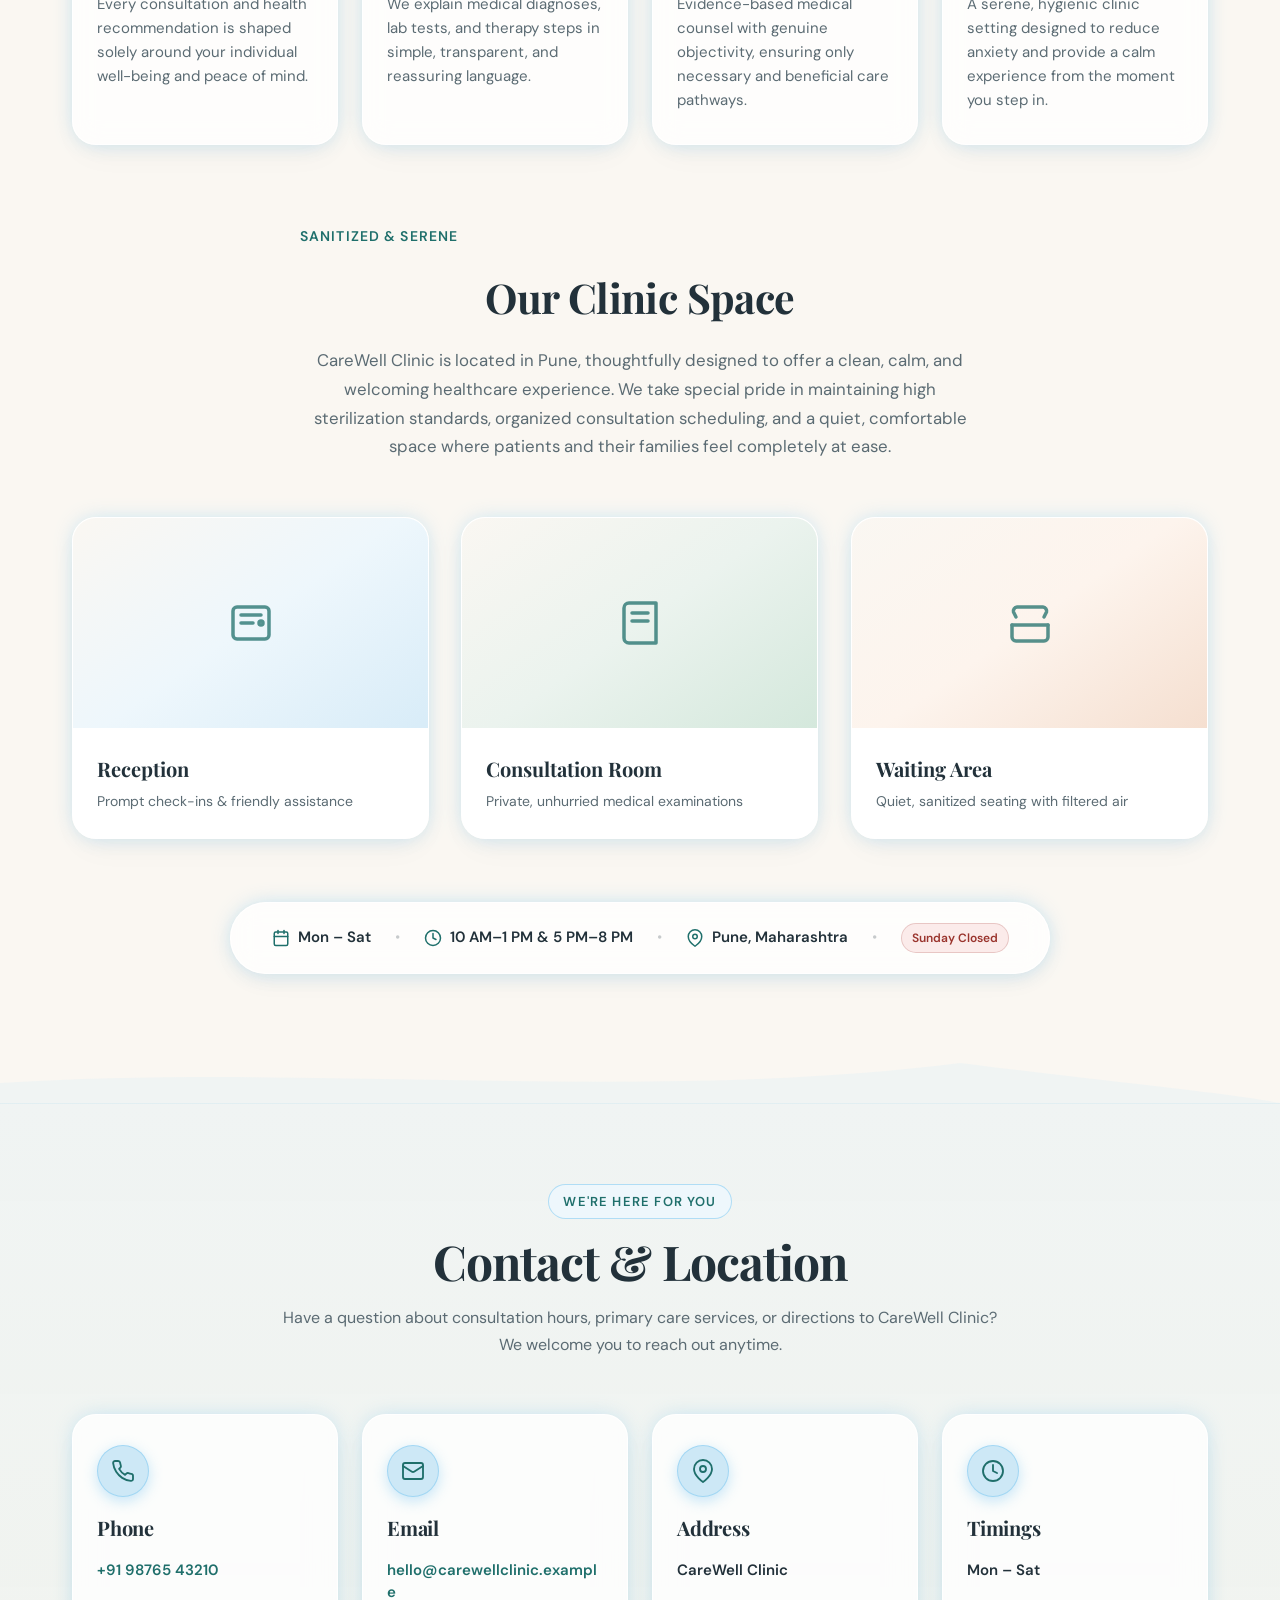
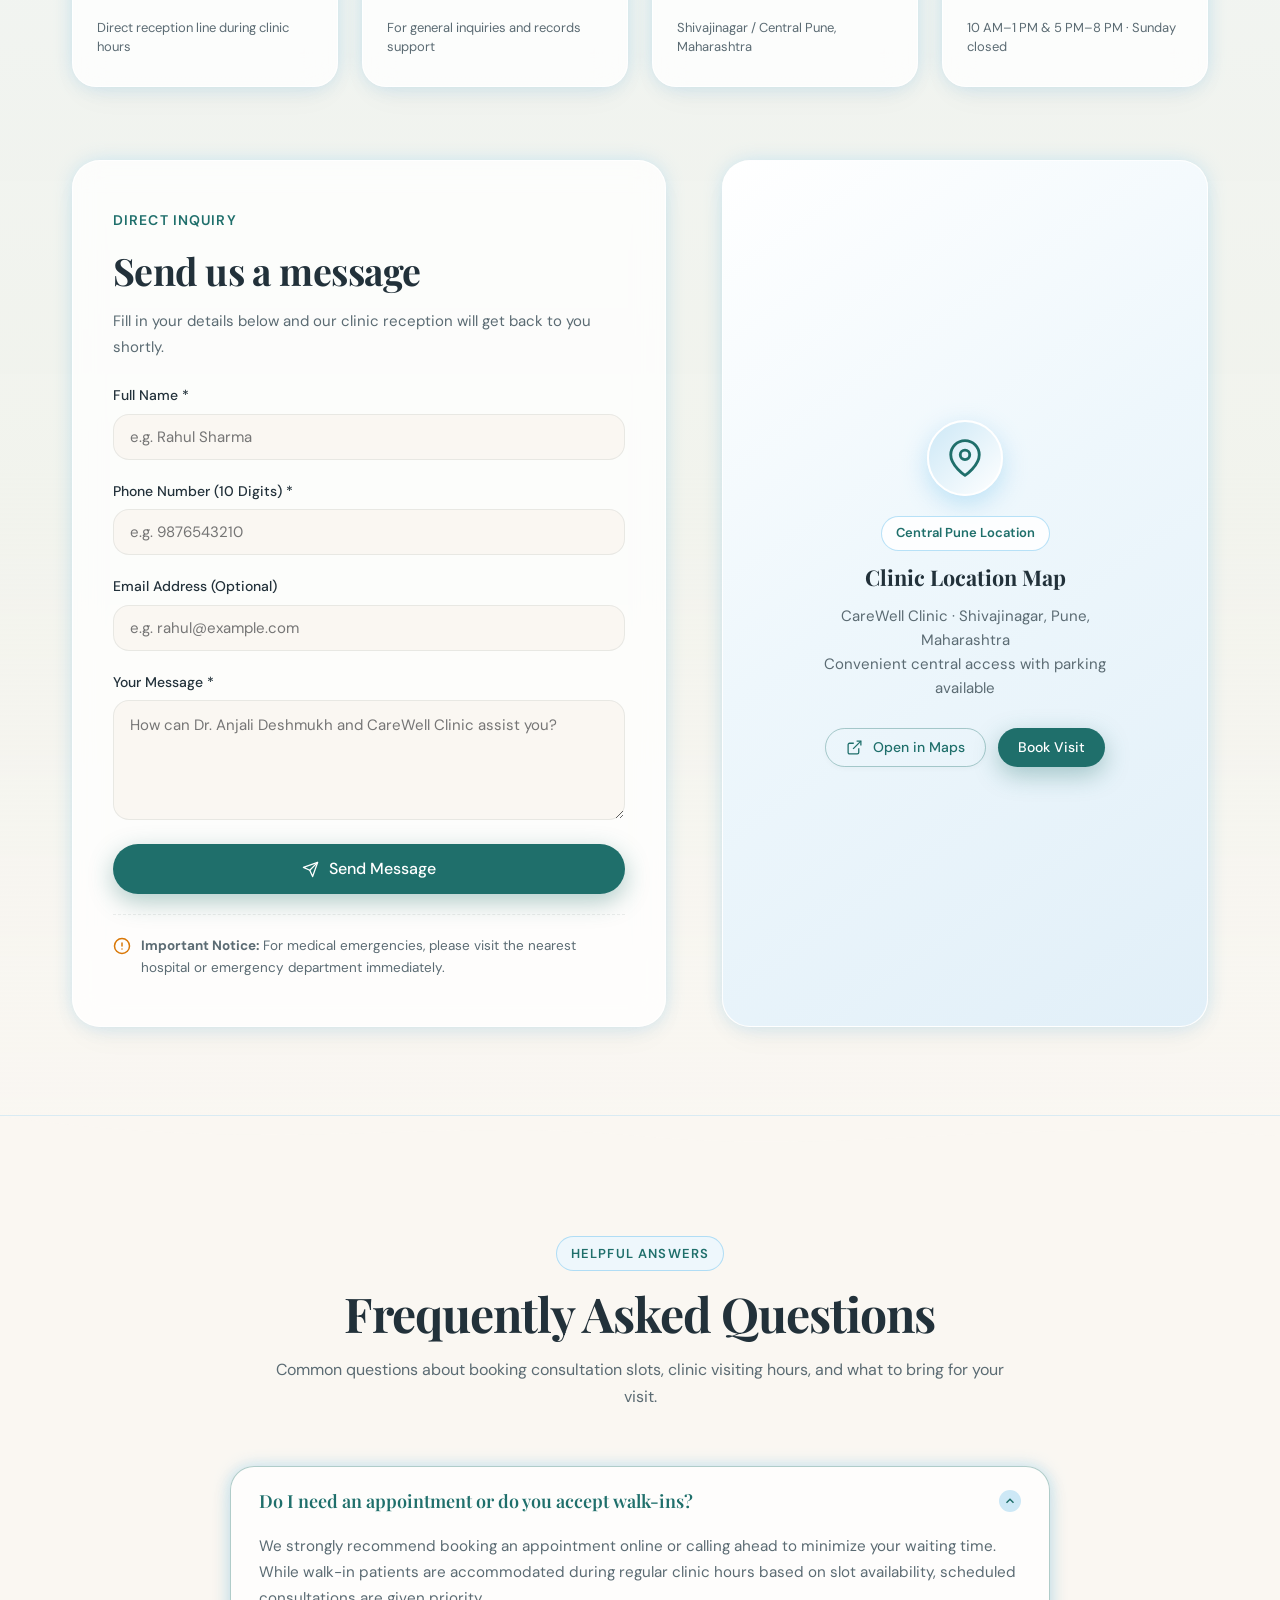
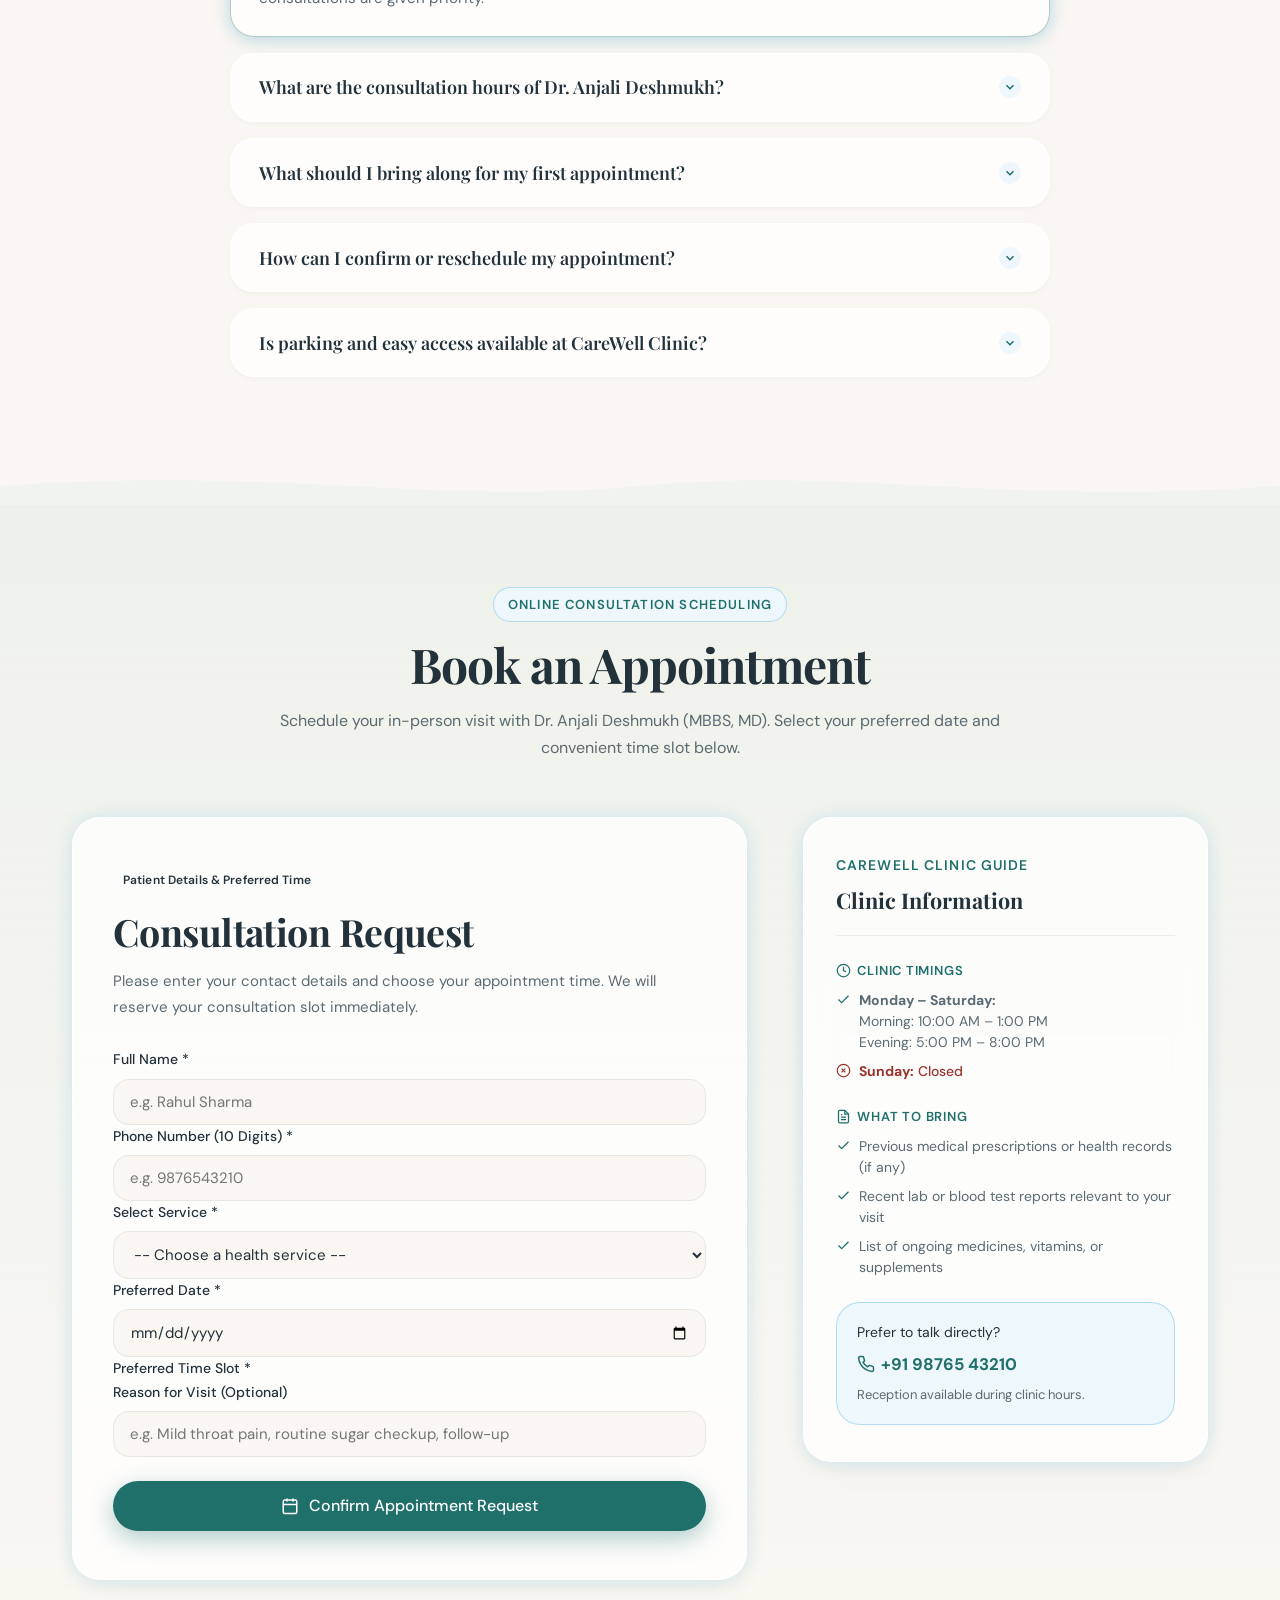
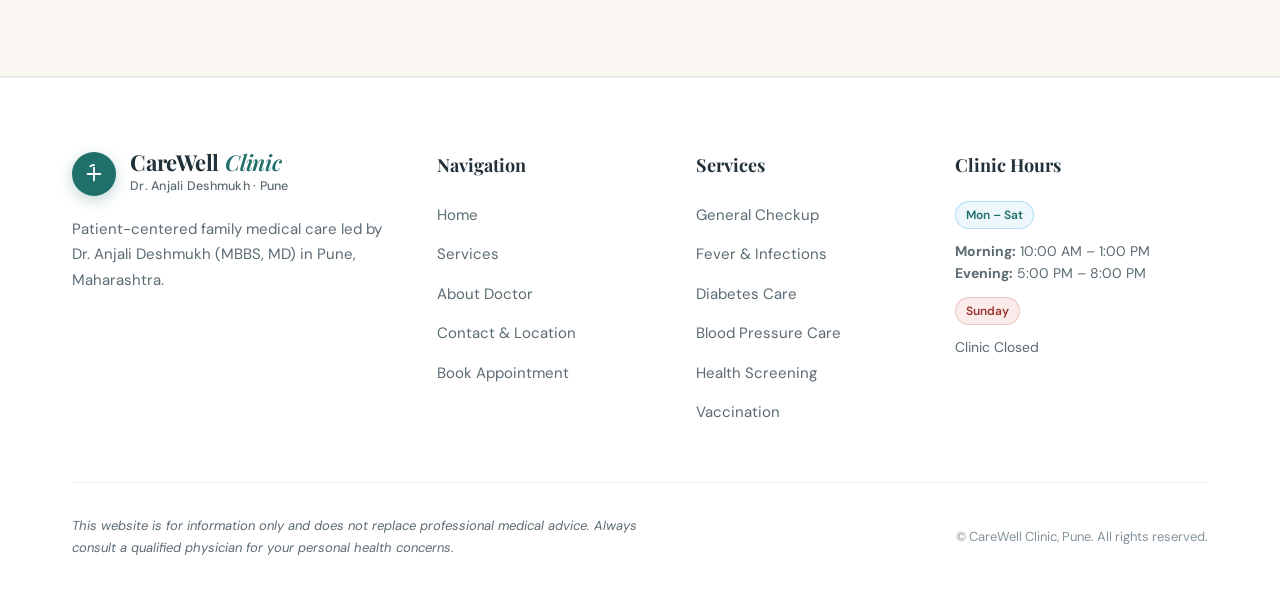
==== commit 0cfa3dd9: "Add files via upload" ====
--- a/index.html
+++ b/index.html
@@ -27,7 +27,7 @@
     />
 
     <!-- Main Stylesheet -->
-    <link rel="stylesheet" href="/style.css" />
+    <link rel="stylesheet" href="style.css" />
   </head>
   <body>
     <!-- Top Fixed Scroll Progress Bar -->
@@ -1509,6 +1509,6 @@
     <div class="toast-notice" id="toastNotice" role="status" aria-live="polite"></div>
 
     <!-- Main JavaScript File -->
-    <script type="module" src="/script.js"></script>
+    <script type="module" src="script.js"></script>
   </body>
 </html>
